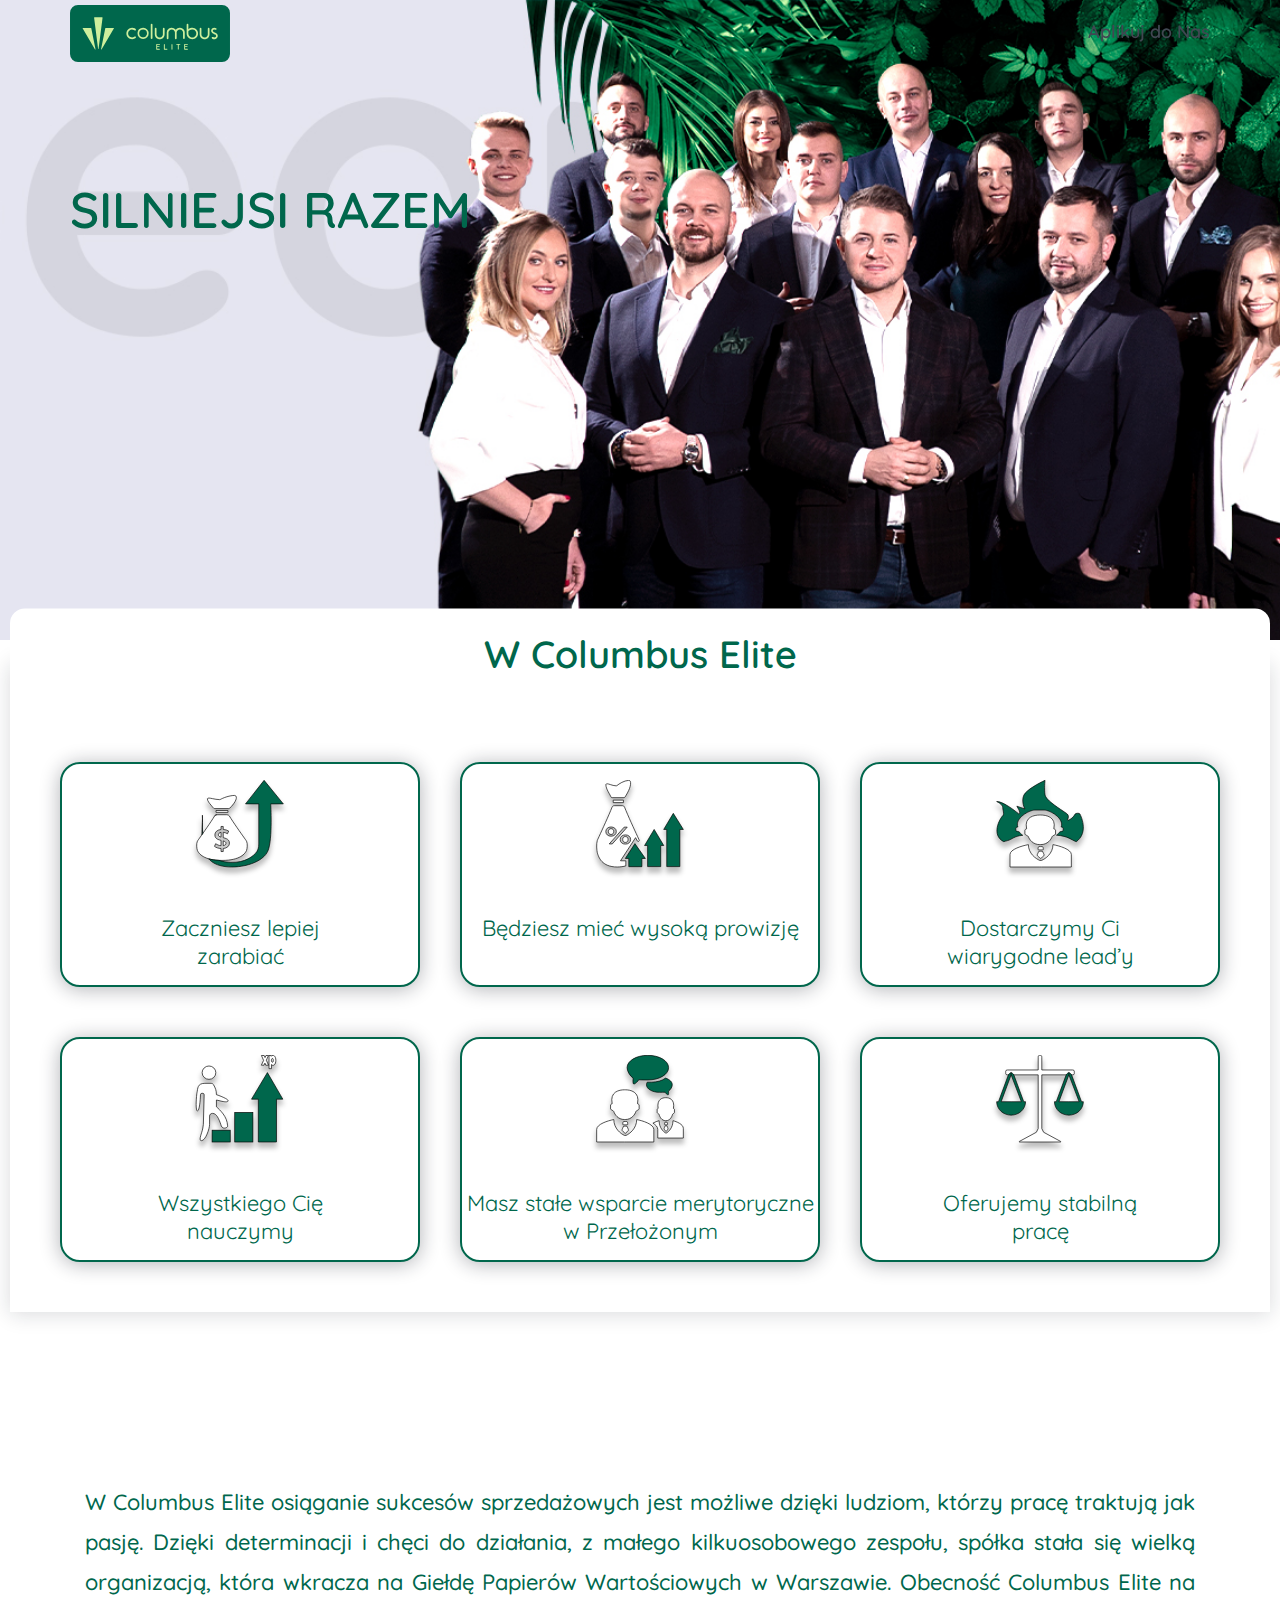
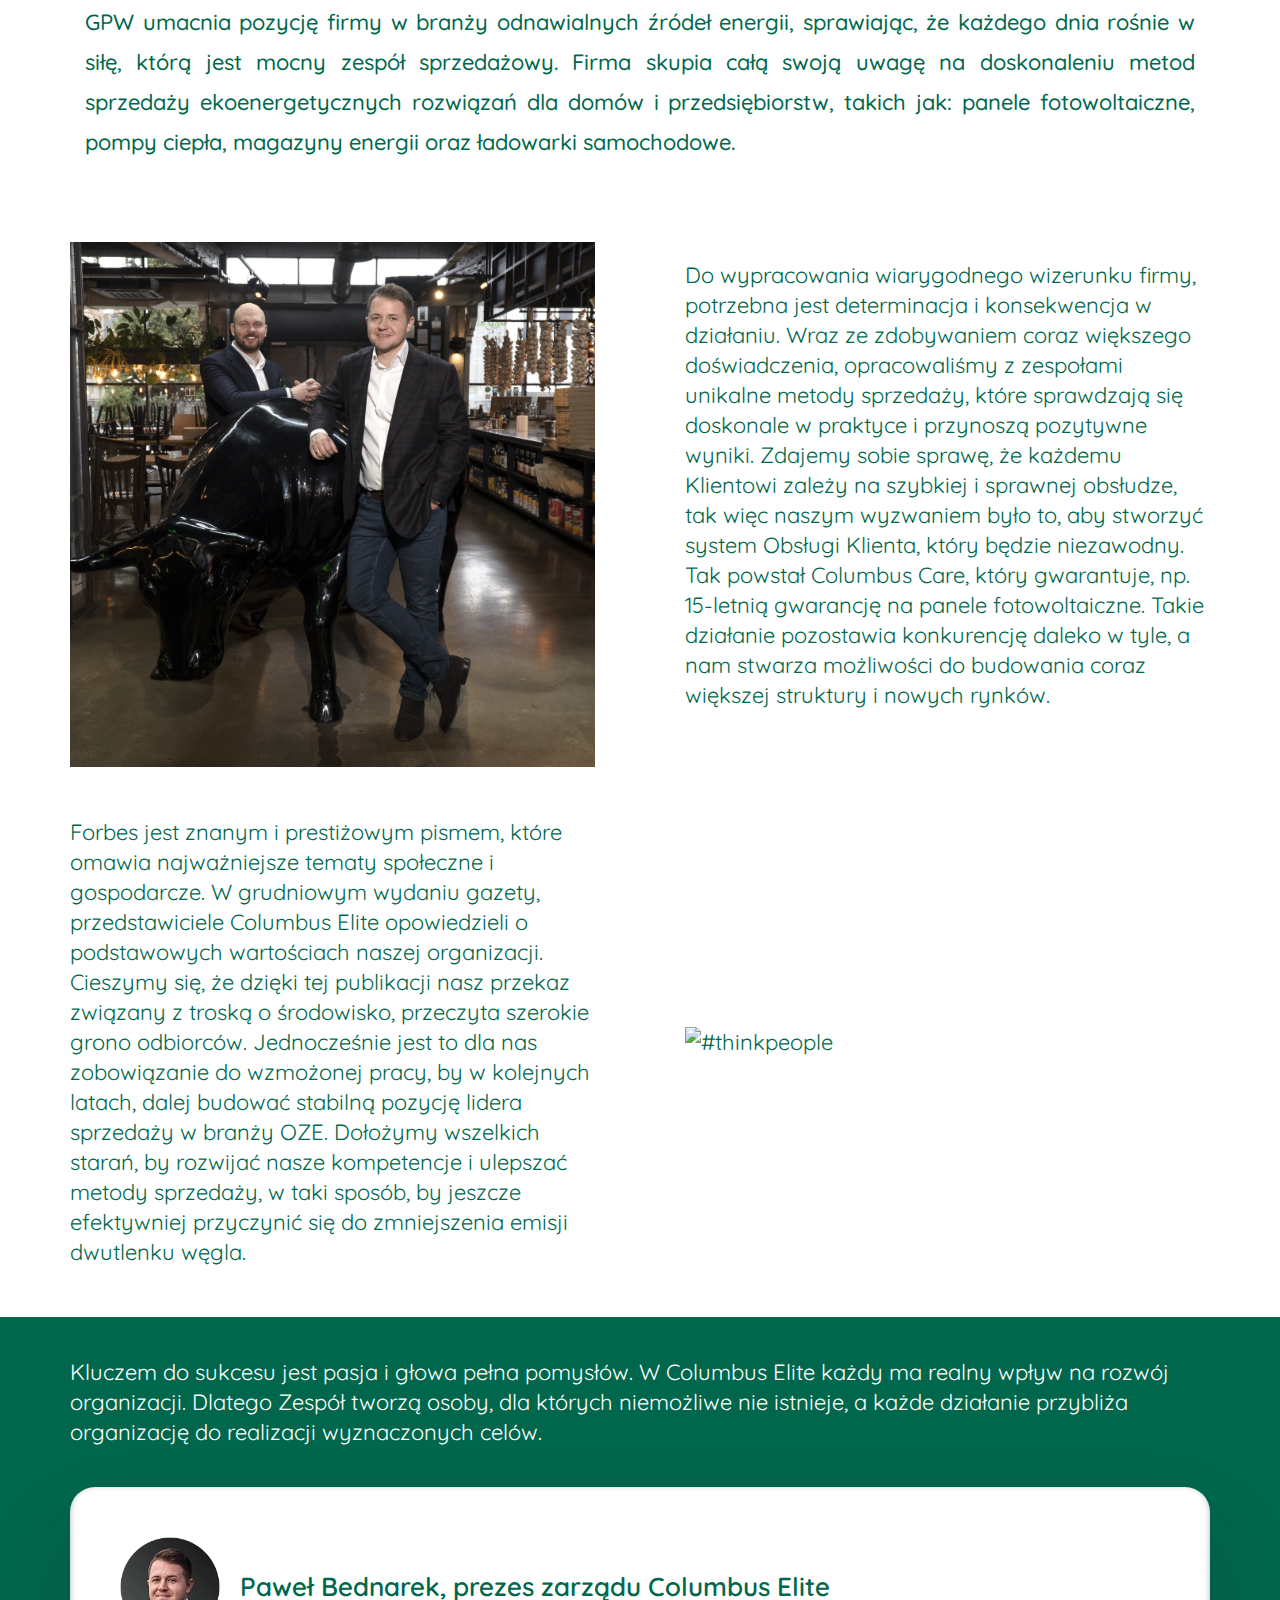
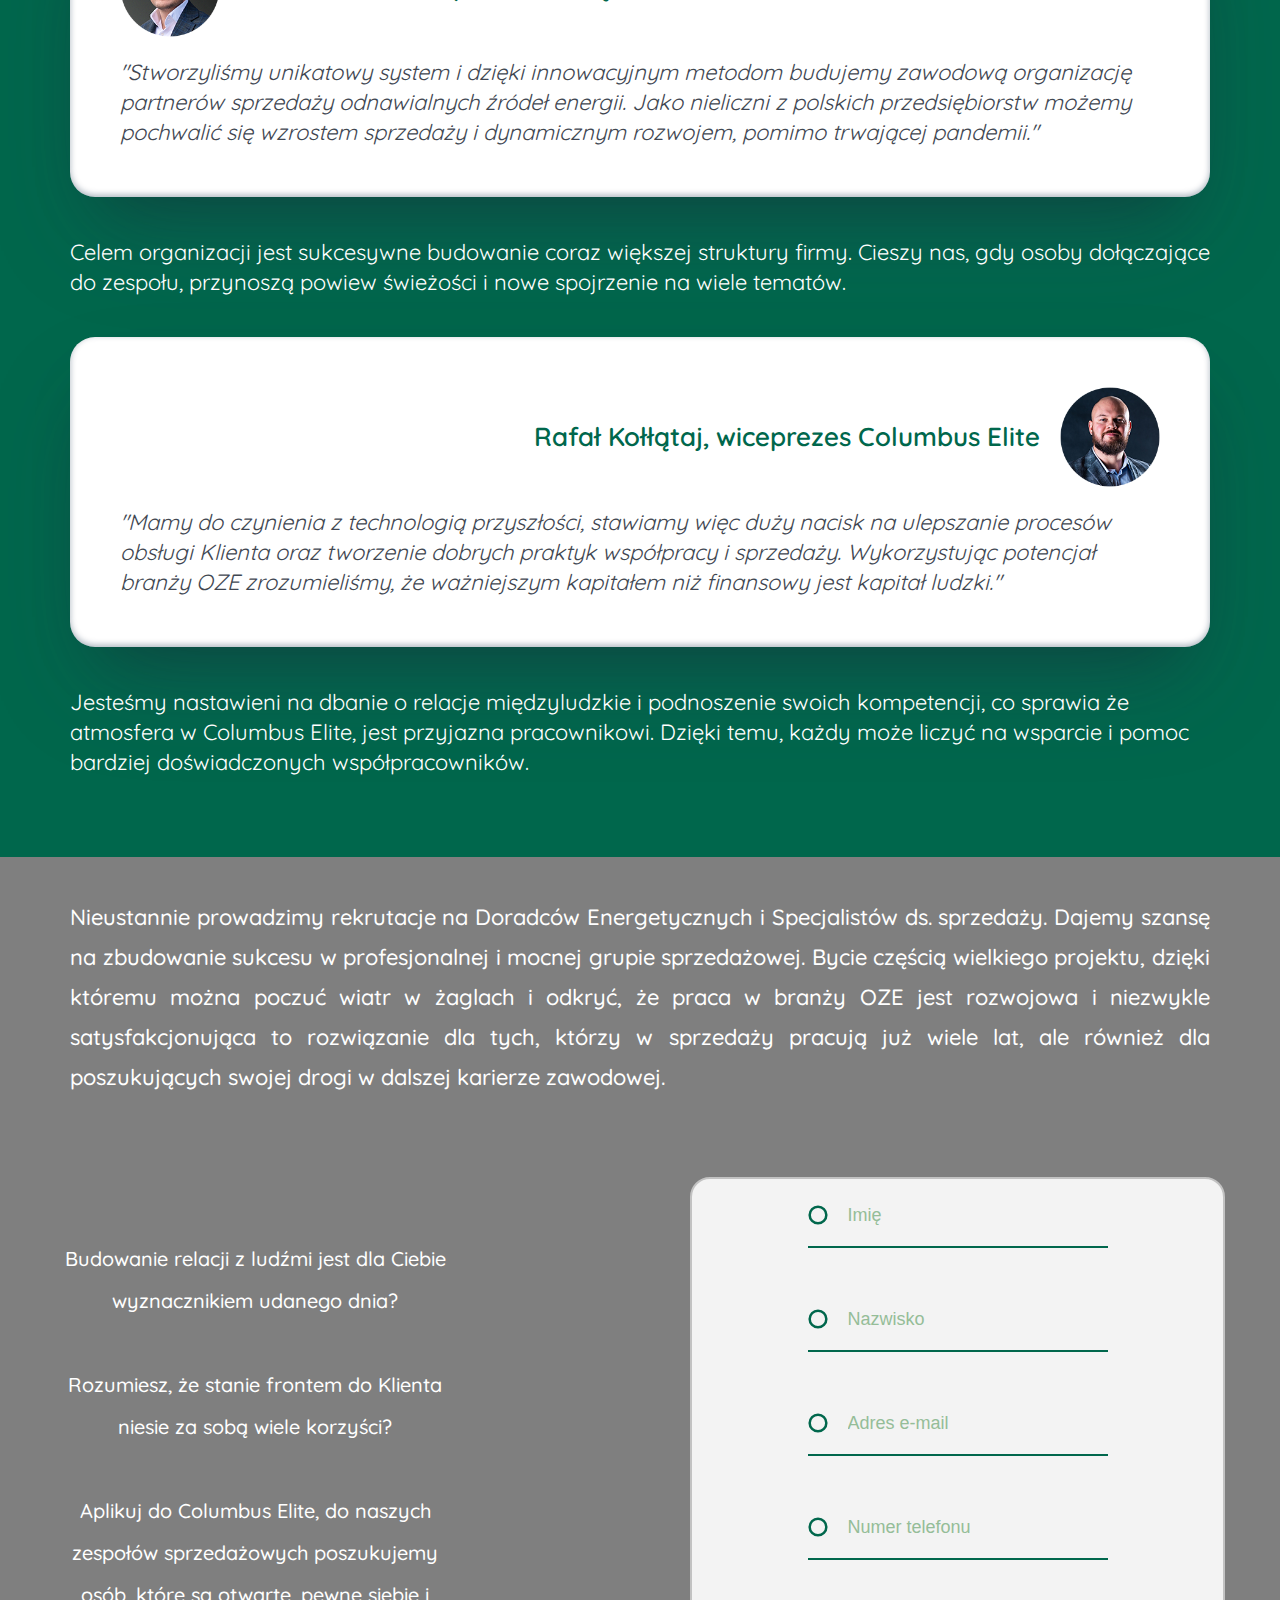
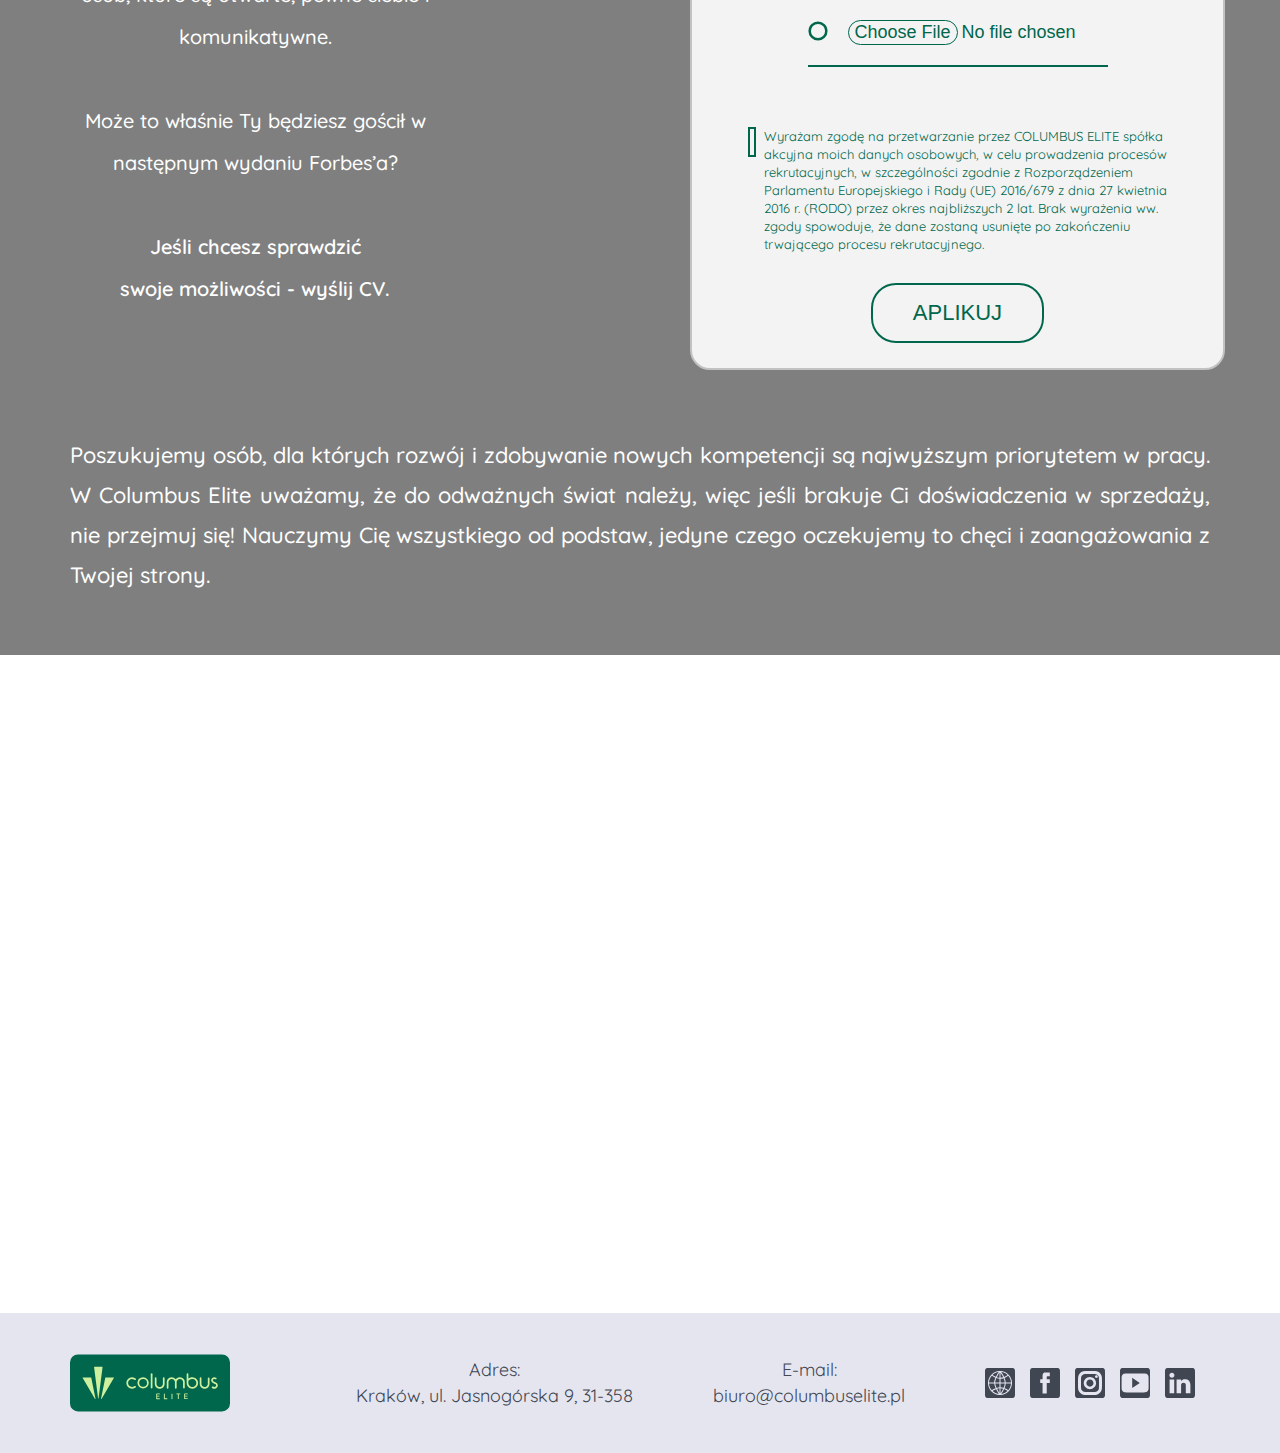
==== index.html @ 2c8f8888 "Update index.html" ====
<html lang="pl">
<head>
    <meta charset="UTF-8">
    <meta name="viewport" content="width=device-width, initial-scale=1.0">
    <link rel="stylesheet" href="./CSS/style.css">
    <title>Forbes</title>
</head>
<body>
    <header class="header">
        <div class="wrapper">
            <div class="header__wrapper">
                <a href="https://romanhredil.github.io/nieruchomosclp/" class="header__logo_link">
                    <img src="./SVG/Logo/logo_poziom.svg" alt="LP Prototype" class="header__logo-item">
                </a>
                <nav class="header__nav">
                    <ul class="header__blocks">
                        <li class="header__item">
                            <a href="#aplicatonForm" class="header__link js-scroll">Aplikuj do Nas</a>
                        </li>
                    </ul>
                    <div class="header__nav-close">
                        <span class="header__nav-close-line"></span>
                        <span class="header__nav-close-line"></span>
                    </div>
                </nav>
                <div class="header__burger burger">
                    <span class="burger__line burger__line_first"></span>
                    <span class="burger__line burger__line_second"></span>
                    <span class="burger__line burger__line_third"></span>
                </div>
            </div>
        </div>
    </header>
    <main class="main">
        <section class="intro">
            <div class="wrapper">   
                <div class="content">
                    <h1 class="intro__tittle">Silniejsi razem</h1>
                </div>         
            </div>
        </section>
        <section class="benefits">
            <div class="benefits__wrap">
                <h2 class="benefits__tittle">
                    W Columbus Elite 
                </h2>
                <div class="benefits__cards">
                    <div class="benefits__card">
                        <div class="benefits-card__img">
                            <img src="./SVG/Columbus_Icons/money_icon.svg" class="benefits-card-img-icon" alt="zaczniesz lepiej zarabiać">
                        </div>
                        <p class="benefits-desc">Zaczniesz lepiej<br>zarabiać</p>
                    </div>
                    <div class="benefits__card">
                        <div class="benefits-card__img">
                            <img src="./SVG/Columbus_Icons/percent_icon.svg" class="benefits-card-img-icon" alt="będziesz mieć wysoką prowizję">
                        </div>
                        <p class="benefits-desc">Będziesz mieć wysoką prowizję</p>
                    </div>
                    <div class="benefits__card">
                        <div class="benefits-card__img">
                            <img src="./SVG/Columbus_Icons/lead_icon.svg" class="benefits-card-img-icon" alt="dostarczymy ci wiarygodne lead’y">
                        </div>
                        <p class="benefits-desc">Dostarczymy Ci<br>wiarygodne lead’y</p>    
                    </div>
                    <div class="benefits__card">
                        <div class="benefits-card__img">
                            <img src="./SVG/Columbus_Icons/study_icon.svg" class="benefits-card-img-icon" alt="wszystkiego cię nauczymy">
                        </div>
                        <p class="benefits-desc">Wszystkiego Cię<br>nauczymy</p>
                    </div>
                    <div class="benefits__card">
                        <div class="benefits-card__img">
                            <img src="./SVG/Columbus_Icons/mentor_icon.svg" class="benefits-card-img-icon" alt="masz stałe wsparcie merytoryczne z przełożonym">
                        </div>
                        <p class="benefits-desc">Masz stałe wsparcie merytoryczne w Przełożonym</p>
                    </div>
                    <div class="benefits__card">
                        <div class="benefits-card__img">
                            <img src="./SVG/Columbus_Icons/stability_icon.svg" class="benefits-card-img-icon" alt="oferujemy stabilną pracę">
                        </div>
                        <p class="benefits-desc">Oferujemy stabilną<br>pracę</p>
                    </div>
                </div>
            </div>
        </section>
        <section class="info-hashtags" id="additionalInformation">
            <div class="wrapper">
                <div class="info-hashtags__wrap">
                    <h2 class="info-hashtags__tittle-txt">
                        W Columbus Elite osiąganie sukcesów sprzedażowych jest możliwe dzięki ludziom, którzy pracę traktują jak pasję. Dzięki determinacji i chęci do działania, z małego kilkuosobowego zespołu, spółka stała się wielką organizacją, która wkracza na Giełdę Papierów Wartościowych w Warszawie. Obecność Columbus Elite na GPW umacnia pozycję firmy w branży odnawialnych źródeł energii, sprawiając, że każdego dnia rośnie w siłę, którą jest mocny zespół sprzedażowy. Firma skupia całą swoją uwagę na doskonaleniu metod sprzedaży ekoenergetycznych rozwiązań dla domów i przedsiębiorstw, takich jak: panele fotowoltaiczne, pompy ciepła, magazyny energii oraz ładowarki samochodowe.</h2>
                    <div class="first-hashtag-info">
                        <div class="first-hashtag__img">
                            <img src="./JPEG/SKF02259.jpg" alt="#thinkpower">
                        </div>
                        <p class="hashtag-text-first">
                            Do wypracowania wiarygodnego wizerunku firmy, potrzebna jest determinacja i konsekwencja w działaniu. Wraz ze zdobywaniem coraz większego doświadczenia, opracowaliśmy z zespołami unikalne metody sprzedaży, które sprawdzają się doskonale w praktyce i przynoszą pozytywne wyniki. Zdajemy sobie sprawę, że każdemu Klientowi zależy na szybkiej i sprawnej obsłudze, tak więc naszym wyzwaniem było to, aby stworzyć system Obsługi Klienta, który będzie niezawodny. Tak powstał Columbus Care, który gwarantuje, np. 15-letnią gwarancję na panele fotowoltaiczne. Takie działanie pozostawia konkurencję daleko w tyle, a nam stwarza możliwości do budowania coraz większej struktury i nowych rynków.
                        </p>
                    </div>
                    <div class="second-hashtag-info">
                        <p class="hashtag-text-second">
                            Forbes jest znanym i prestiżowym pismem, które omawia najważniejsze tematy społeczne i gospodarcze. W grudniowym wydaniu gazety, przedstawiciele Columbus Elite opowiedzieli o podstawowych wartościach naszej organizacji. Cieszymy się, że dzięki tej publikacji nasz przekaz związany z troską o środowisko, przeczyta szerokie grono odbiorców. Jednocześnie jest to dla nas zobowiązanie do wzmożonej pracy, by w kolejnych latach, dalej budować stabilną pozycję lidera sprzedaży w branży OZE. Dołożymy wszelkich starań, by rozwijać nasze kompetencje i ulepszać metody sprzedaży, w taki sposób, by jeszcze efektywniej przyczynić się do zmniejszenia emisji dwutlenku węgla.
                        </p>
                        <div class="second-hashtag__img">
                            <img src="./JPEG/SKF02321.jpg" alt="#thinkpeople">
                        </div>
                    </div>

                </div>
            </div>
        </section>
        <section class="quotes-block" id="quotes-block">
            <div class="wrapper">
                <div class="quotes-block-head-tittle">
                    <h2 class="quotes-block-head-tittle__h2">
                        Kluczem do sukcesu jest pasja i głowa pełna pomysłów. W Columbus Elite każdy ma realny wpływ na rozwój organizacji. Dlatego Zespół tworzą osoby, dla których niemożliwe nie istnieje, a każde działanie przybliża organizację do realizacji wyznaczonych celów.
                    </h2>
                </div>
                <div class="first-quote-block">
                    <div class="first-block-quote-author-block">  
                        <p class="first-quote-block__photo">
                            <img src="./JPEG/pawel_bednarek_stopka.png" alt="pawel_bednarek_stopka" class="first-quote-block__img">
                        </p>
                        <p class="first-quote-author">
                            Paweł Bednarek, prezes zarządu Columbus Elite
                        </p>
                    </div> 
                    <p class="first-quote-text">
                        "Stworzyliśmy unikatowy system i dzięki innowacyjnym metodom budujemy zawodową organizację partnerów sprzedaży odnawialnych źródeł energii. Jako nieliczni z polskich przedsiębiorstw możemy pochwalić się wzrostem sprzedaży i dynamicznym rozwojem, pomimo trwającej pandemii."
                    </p>
                </div>
                <div class="quotes-block-head-tittle">
                    <h2 class="quotes-block-head-tittle__h2">
                        Celem organizacji jest sukcesywne budowanie coraz większej struktury firmy. Cieszy nas, gdy osoby dołączające do zespołu, przynoszą powiew świeżości i nowe spojrzenie na wiele tematów.
                    </h2>
                </div>
                <div class="second-quote-block">
                    <div class="second-block-quote-author-block">  
                            
                        <p class="second-quote-author">
                            Rafał Kołłątaj, wiceprezes Columbus Elite
                        </p>
                        <p class="second-quote-block__photo">
                            <img src="./JPEG/rafal_kollataj_stopka.png" alt="rafal_kollataj_stopka" class="second-quote-block__img">
                        </p>
                    </div>
                    <p class="second-quote-text">
                        "Mamy do czynienia z technologią przyszłości, stawiamy więc duży nacisk na ulepszanie procesów obsługi Klienta oraz tworzenie dobrych praktyk współpracy i sprzedaży. Wykorzystując potencjał branży OZE zrozumieliśmy, że ważniejszym kapitałem niż finansowy jest kapitał ludzki."
                    </p>
                </div>
                <div class="quotes-block-head-tittle">
                    <h2 class="quotes-block-head-tittle__h2">
                        Jesteśmy nastawieni na dbanie o relacje międzyludzkie i podnoszenie swoich kompetencji, co sprawia że atmosfera w Columbus Elite, jest przyjazna pracownikowi. Dzięki temu, każdy może liczyć na wsparcie i pomoc bardziej doświadczonych współpracowników.
                    </h2>
                </div>
            </div>
        </section>
        <form class="aplikation-form" name="ColumbusEliteCV" action="mail.php" method="POST" id="aplicatonForm">
            <div class="fieldset__wrap">
                <h2 class="info-hashtags__h2">
                    Nieustannie prowadzimy rekrutacje na Doradców Energetycznych i Specjalistów ds. sprzedaży. Dajemy szansę na zbudowanie sukcesu w profesjonalnej i mocnej grupie sprzedażowej. Bycie częścią wielkiego projektu, dzięki któremu można poczuć wiatr w żaglach i odkryć, że praca w branży OZE jest rozwojowa i niezwykle satysfakcjonująca to rozwiązanie dla tych, którzy w sprzedaży pracują już wiele lat, ale również dla poszukujących swojej drogi w dalszej karierze zawodowej.</h2>    
                <fieldset class="aplikation-form__wrap">
                    <div class="aplikation-form-tittle__wrap">
                    <h2 class="aplikation-form__tittle">Budowanie relacji z ludźmi jest dla Ciebie wyznacznikiem udanego dnia?<br><br>Rozumiesz, że stanie frontem do Klienta niesie za sobą wiele korzyści?<br><br> Aplikuj do Columbus Elite, do naszych zespołów sprzedażowych poszukujemy osób, które są otwarte, pewne siebie i komunikatywne.<br><br>Może to właśnie Ty będziesz gościł w następnym wydaniu Forbes’a?<br><br>
                        <strong style="font-weight: 700;">Jeśli chcesz sprawdzić <br> swoje możliwości - wyślij CV.</strong>
                        </h2>
                    </div>
                    <div class="aplikation-form__info">
                        <div class="aplikation-form-field__wrap">
                            <span class="aplikation-form__field">
                                <input type="text" name="your-name" class="aplikation-form__input" aria-invalid="false" placeholder="Imię" required>
                            </span>
                            </div>
                        <div class="aplikation-form-field__wrap">
                            <span class="aplikation-form__field">
                                <input  type="text" name="your-name" class="aplikation-form__input" aria-invalid="false" placeholder="Nazwisko" required>
                            </span>
                            </div>
                        <div class="aplikation-form-field__wrap">
                            <span class="aplikation-form__field">
                                <input type="email" name="your-email" class="aplikation-form__input" aria-invalid="false" placeholder="Adres e-mail" required>
                            </span>
                            </div>
                        <div class="aplikation-form-field__wrap">
                            <span class="aplikation-form__field">
                                <input type="tel" name="your-tel" class="aplikation-form__input" aria-invalid="false" placeholder="Numer telefonu" required>
                            </span>
                        </div>
                        <div class="aplikation-form-field__wrap">
                            <span class="aplikation-form__field">
                                <input type="file" name="file-915" size="70" class="aplikation-form__input" id="file-input" accept=".txt,.pdf,.doc,.docx,.jpeg"  aria-invalid="false" required>
                            </span>
                        </div>
                        <div class="aplikation-form-field__wrap">
                                <label class="aplikation-form-field-checkbox__label">
                                    <input type="checkbox" id="privacy_policy__acceptance" name="acceptance" class="aplikation-form-input__checkbox" required> 
                                    <span class="aplikation-form-field-checkbox__custom" aria-required="true" required></span>
                                    <span class="aplikation-form-field-checkbox__text">
                                        <p class="aplikation-form-field-checkbox-text__p">Wyrażam zgodę na przetwarzanie przez COLUMBUS ELITE spółka akcyjna moich danych osobowych, w celu prowadzenia procesów rekrutacyjnych, w szczególności zgodnie z Rozporządzeniem Parlamentu Europejskiego i Rady (UE) 2016/679 z dnia 27 kwietnia 2016 r. (RODO) przez okres najbliższych 2 lat. Brak wyrażenia ww. zgody spowoduje, że dane zostaną usunięte po zakończeniu trwającego procesu rekrutacyjnego.</p>
                                    </span>                                
                                </label>
                            </span>
                        </div>
                        <div class="aplikation-form-field__wrap">
                            <span class="aplikation-form-field-acceptance__btn">
                                <input type="submit" class="aplikation-form__btn" id="send-aplikation-confirmation" value="Aplikuj">
                            </span>
                        </div>
                    </div>
                </fieldset>
                <h2 class="info-hashtags__h2">
                    Poszukujemy osób, dla których rozwój i zdobywanie nowych kompetencji są najwyższym priorytetem w pracy. W Columbus Elite uważamy, że do odważnych świat należy, więc jeśli brakuje Ci doświadczenia w sprzedaży, nie przejmuj się! Nauczymy Cię wszystkiego od podstaw, jedyne czego oczekujemy to chęci i zaangażowania z Twojej strony.</h2>    

            </div>
        </form>
        <div class="video">
            <div class="video__wrapper">
                <div class="video__item">
                <iframe class="video-celite" src="https://www.youtube.com/embed/W40X8TZ4ltE" frameborder="0" allow="accelerometer; autoplay; clipboard-write; encrypted-media; gyroscope; picture-in-picture" allowfullscreen></iframe>            
                </div>
            </div>
        </div>
    </main>
    <footer class="footer">
        <div class="wrapper">
            <div class="footer__items">
                <div class="footer__logo">
                    <img src="./SVG/Logo/logo_poziom.svg" alt="LP Prototype" class="footer-logo__pic">
                </div>
                <nav class="footer__nav">
                    <ul class="footer-nav__info">
                        <li class="footer-nav-info-column">
                            <a href="#!" class="footer-nav-info-column__link">Adres:<br>Kraków, ul. Jasnogórska 9, 31-358</a>
                        </li>
                        <li class="footer-nav-info-column">
                            <a href="#!" class="footer-nav-info-column__link">E-mail:<br>biuro@columbuselite.pl</a>
                        </li>
                        <span class="footer-nav-info-smlinks">
                            <li class="footer-nav-info-column footer-nav-info-column__smlinks">
                                <a href="http://columbuselite.pl" class="footer-nav-info-column-smlinks__links" target="blank">
                                    <img src="./SVG/Social_Media_Icons/wesite_icon.svg" alt="webpage" class="footer-nav-info-column-smlinks__icons">
                                </a>
                            </li>
                            <li class="footer-nav-info-column footer-nav-info-column__smlinks">
                                <a href="https://www.facebook.com/columbuselite/" class="footer-nav-info-column-smlinks__icons" target="blank">
                                    <img src="./SVG/Social_Media_Icons/facebook_icon.svg" alt="facebook" class="footer-nav-info-column-smlinks__icons">
                                </a>
                            </li>
                            <li class="footer-nav-info-column footer-nav-info-column__smlinks">
                                <a href="https://www.instagram.com/wearecolumbuselite/" class="footer-nav-info-column-smlinks__icons" target="blank">
                                    <img src="./SVG/Social_Media_Icons/instagram_icon.svg" alt="instagram" class="footer-nav-info-column-smlinks__icons">
                                </a>
                            </li>
                            <li class="footer-nav-info-column footer-nav-info-column__smlinks">
                                <a href="https://www.youtube.com/channel/UClJgiUV46c4zUke-hz8xjow" class="footer-nav-info-column-smlinks__icons" target="blank">
                                    <img src="./SVG/Social_Media_Icons/youtube_icon.svg" alt="youtube" class="footer-nav-info-column-smlinks__icons">
                                </a>
                            </li>
                            <li class="footer-nav-info-column footer-nav-info-column__smlinks">
                                <a href="https://www.linkedin.com/company/columbus-elite-sa/" class="footer-nav-info-column-smlinks__icons" target="blank">
                                    <img src="./SVG/Social_Media_Icons/linkedin_icon.svg" alt="linkedin" class="footer-nav-info-column-smlinks__icons">
                                </a>
                            </li>
                        </span>
                    </ul>
                </nav>
            </div>
        </div>
    </footer>
    <script src="./JS/header.min.js"></script>
    <script src="https://code.jquery.com/jquery-3.5.1.min.js" integrity="sha256-9/aliU8dGd2tb6OSsuzixeV4y/faTqgFtohetphbbj0=" crossorigin="anonymous"></script>
</body>
</html>
---- CSS/style.css ----
/* http://meyerweb.com/eric/tools/css/reset/
   v2.0-modified | 20110126
   License: none (public domain)
*/

html, body, div, span, applet, object, iframe,
h1, h2, h3, h4, h5, h6, p, blockquote, pre,
a, abbr, acronym, address, big, cite, code,
del, dfn, em, img, ins, kbd, q, s, samp,
small, strike, strong, sub, sup, tt, var,
b, u, i, center,
dl, dt, dd, ol, ul, li,
fieldset, form, label, legend,
table, caption, tbody, tfoot, thead, tr, th, td,
article, aside, canvas, details, embed,
figure, figcaption, footer, header, hgroup,
menu, nav, output, ruby, section, summary,
time, mark, audio, video {
  margin: 0;
	padding: 0;
	border: 0;
	font-size: 100%;
	font: inherit;
	vertical-align: baseline;
}

/* make sure to set some focus styles for accessibility */
:focus {
    outline: 0;
}

/* HTML5 display-role reset for older browsers */
article, aside, details, figcaption, figure,
footer, header, hgroup, menu, nav, section {
	display: block;
}

body {
	line-height: 1;
}

ol, ul {
	list-style: none;
}

blockquote, q {
	quotes: none;
}

blockquote:before, blockquote:after,
q:before, q:after {
	content: '';
	content: none;
}

table {
	border-collapse: collapse;
	border-spacing: 0;
}

input[type=search]::-webkit-search-cancel-button,
input[type=search]::-webkit-search-decoration,
input[type=search]::-webkit-search-results-button,
input[type=search]::-webkit-search-results-decoration {
    -webkit-appearance: none;
    -moz-appearance: none;
}

input[type=search] {
    -webkit-appearance: none;
    -moz-appearance: none;
    -webkit-box-sizing: content-box;
    -moz-box-sizing: content-box;
    box-sizing: content-box;
}

textarea {
    overflow: auto;
    vertical-align: top;
    resize: vertical;
}

/**
 * Correct `inline-block` display not defined in IE 6/7/8/9 and Firefox 3.
 */

audio,
canvas,
video {
    display: inline-block;
    *display: inline;
    *zoom: 1;
    max-width: 100%;
}

/**
 * Prevent modern browsers from displaying `audio` without controls.
 * Remove excess height in iOS 5 devices.
 */

audio:not([controls]) {
    display: none;
    height: 0;
}

/**
 * Address styling not present in IE 7/8/9, Firefox 3, and Safari 4.
 * Known issue: no IE 6 support.
 */

[hidden] {
    display: none;
}

/**
 * 1. Correct text resizing oddly in IE 6/7 when body `font-size` is set using
 *    `em` units.
 * 2. Prevent iOS text size adjust after orientation change, without disabling
 *    user zoom.
 */

html {
    font-size: 100%; /* 1 */
    -webkit-text-size-adjust: 100%; /* 2 */
    -ms-text-size-adjust: 100%; /* 2 */
}

/**
 * Address `outline` inconsistency between Chrome and other browsers.
 */

a:focus {
    outline: thin dotted;
}

/**
 * Improve readability when focused and also mouse hovered in all browsers.
 */

a:active,
a:hover {
    outline: 0;
}

/**
 * 1. Remove border when inside `a` element in IE 6/7/8/9 and Firefox 3.
 * 2. Improve image quality when scaled in IE 7.
 */

img {
    border: 0; /* 1 */
    -ms-interpolation-mode: bicubic; /* 2 */
}

/**
 * Address margin not present in IE 6/7/8/9, Safari 5, and Opera 11.
 */

figure {
    margin: 0;
}

/**
 * Correct margin displayed oddly in IE 6/7.
 */

form {
    margin: 0;
}

/**
 * Define consistent border, margin, and padding.
 */

fieldset {
    border: 1px solid #c0c0c0;
    margin: 0 2px;
    padding: 0.35em 0.625em 0.75em;
}

/**
 * 1. Correct color not being inherited in IE 6/7/8/9.
 * 2. Correct text not wrapping in Firefox 3.
 * 3. Correct alignment displayed oddly in IE 6/7.
 */

legend {
    border: 0; /* 1 */
    padding: 0;
    white-space: normal; /* 2 */
    *margin-left: -7px; /* 3 */
}

/**
 * 1. Correct font size not being inherited in all browsers.
 * 2. Address margins set differently in IE 6/7, Firefox 3+, Safari 5,
 *    and Chrome.
 * 3. Improve appearance and consistency in all browsers.
 */

button,
input,
select,
textarea {
    font-size: 100%; /* 1 */
    margin: 0; /* 2 */
    vertical-align: baseline; /* 3 */
    *vertical-align: middle; /* 3 */
}

/**
 * Address Firefox 3+ setting `line-height` on `input` using `!important` in
 * the UA stylesheet.
 */

button,
input {
    line-height: normal;
}

/**
 * Address inconsistent `text-transform` inheritance for `button` and `select`.
 * All other form control elements do not inherit `text-transform` values.
 * Correct `button` style inheritance in Chrome, Safari 5+, and IE 6+.
 * Correct `select` style inheritance in Firefox 4+ and Opera.
 */

button,
select {
    text-transform: none;
}

/**
 * 1. Avoid the WebKit bug in Android 4.0.* where (2) destroys native `audio`
 *    and `video` controls.
 * 2. Correct inability to style clickable `input` types in iOS.
 * 3. Improve usability and consistency of cursor style between image-type
 *    `input` and others.
 * 4. Remove inner spacing in IE 7 without affecting normal text inputs.
 *    Known issue: inner spacing remains in IE 6.
 */

button,
html input[type="button"], /* 1 */
input[type="reset"],
input[type="submit"] {
    -webkit-appearance: button; /* 2 */
    cursor: pointer; /* 3 */
    *overflow: visible;  /* 4 */
}

/**
 * Re-set default cursor for disabled elements.
 */

button[disabled],
html input[disabled] {
    cursor: default;
}

/**
 * 1. Address box sizing set to content-box in IE 8/9.
 * 2. Remove excess padding in IE 8/9.
 * 3. Remove excess padding in IE 7.
 *    Known issue: excess padding remains in IE 6.
 */

input[type="checkbox"],
input[type="radio"] {
    box-sizing: border-box; /* 1 */
    padding: 0; /* 2 */
    *height: 13px; /* 3 */
    *width: 13px; /* 3 */
}

/**
 * 1. Address `appearance` set to `searchfield` in Safari 5 and Chrome.
 * 2. Address `box-sizing` set to `border-box` in Safari 5 and Chrome
 *    (include `-moz` to future-proof).
 */

input[type="search"] {
    -webkit-appearance: textfield; /* 1 */
    -moz-box-sizing: content-box;
    -webkit-box-sizing: content-box; /* 2 */
    box-sizing: content-box;
}

/**
 * Remove inner padding and search cancel button in Safari 5 and Chrome
 * on OS X.
 */

input[type="search"]::-webkit-search-cancel-button,
input[type="search"]::-webkit-search-decoration {
    -webkit-appearance: none;
}

/**
 * Remove inner padding and border in Firefox 3+.
 */

button::-moz-focus-inner,
input::-moz-focus-inner {
    border: 0;
    padding: 0;
}

/**
 * 1. Remove default vertical scrollbar in IE 6/7/8/9.
 * 2. Improve readability and alignment in all browsers.
 */

textarea {
    overflow: auto; /* 1 */
    vertical-align: top; /* 2 */
}

/**
 * Remove most spacing between table cells.
 */

table {
    border-collapse: collapse;
    border-spacing: 0;
}

html,
button,
input,
select,
textarea {
    color: #222;
}


::-moz-selection {
    background: #b3d4fc;
    text-shadow: none;
}

::selection {
    background: #b3d4fc;
    text-shadow: none;
}

img {
    vertical-align: middle;
}

fieldset {
    border: 0;
    margin: 0;
    padding: 0;
}

textarea {
    resize: vertical;
}

.chromeframe {
    margin: 0.2em 0;
    background: #ccc;
    color: #000;
    padding: 0.2em 0;
}
/* quicksand-300 - latin-ext_latin */
@font-face {
    font-family: 'Quicksand';
    font-style: normal;
    font-weight: 300;
    src: local(''),
         url('../Fonts/quicksand-v21-latin-ext_latin-300.woff2') format('woff2'), /* Chrome 26+, Opera 23+, Firefox 39+ */
         url('../Fonts/quicksand-v21-latin-ext_latin-300.woff') format('woff'); /* Chrome 6+, Firefox 3.6+, IE 9+, Safari 5.1+ */
  }
  /* quicksand-regular - latin-ext_latin */
  @font-face {
    font-family: 'Quicksand';
    font-style: normal;
    font-weight: 400;
    src: local(''),
         url('../Fonts/quicksand-v21-latin-ext_latin-regular.woff2') format('woff2'), /* Chrome 26+, Opera 23+, Firefox 39+ */
         url('../Fonts/quicksand-v21-latin-ext_latin-regular.woff') format('woff'); /* Chrome 6+, Firefox 3.6+, IE 9+, Safari 5.1+ */
  }
  /* quicksand-600 - latin-ext_latin */
  @font-face {
    font-family: 'Quicksand';
    font-style: normal;
    font-weight: 600;
    src: local(''),
         url('../Fonts/quicksand-v21-latin-ext_latin-600.woff2') format('woff2'), /* Chrome 26+, Opera 23+, Firefox 39+ */
         url('../Fonts/quicksand-v21-latin-ext_latin-600.woff') format('woff'); /* Chrome 6+, Firefox 3.6+, IE 9+, Safari 5.1+ */
  }
  /* quicksand-500 - latin-ext_latin */
  @font-face {
    font-family: 'Quicksand';
    font-style: normal;
    font-weight: 500;
    src: local(''),
         url('../Fonts/quicksand-v21-latin-ext_latin-500.woff2') format('woff2'), /* Chrome 26+, Opera 23+, Firefox 39+ */
         url('../Fonts/quicksand-v21-latin-ext_latin-500.woff') format('woff'); /* Chrome 6+, Firefox 3.6+, IE 9+, Safari 5.1+ */
  }
  /* quicksand-700 - latin-ext_latin */
  @font-face {
    font-family: 'Quicksand';
    font-style: normal;
    font-weight: 700;
    src: local(''),
         url('../Fonts/quicksand-v21-latin-ext_latin-600.woff2') format('woff2'), /* Chrome 26+, Opera 23+, Firefox 39+ */
         url('../Fonts/quicksand-v21-latin-ext_latin-700.woff') format('woff'); /* Chrome 6+, Firefox 3.6+, IE 9+, Safari 5.1+ */
  }
html{
    -webkit-box-sizing: border-box;
            box-sizing: border-box;
}
*, *::before, *::after{
    -webkit-box-sizing: inherit;
            box-sizing: inherit;
}
body{
    font-family: 'Quicksand';
    font-style: normal;
    font-size: 18px;
    line-height: 26px;
    font-weight: normal;
    color: #1A1A1A;
}
img{
    max-width: 100%;
    height: auto;
}
.header{
    top: 0;
    left: 0;
    width: 100%;
    -webkit-transition: .2s linear;
    -o-transition: .2s linear;
    transition: .2s linear;
    position: fixed;
    z-index: 99;
}
.header_active{
    background-color:white;
}
.wrapper{
    max-width: 1170px;
    margin: 0 auto;
    padding: 0 15px;
}
.header__wrapper{
    display: -webkit-box;
    display: -ms-flexbox;
    display: flex;
    -ms-flex-wrap: wrap;
        flex-wrap: wrap;
    -webkit-box-align: baseline;
        -ms-flex-align: baseline;
            align-items: baseline;
    -webkit-box-pack: justify;
        -ms-flex-pack: justify;
            justify-content: space-between;
}
.header__logo-item{
    margin: 5px 0;
    width: 160px  
}
.header__blocks{
    display: -webkit-box;
    display: -ms-flexbox;
    display: flex;
    -ms-flex-wrap: wrap;
        flex-wrap: wrap;
}
.header__item{
    margin-right: 80px;
}
.header__item:last-child{
    margin-right: 0;
}
.header__link{
    font-size: 18px;
    font-weight: 600;
    line-height: auto;  
    text-decoration: none;
    color: #414752;
}
.header__link:hover, .header__link:focus, .header__link:active{
    opacity: .75;
    color: #00674c;
}
.header__burger{
    display: none;
    margin-right: 15px;
    width: 40px;
    height: 30px;
    position: relative;
}
.burger__line{
    display: block;
    width: 100%;
    height: 4px;
    background-color: #414752;
    position: absolute;
    left: 0;
}
.burger__line_first{
    top: 0;
}
.burger__line_second{
    top: 50%;
    -webkit-transform: translateY(-50%);
        -ms-transform: translateY(-50%);
            transform: translateY(-50%);
}
.burger__line_third{
    bottom: 0;
}
/* Header Styles End */
/* Intro Styles Start */
.intro{
    max-height: 100vh;
    max-width: 100vw;
    background: url(../JPEG/forbs_main_banner.jpg) no-repeat;
    background-size: cover;
    background-position: center;
}
.intro__tittle{
    width: 670px;
    font-weight: bold;
    font-size: 50px;
    line-height: 60px;
    padding-top: 180px;
    padding-bottom: 400px;
    text-transform: uppercase;
    color: #00674c;
    margin-bottom: 22px;
}

.intro-information__text{
    font-size: 20px;
    font-weight: 500;
    line-height: 28px;
    text-align: justify;
    margin-top: 140px;
    padding-bottom: 30px;
    color: white;  
    background-color: rgba(0, 103, 76, 0.35);
}
/* Intro Styles End */
/* Benefits Styles Start */
.benefits{
    margin-bottom: 130px;
}
.benefits__wrap{
    max-width: 1260px; 
    -webkit-box-shadow: 0px 2px 20px rgba(21, 24, 36, 0.15993); 
            box-shadow: 0px 2px 20px rgba(21, 24, 36, 0.15993);
    margin: 0 auto;
    background-color: white;
    position: relative;
}
.benefits__tittle{
    width: 100%;
    text-align: center;
    font-size: 38px;
    line-height: 42px;
    font-weight: 700;
    color: #00674c;
    padding-top: 25px;
    position: absolute; 
    top: 0;
    left: 0;    
    -webkit-transform: translateY(-80%);
        -ms-transform: translateY(-80%);
            transform: translateY(-80%);
    background-color: #ffffff;
    border-radius: 15px 15px 0 0;
}
.benefits__cards{
    display: -ms-grid;
    display: grid;
    -ms-grid-columns: 1fr 40px 1fr 40px 1fr;
    grid-template-columns: repeat(3, 1fr);
    grid-column-gap: 40px;
    padding: 100px 50px 0 50px;
    background-color: #ffffff;
    border-radius: 0 0 15px 15px;
    
}
.benefits__card{
    -ms-grid-column-span: 1;
    grid-column: span 1;
    margin-bottom: 50px;
    border: solid 2px #00674c;
    border-radius: 20px;
    background-color:#ffffff;
    -webkit-box-shadow: 0px 2px 20px rgba(21, 24, 36, 0.329);
            box-shadow: 0px 2px 20px rgba(21, 24, 36, 0.329);
}
.benefits-card__img{
    margin-bottom: 35px;
    text-align: center;
    padding-top: 15px;
}
.benefits-desc{
    font-weight: 400;
    font-size: 22px;
    line-height: 28px;
    color: #00674C;
    text-align: center;
    padding-bottom: 15px;
}
.benefits-card-img-icon{
    width: 100px;
    height: 100px;
}
/* Benefits Styles End */
/* Info# Styles Start */
.first-hashtag__img{
    padding-top: 40px;
}
.info-hashtags__h2{
    width: 100%;
    font-size: 22px;
    line-height: 40px;
    font-weight: 500;
    color: white;
    text-align: justify;
    padding-bottom: 20px;
    padding-top: 40px;
    padding-left: 15px;
    padding-right: 15px;
}
.info-hashtags__tittle-txt{
    width: 100%;
    font-size: 22px;
    line-height: 40px;
    font-weight: 500;
    color: #00674c;
    text-align: justify;
    padding-bottom: 40px;
    padding-top: 40px;
    padding-left: 15px;
    padding-right: 15px;
}
.first-hashtag-info{
    display: -ms-grid;
    display: grid;
    -ms-grid-columns: 1fr 90px 1fr;
    grid-template-columns: repeat(2, 1fr) ;
    grid-column-gap: 90px;
    font-size: 22px;
    font-weight: 400;
    line-height: 30px;
    color: #00674C;
    -webkit-box-align: center;
        -ms-flex-align: center;
            align-items: center;    
    padding-bottom: 50px;
}
.second-hashtag-info{
    display: -ms-grid;
    display: grid;
    -ms-grid-columns: 1fr 90px 1fr;
    grid-template-columns: repeat(2, 1fr) ;
    grid-column-gap: 90px;
    font-size: 22px;
    font-weight: 400;
    line-height: 30px;
    color: #00674C;
    -webkit-box-align: center;
        -ms-flex-align: center;
            align-items: center;    
    padding-bottom: 50px;
}
/* Info# Styles End */
/* Quotes Styles Start */
.quotes-block{
    background-color: #00674C;
    padding-bottom: 40px;
}
.quotes-block-head-tittle{
    padding:40px 0;
}
.quotes-block-head-tittle__h2{
    font-size: 22px;
    font-weight: 400;
    line-height: 30px;
    color: white;
}
.first-quote-block{
    display: block;
    background-color: #ffffff;
    padding:50px;
    border-radius: 25px;
    box-shadow: rgba(50, 50, 93, 0.25) 0px 50px 100px -20px, rgba(0, 0, 0, 0.3) 0px 30px 60px -30px, rgba(10, 37, 64, 0.35) 0px -2px 6px 0px inset;
}
.second-quote-block{
    display: block;
    background-color: #ffffff;
    padding:50px;
    border-radius: 25px;
    box-shadow: rgba(50, 50, 93, 0.25) 0px 50px 100px -20px, rgba(0, 0, 0, 0.3) 0px 30px 60px -30px, rgba(10, 37, 64, 0.35) 0px -2px 6px 0px inset;
}
.first-block-quote-author-block{
    display: flex;
    flex-wrap: wrap;
    align-items: center;
}
.first-quote-block__img{
    width: 100px;
    height: 100px;
}
.first-quote-author{
    padding-left: 20px;
    font-size: 26px;
    font-weight: 600;
    line-height: 30px;
    color: #00674c;
}
.first-quote-text{
    padding-top: 20px;
    font-size: 22px;
    font-weight: 400;
    font-style: italic;
    line-height: 30px;
    color: #414752;
}
.second-block-quote-author-block{
    display: flex;
    flex-wrap: wrap;
    align-items: center;
    justify-content: flex-end;
}
.second-quote-block__img{
    width: 100px;
    height: 100px;
}
.second-quote-author{
    padding-right: 20px;
    font-size: 26px;
    font-weight: 600;
    line-height: 30px;
    color: #00674c;
}
.second-quote-text{
    padding-top: 20px;
    font-size: 22px;
    font-weight: 400;
    font-style: italic;
    line-height: 30px;
    color: #414752;
}
/* Quotes Styles End */
/* Regulamin Styles Start*/
.fieldset__wrap{
    max-width: 1170px;
    margin: 0 auto;
}
.aplikation-form{ 
    background: url(../JPEG/form_field_bck_exmpl1.jpg) no-repeat fixed center top;
    background-size: cover;
    background-color: rgba(0, 0, 0, 0.5);
    padding-bottom: 40px;
}
.aplikation-form__tittle{
    font-size: 20px;
    line-height: 42px;
    font-weight: 500;
    color: #fff;
    text-align: center;
    margin: auto 0;
}
.aplikation-form-tittle__wrap{
    width: 400px;
    display: -webkit-box;
    display: flex;
    display: -ms-flexbox;
} 
.aplikation-form__wrap{
    display: -ms-grid;
    display: grid;
    -ms-grid-columns: 1fr 100px 1fr;
    grid-template-columns: repeat(2, 1fr) ;
    grid-column-gap: 100px;
    margin: 0 auto;
    padding-top: 60px;
    padding-bottom: 25px;
    background: rgba(0, 0, 0, 0.5) no-repeat cover;
}
.aplikation-form__info{
    padding-top: 25px;
    border: solid 2px rgb(194, 194, 194);
    border-radius: 20px;
    background-color: rgba(255, 255, 255, 0.911);
    text-align: -webkit-center;
}
.aplikation-form-field__wrap{
    max-width: 450px;
    text-align: center;
}
.aplikation-form__input{
    background: transparent url(../SVG/circle_icon.svg) no-repeat left 1px;
    background-size: 20px;
    border: 0;
    border-bottom: solid 2px #00674C;
    margin-bottom: 60px;
    width: 300px;
    padding-left: 40px;
    padding-bottom: 20px;
    font-weight: 400;
    font-size: 18px;
    color: #00674C;
}
.aplikation-form__input::-webkit-input-placeholder{
    font-weight: 400;
    font-size: 18px;
    color: #95bd98;
}
.aplikation-form__input::-moz-placeholder{
    font-weight: 400;
    font-size: 18px;
    color: #95bd98;
}
.aplikation-form__input:-ms-input-placeholder{
    font-weight: 400;
    font-size: 18px;
    color: #95bd98;
}
.aplikation-form__input::-ms-input-placeholder{
    font-weight: 400;
    font-size: 18px;
    color: #95bd98;
}
.aplikation-form__input::placeholder{
    font-weight: 400;
    font-size: 18px;
    color: #95bd98;
}
#file-input{
    color: #00674C;
}
input[type="file"]::-webkit-file-upload-button{
    color: #00674C;
    background: transparent;
    border:solid 1px;
    border-color:#00674C;
    border-radius:20px;
}
input[type="file"]::-webkit-file-upload-button:hover, input[type="file"]::-webkit-file-upload-button:focus{
    background-color: #79BC99;
    -webkit-transition: .2s ease-in-out;
    transition: .2s ease-in-out;
}
input[type="file"]::-webkit-file-upload-button:active{
    background: #CEEF9D;
}
.aplikation-form-field-checkbox__label{
    display: -webkit-inline-box;
    display: -ms-inline-flexbox;
    display: inline-flex;
    margin: 0 auto;
    padding: 0 15px 30px 15px;
}
.aplikation-form-input__checkbox{
    display: none;
}
.aplikation-form-field-checkbox__custom{
    display: inline-table;
    height: 30px;
    width: 30px;
    border: solid 2px #00674C;
    margin-right: 8px;
    position: relative;
}
.aplikation-form-field-checkbox__custom::before{
    content: "";
    position: absolute;
    top: 50%;
    left: 50%;
    -webkit-transform: translate(-50%, -50%);
        -ms-transform: translate(-50%, -50%);
            transform: translate(-50%, -50%);
    display: block;
    width: 20px;
    height: 20px;
    background: transparent url(../SVG/Logo/sygnet_ziel_ciemne.svg) no-repeat;
    opacity: 0;
    -webkit-transition: .2s linear ease-in;
    -o-transition: .2s linear ease-in;
    transition: .2s linear ease-in;    
}
.aplikation-form-input__checkbox:checked + .aplikation-form-field-checkbox__custom::before{
    opacity: 1;
}
.aplikation-form-field-checkbox-text__p{
    font-size: 13px;
    font-weight: 400;
    line-height: 18px;
    text-align: left;
    color: #00674C;
}
.aplikation-form__btn{
    margin-bottom: 25px;
    padding: 15px 40px;
    text-transform: uppercase;
    font-size: 22px;
    font-weight: 500;
    border:solid 2px #00674C;
    background: transparent;
    color: #00674C;
    border-radius: 25px;
}
.aplikation-form__btn:hover, .aplikation-form__btn:focus {
    background-color: #79BC99;
    -webkit-transition: .2s ease-in-out;
    -o-transition: .2s ease-in-out;
    transition: .2s ease-in-out;
}
.aplikation-form__btn:active{
    background: #CEEF9D;
}
/* Regulamin Styles End */
/* Video Styles Start */
.video{
    width: 100%;
}
.video__wrapper{
max-width: 1170px;
margin: 0 auto;
position: relative;
}
.video__item{
    padding-top: 56.25%;
    padding-bottom: 0;
}
.video-celite{
    position: absolute;
    top: 0; 
    left: 0;
    width: 100%;
    height: 100%;
}
/* Video Styles End */
/* Footer Styles Start */
.footer{
    background-color: #E5E5F0;
    padding-top: 35px;
    padding-bottom: 35px;
}
.footer-logo__pic{
    height: 60px;
    width: 160px;
    margin: 5px 0;
}
.footer__items{
    display: flex;
    flex-wrap: wrap;
    justify-content: space-between;
    align-items: center;
}
.footer-nav__info{
    display: -webkit-box;
    display: -ms-flexbox;
    display: flex;
    -ms-flex-wrap: wrap;
        flex-wrap: wrap;
}
.footer-nav-info-column{
    text-align: center;
}
.footer-nav-info-column__link{
    font-size: 18px;
    line-height: 24px;
    text-decoration: none;
    color: #414752;
}
.footer-nav-info-column{
    margin-right: 80px;
}
.footer-nav-info-column-smlinks__icons{
    -webkit-box-align: baseline;
        -ms-flex-align: baseline;
            align-items: baseline;
    width: 30px;
    height: auto;
}
.footer-nav-info-column__smlinks{
    margin-right: 15px;
    margin-top: auto;
    margin-bottom: auto;
}
.footer-nav-info-smlinks{
    display: -webkit-box;
    display: -ms-flexbox;
    display: flex;
    -ms-flex-wrap: wrap;
        flex-wrap: wrap;
}
/* adaptive settings start */
@media screen and (max-width: 1024px){
    .header__link{
        font-size: 22px;
    }
    .header__item{
        margin-right: 40px;
    }
    .header__item:last-child{
        margin-right: 0;
    }
    .intro__tittle{
        padding-left: 15px;
        padding-right: 15px;
        max-width: 670px;
    }
    .header__logo-item{
        margin: 15px 0;
        width: 160px;  
    }
    .intro__subtittle{
        font-size: 28px;
        line-height: 36px;
        padding: 0 15px;
    }
    .intro-information__text{
        font-size: 24px;
        line-height: 32px;
        padding: 0 15px;
    }
    .benefits{
        margin-bottom: 0;
    }
    .benefits__cards{
        border-radius: 15px 15px 0 0;
    }
    .benefits__tittle{
        padding: 50px 50px 25px 25px;
    }
    .aplikation-form__wrap{
        display: -ms-grid;
        display: grid;
        -ms-grid-columns: 1fr 50px 1fr;
        grid-template-columns: repeat(2, 1fr) ;
        grid-column-gap: 50px;
        margin: 0 auto;
        padding-top: 60px;
        padding-bottom: 25px;
        background: rgba(0, 0, 0, 0.5) no-repeat cover;
    }
    .first-hashtag-info{
        padding-left: 15px;
        padding-right: 15px;
        display: -ms-grid;
        display: grid;
        -ms-grid-column-span: 2;
        grid-column: span 2;
        grid-column-gap: 60px;
        font-weight: 500;
        line-height: 32px;
        -webkit-box-align: center;
            -ms-flex-align: center;
                align-items: center;
        text-align: center;    
        padding-bottom: 50px;
    }
    .first-hashtag__img{
        width: 100%;
    }
    .second-hashtag-info{
        padding-left: 15px; 
        padding-right: 15px;
        display: -ms-grid;
        display: grid;
        -ms-grid-columns: 1fr;
        grid-template-columns: repeat(1, 1fr) ;
        grid-column-gap: 60px;
        font-size: 24px;
        font-weight: 500;
        line-height: 32px;
        -webkit-box-align: center;
            -ms-flex-align: center;
                align-items: center;
        text-align: center;    
        padding-bottom: 50px;
    }
    .first-hashtag__img, .hashtag-text-first{
        -ms-grid-column-span: 2;
        grid-column: span 2;
    }
    .hashtag-text-first{
        margin-top: 15px;
    }
    .second-hashtag__img, .hashtag-text-second{
        -ms-grid-column-span: 2;
        grid-column: span 2;
    }
    .second-hashtag__img{
        -ms-grid-row: -1;
            grid-row-start: -1;
    }
    .hashtag-text-second{
        margin-top: 15px;
    }
}
@media screen and (max-width: 817px) {
    .header__burger{
        display: block;
        -ms-flex-item-align: center;
            -ms-grid-row-align: center;
            align-self: center;
    }
    .header__nav{
        width: 100%;
        height: 100%;
        position: fixed;
        top: 0;
        left: 0;
        background-color: rgba(0, 0, 0, 0.95);
        z-index: 10;
        padding: 75px;
        -webkit-transform: translateX(100%);
            -ms-transform: translateX(100%);
                transform: translateX(100%);
        -webkit-transition: .2s all linear;
        -o-transition: .2s all linear;
        transition: .2s all linear;
    }
    .header__nav_active{
        -webkit-transform: translateX(0);
            -ms-transform: translateX(0);
                transform: translateX(0);
    }
    .header__item{
        width: 100%;
        margin-right: 0;
        margin-bottom: 35px;
        border-bottom: solid 2px #fff;
    }
    .header__item:last-child{
        margin-bottom: 0;
    }
    .header__link{
        font-size: 30px;
        line-height: 55px;
    }
    .header__nav-close{
        width: 40px;
        height: 40px;
        position: absolute;
        top: 20px;
        right: 20px;
        z-index: 11;
    }
    .header__nav-close-line{
        display: block;
        height: 4px;
        width: 100%;
        background-color: #fff;
        position: absolute;
        top: 50%;
    }
    .header__nav-close-line:first-child{
        -webkit-transform: translateY(-50%) rotate(45deg);
            -ms-transform: translateY(-50%) rotate(45deg);
                transform: translateY(-50%) rotate(45deg);
    }
    .header__nav-close-line:last-child{
        -webkit-transform: translateY(-50%) rotate(-45deg);
            -ms-transform: translateY(-50%) rotate(-45deg);
                transform: translateY(-50%) rotate(-45deg);
    }
    .burger::marker{
        color: transparent;
    }
    .benefits__cards{
        border-radius: 15px 15px 0 0;
    }
    .aplikation-form__tittle , .aplikation-form__info{
        -ms-grid-column-span: 2;
        grid-column: span 2;
    }
    .aplikation-form__tittle{
        padding-bottom: 50px;
    }
    .aplikation-form__info{
        padding-top: 25px;
        margin: 0 auto;
        max-width: 400px;
        -ms-grid-row-align: center;
        -ms-grid-column-align: center;
        place-self: center;
    }
    .aplikation-form-tittle__wrap{
        margin: 0 auto;
        width: 100vw;
    }
    .aplikation-form__wrap{
        text-align: center;
        min-width: auto;
    }
    .aplikation-form__input::-webkit-input-placeholder{
        font-size: 23px;
    }
    .aplikation-form__input::-moz-placeholder{
        font-size: 23px;
    }
    .aplikation-form__input:-ms-input-placeholder{
        font-size: 23px;
    }
    .aplikation-form__input::-ms-input-placeholder{
        font-size: 23px;
    }
    .aplikation-form__input::placeholder{
        font-size: 23px;
    }
    .intro-information__text{
        text-align: center;
    }
    .intro__tittle{
        width: auto;
        text-align: center;
    }
    .intro__subtittle{
        text-align: center;
    }
    .benefits-desc{
        font-size: 20px;
    }
    .first-hashtag__img, .hashtag-text-first{
        -ms-grid-column-span: 2;
        grid-column: span 2;
    }
    .info-hashtags__h2{
        text-align: center;
    }
    .hashtag-text-first{
        margin-top: 15px;
    }
    .second-hashtag__img, .hashtag-text-second{
        -ms-grid-column-span: 2;
        grid-column: span 2;
    }
    .second-hashtag__img{
        -ms-grid-row: -1;
            grid-row-start: -1;
    }
    .hashtag-text-second{
        margin-top: 15px;
    }
    .quotes-block-head-tittle__h2{
        text-align: center;
    }
    .first-block-quote-author-block{
        place-content: center;
        text-align: center;
    }
    .second-block-quote-author-block{
        display: grid;
        place-content: center;
        text-align: center;
    }
    .first-quote-block__photo{
        padding-bottom: 15px;
    }
    .second-quote-block__photo{
    grid-row-start: -1;
    padding-bottom: 15px;
    }
    .footer-nav-info-column{
        padding-top: 20px;
        padding-bottom: 20px;
        margin: 0 auto;
    }
    .footer__items {
        display: -webkit-box;
        display: -ms-flexbox;
        display: flex;
        -ms-flex-wrap: wrap;
            flex-wrap: wrap;
        -webkit-box-pack: center;
            -ms-flex-pack: center;
                justify-content: center;
        -webkit-box-align: center;
            -ms-flex-align: center;
                align-items: center;
        max-width: 375px;
        margin: 0 auto;
    }
    .footer{
        padding-top: 50px;
        padding-bottom: 50px;
    }
    .footer-nav-info-column__smlinks{
        margin-right: 15px;
    }
    .footer-nav-info-column__smlinks:last-child{
        margin-right: 0;
    }
    .footer-nav-info-smlinks{
        display: -webkit-box;
        display: -ms-flexbox;
        display: flex;
        -ms-flex-wrap: wrap;
            flex-wrap: wrap;
        -webkit-box-pack: center;
            -ms-flex-pack: center;
                justify-content: center;
        -webkit-box-align: center;
            -ms-flex-align: center;
                align-items: center;
        max-width: 375px;
        margin: 0 auto;
    }
}
@media screen and (max-width: 580px){
    .intro{
        min-height: 100vh;
        max-width: 100vw;
        background: url(../JPEG/Banner_bck_580px.jpg) no-repeat;
        background-size: cover;
        background-position: center;
    }
    .benefits__cards{
        display: -ms-grid;
        display: grid;
        -ms-grid-columns: 1fr 30px 1fr;
        grid-template-columns: repeat(2, 1fr);
        grid-column-gap: 30px;
        padding: 30px 20px 0 20px;
        border-radius: 0;
    }
    .benefits__card{
        -ms-grid-column-span: 1;
        grid-column: span 1;
        margin-bottom: 50px;
    }
    .benefits__wrap{
        max-width: auto; 
        -webkit-box-shadow: 0px 2px 20px rgba(21, 24, 36, 0.15993); 
                box-shadow: 0px 2px 20px rgba(21, 24, 36, 0.15993);
        margin: 0 auto;
        position: relative;
    }
    .benefits__tittle{
        width: 100%;
        font-size: 22px;
        line-height: 40px;
        font-weight: 600;
        color: #00674c;
        padding: 50px 50px 25px 25px;
        position: absolute; 
        top: 0;
        left: 0;    
        -webkit-transform: translateY(-100%);
            -ms-transform: translateY(-100%);
                transform: translateY(-100%);
    }
    .intro__tittle{
        width: auto;
        font-weight: bold;
        font-size: 35px;
        line-height: 48px;
        text-transform: uppercase;
        color: white;
        margin-bottom: 28px;
    }
    .intro__subtittle{
        font-size: 22px;
        line-height: 34px;
    }
    .intro-information__text{
        font-size: 18px;
        line-height: 26px;
    }
    .benefits-desc{
        font-size: 19px;
        line-height: 34px;
    }
    .first-quote-text{
        padding-top: 20px;
        font-size: 22px;
        font-weight: 400;
        font-style: italic;
        line-height: 30px;
        color: #414752;
        text-align: center;
    }
    .second-quote-text{
        padding-top: 20px;
        font-size: 22px;
        font-weight: 400;
        font-style: italic;
        line-height: 30px;
        color: #414752;
        text-align: center;
    }
    .info-hashtags__tittle-txt{
        width: 100%;
        font-size: 22px;
        line-height: 40px;
        font-weight: 500;
        color: #00674c;
        text-align: center;
        padding-bottom: 40px;
        padding-top: 40px;
        padding-left: 15px;
        padding-right: 15px;
    }
    .aplikation-form__tittle{
        margin-left: 15px;
        margin-right: 15px;
        padding-bottom: 20px;
        font-size: 19px;
        line-height: 28px;
        font-weight: 600;
    }
    .aplikation-form__wrap{
        grid-column-gap: 0;
    }
    .aplikation-form__tittle , .aplikation-form__info{
        -ms-grid-column-span: 2;
        grid-column: span 2;
    }
    .aplikation-form__info{ 
        margin: 0;
        padding-top: 25px;
        width: 360px;
        -ms-grid-row-align: center;
        -ms-grid-column-align: center;
        place-self: center;
    }
    .aplikation-form__input::-webkit-input-placeholder{
        font-size: 18px;
        line-height: 34px;
        font-weight: 500;
    }
    .aplikation-form__input::-moz-placeholder{
        font-size: 18px;
        line-height: 34px;
        font-weight: 500;
    }
    .aplikation-form__input:-ms-input-placeholder{
        font-size: 18px;
        line-height: 34px;
        font-weight: 500;
    }
    .aplikation-form__input::-ms-input-placeholder{
        font-size: 18px;
        line-height: 34px;
        font-weight: 500;
    }
    .aplikation-form__input::placeholder{
        font-size: 18px;
        line-height: 34px;
        font-weight: 500;
    }
    .aplikation-form-field-checkbox__text{
        font-size: 16px;
        line-height: 26px;
        font-weight: 400;
    }
    .info-hashtags__h2{
        font-size: 19px;
        line-height: 26px;
        font-weight: 600;
    }
    .hashtag-text-first{
        padding-top: 20px;
        font-size: 22px;
        line-height: 40px;
        font-weight: 500;
    }
    .hashtag-text-second{
        padding-bottom: 20px;
        font-size: 22px;
        line-height: 40px;
        font-weight: 500;
    }
    .footer-nav-info-column__link{
        font-size: 18px;
        line-height: 26px;
        font-weight: 400;
    }
    .footer-nav-info-column{
        margin-right: 0;
    }
    .footer-nav-info-column{
        padding-top: 20px;
        padding-bottom: 20px;
        margin: 0 auto;
    }
    .footer__items {
        display: -webkit-box;
        display: -ms-flexbox;
        display: flex;
        -ms-flex-wrap: wrap;
            flex-wrap: wrap;
        -webkit-box-pack: center;
            -ms-flex-pack: center;
                justify-content: center;
        -webkit-box-align: center;
            -ms-flex-align: center;
                align-items: center;
        max-width: 375px;
        margin: 0 auto;
    }
    .footer{
        padding-top: 50px;
        padding: 50px;
    }
    .footer-nav-info-column__smlinks{
        margin-right: 15px;
    }
    .footer-nav-info-column__smlinks:last-child{
        margin-right: 0;
    }
    .footer-nav-info-smlinks{
        display: -webkit-box;
        display: -ms-flexbox;
        display: flex;
        -ms-flex-wrap: wrap;
            flex-wrap: wrap;
        -webkit-box-pack: center;
            -ms-flex-pack: center;
                justify-content: center;
        -webkit-box-align: center;
            -ms-flex-align: center;
                align-items: center;
        max-width: 375px;
        margin: 0 auto;
    }
}
@media screen and (max-width: 440px){
    .intro{
        min-height: 100vh;
        max-width: 100vw;
        background: url(../JPEG/Banner_bck_375px.jpg) no-repeat;
        background-size: cover;
        background-position: center;
        padding-top: 165px;
        padding-bottom: 200px;
    }
    .benefits__cards{
        border-radius: 0;
    }
}
@media screen and (max-width: 375px){
    .header__burger{
        display: block;
        -ms-flex-item-align: center;
            -ms-grid-row-align: center;
            align-self: center;
    }
    .header__nav{
        width: 100%;
        height: 100%;
        position: fixed;
        top: 0;
        left: 0;
        background-color: rgba(0, 0, 0, 0.95);
        z-index: 10;
        padding: 75px;
        -webkit-transform: translateX(100%);
            -ms-transform: translateX(100%);
                transform: translateX(100%);
        -webkit-transition: .2s all linear;
        -o-transition: .2s all linear;
        transition: .2s all linear;
    }
    .header__nav_active{
        -webkit-transform: translateX(0);
            -ms-transform: translateX(0);
                transform: translateX(0);
    }
    .header__item{
        width: 100%;
        margin-right: 0;
        margin-bottom: 30px;
    }
    .header__item:last-child{
        margin-bottom: 0;
    }
    .header__link{
        font-size: 20px;
        line-height: 40px;
    }
    .header__nav-close{
        width: 30px;
        height: 30px;
        position: absolute;
        top: 40px;
        right: 40px;
        z-index: 11;
    }
    .header__nav-close-line{
        display: block;
        height: 4px;
        width: 100%;
        background-color: #fff;
        position: absolute;
        top: 50%;
    }
    .header__nav-close-line:first-child{
        -webkit-transform: translateY(-50%) rotate(45deg);
            -ms-transform: translateY(-50%) rotate(45deg);
                transform: translateY(-50%) rotate(45deg);
    }
    .header__nav-close-line:last-child{
        -webkit-transform: translateY(-50%) rotate(-45deg);
            -ms-transform: translateY(-50%) rotate(-45deg);
                transform: translateY(-50%) rotate(-45deg);
    }
    .burger::marker{
        color: transparent;
    }  
    .intro__tittle{
        width: auto;
        font-weight: bold;
        font-size: 30px;
        line-height: 44px;
        text-transform: uppercase;
        color: white;
        margin-bottom: 28px;
    }
    .intro__subtittle{
        font-size: 18px;
        line-height: 30px;
    }
    .intro-information__text{
        font-size: 14px;
        line-height: 24px;
    }
    .benefits__tittle{
        font-size: 22px;
        -webkit-box-pack: center;
            -ms-flex-pack: center;
                justify-content: center;
        font-weight: 600;
    }
    .benefits-desc{
        font-size: 14px;
        line-height: 24px;
        font-weight: 400;
    }
    .benefits__cards{
        border-radius: 0;
    }
    .aplikation-form__tittle{
        font-size: 20px;
        line-height: 30px;
        font-weight: 700;
    }
    .aplikation-form__wrap{
        grid-column-gap: 0;
    }
    .aplikation-form__info{
        margin: 0 auto;
        padding-top: 25px;
        width: 320px;
        -ms-grid-row-align: center;
        -ms-grid-column-align: center;
        place-self: center;
    }
    .aplikation-form__input::-webkit-input-placeholder{
        font-size: 16px;
        line-height: 24px;
        font-weight: 400;
    }
    .aplikation-form__input::-moz-placeholder{
        font-size: 16px;
        line-height: 24px;
        font-weight: 400;
    }
    .aplikation-form__input:-ms-input-placeholder{
        font-size: 16px;
        line-height: 24px;
        font-weight: 400;
    }
    .aplikation-form__input::-ms-input-placeholder{
        font-size: 16px;
        line-height: 24px;
        font-weight: 400;
    }
    .aplikation-form__input::placeholder{
        font-size: 16px;
        line-height: 24px;
        font-weight: 400;
    }
    .aplikation-form-field-checkbox__text{
        font-size: 14px;
        line-height: 24px;
        font-weight: 400;
    }
    #file-input{
        color: #00674C;
        font-size: 16px;
    }
    input[type="file"]::-webkit-file-upload-button{
        color: #00674C;
        background: transparent;
        border:solid 1px;
        border-color:#00674C;
        border-radius:20px;
        font-size: 16px;
    }
    .info-hashtags__h2{
        font-size: 20px;
        line-height: 30px;
        font-weight: 500;
    }
    .info-hashtags__tittle-txt {
        width: 100%;
        font-size: 20px;
        line-height: 30px;
        font-weight: 500;
        color: #00674c;
        text-align: center;
        padding-bottom: 40px;
        padding-top: 40px;
        padding-left: 15px;
        padding-right: 15px;
    }
    .hashtag-text-first{
        padding-top: 20px;
        font-size: 20px;
        line-height: 30px;
        font-weight: 500;
    }
    .hashtag-text-second{
        padding-bottom: 20px;
        font-size: 20px;
        line-height: 30px;
        font-weight: 500;
    }
    .footer-nav-info-column__link{
        font-size: 18px;
        line-height: 26px;
        font-weight: 400;
    }
    .footer-nav-info-column__smlinks{
        margin-right: 5px;
    }
    .footer-nav-info-column__smlinks:last-child{
        margin-right: 0;
    }
    .footer-nav-info-smlinks{
        display: -webkit-box;
        display: -ms-flexbox;
        display: flex;
        -ms-flex-wrap: wrap;
            flex-wrap: wrap;
        -webkit-box-pack: center;
            -ms-flex-pack: center;
                justify-content: center;
        -webkit-box-align: center;
            -ms-flex-align: center;
                align-items: center;
        max-width: 375px;
        margin: 0 auto;
    }
}
/* adaptive settings end */
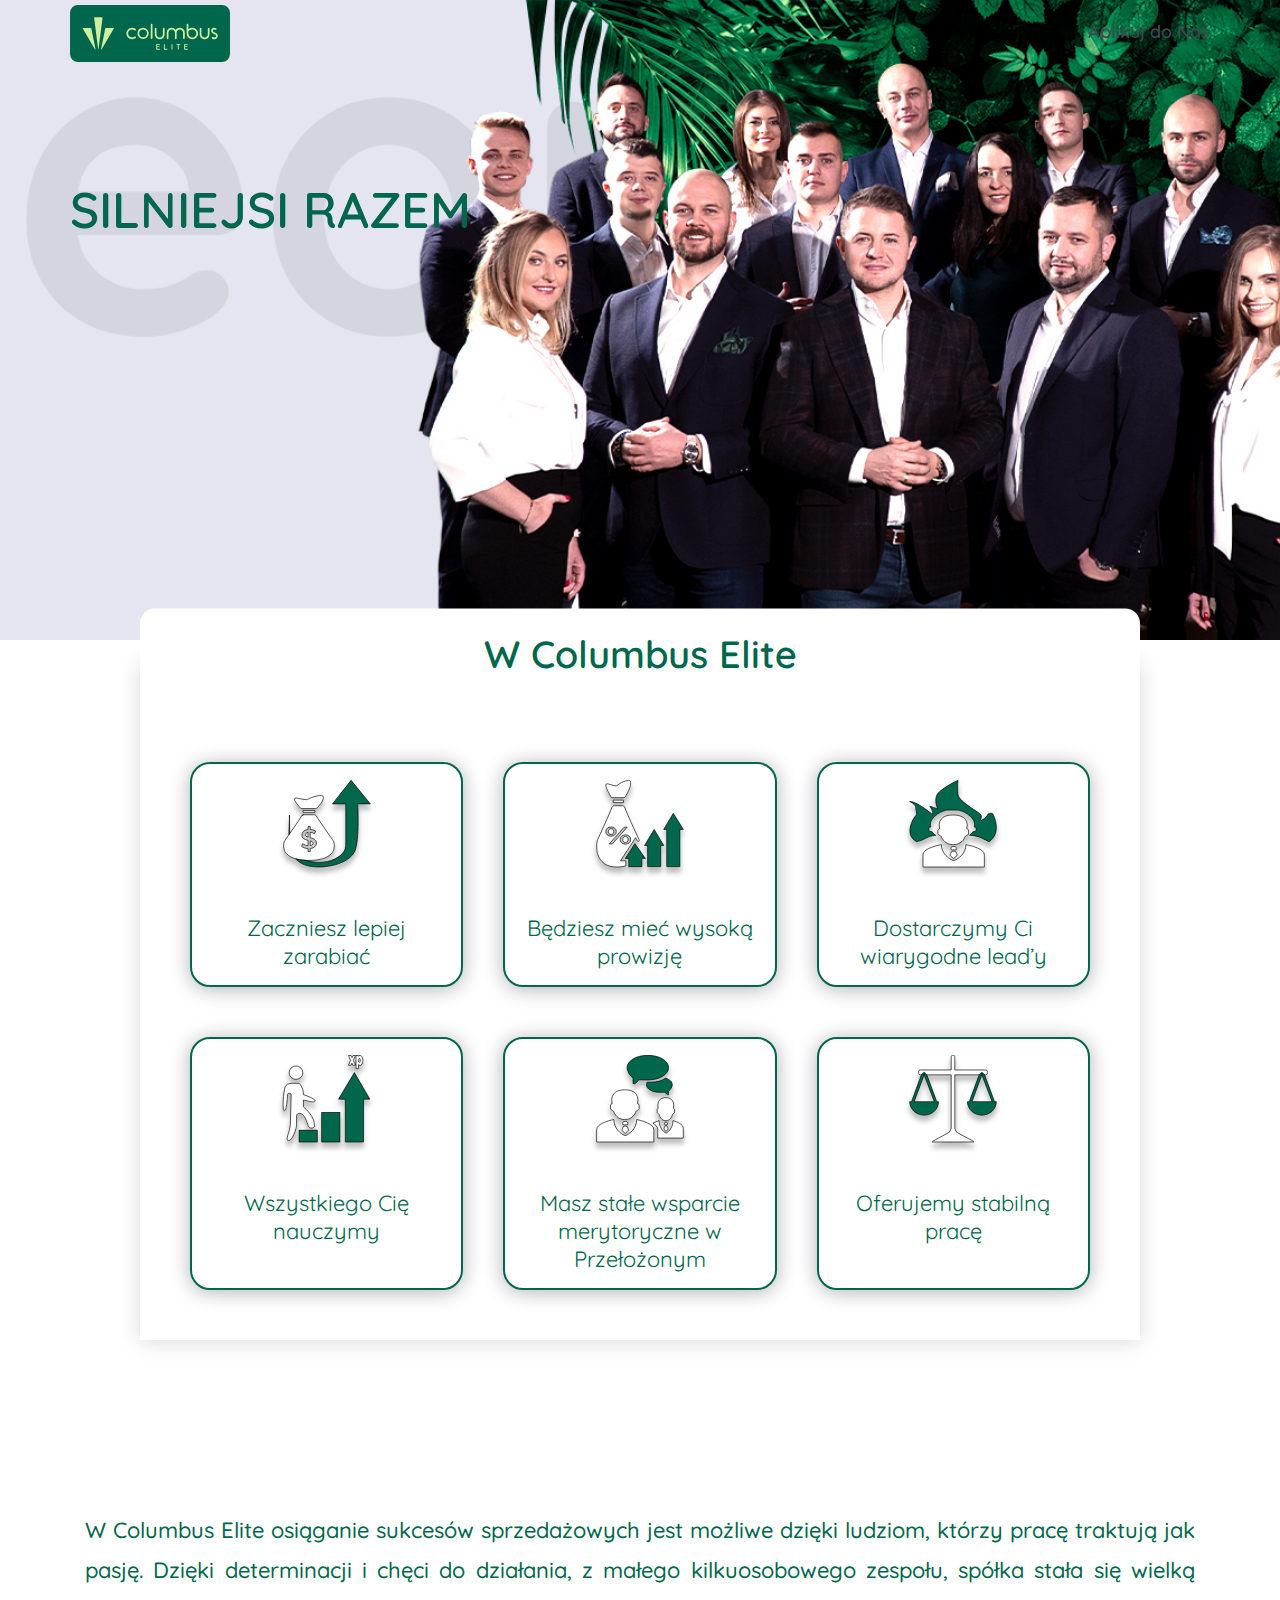
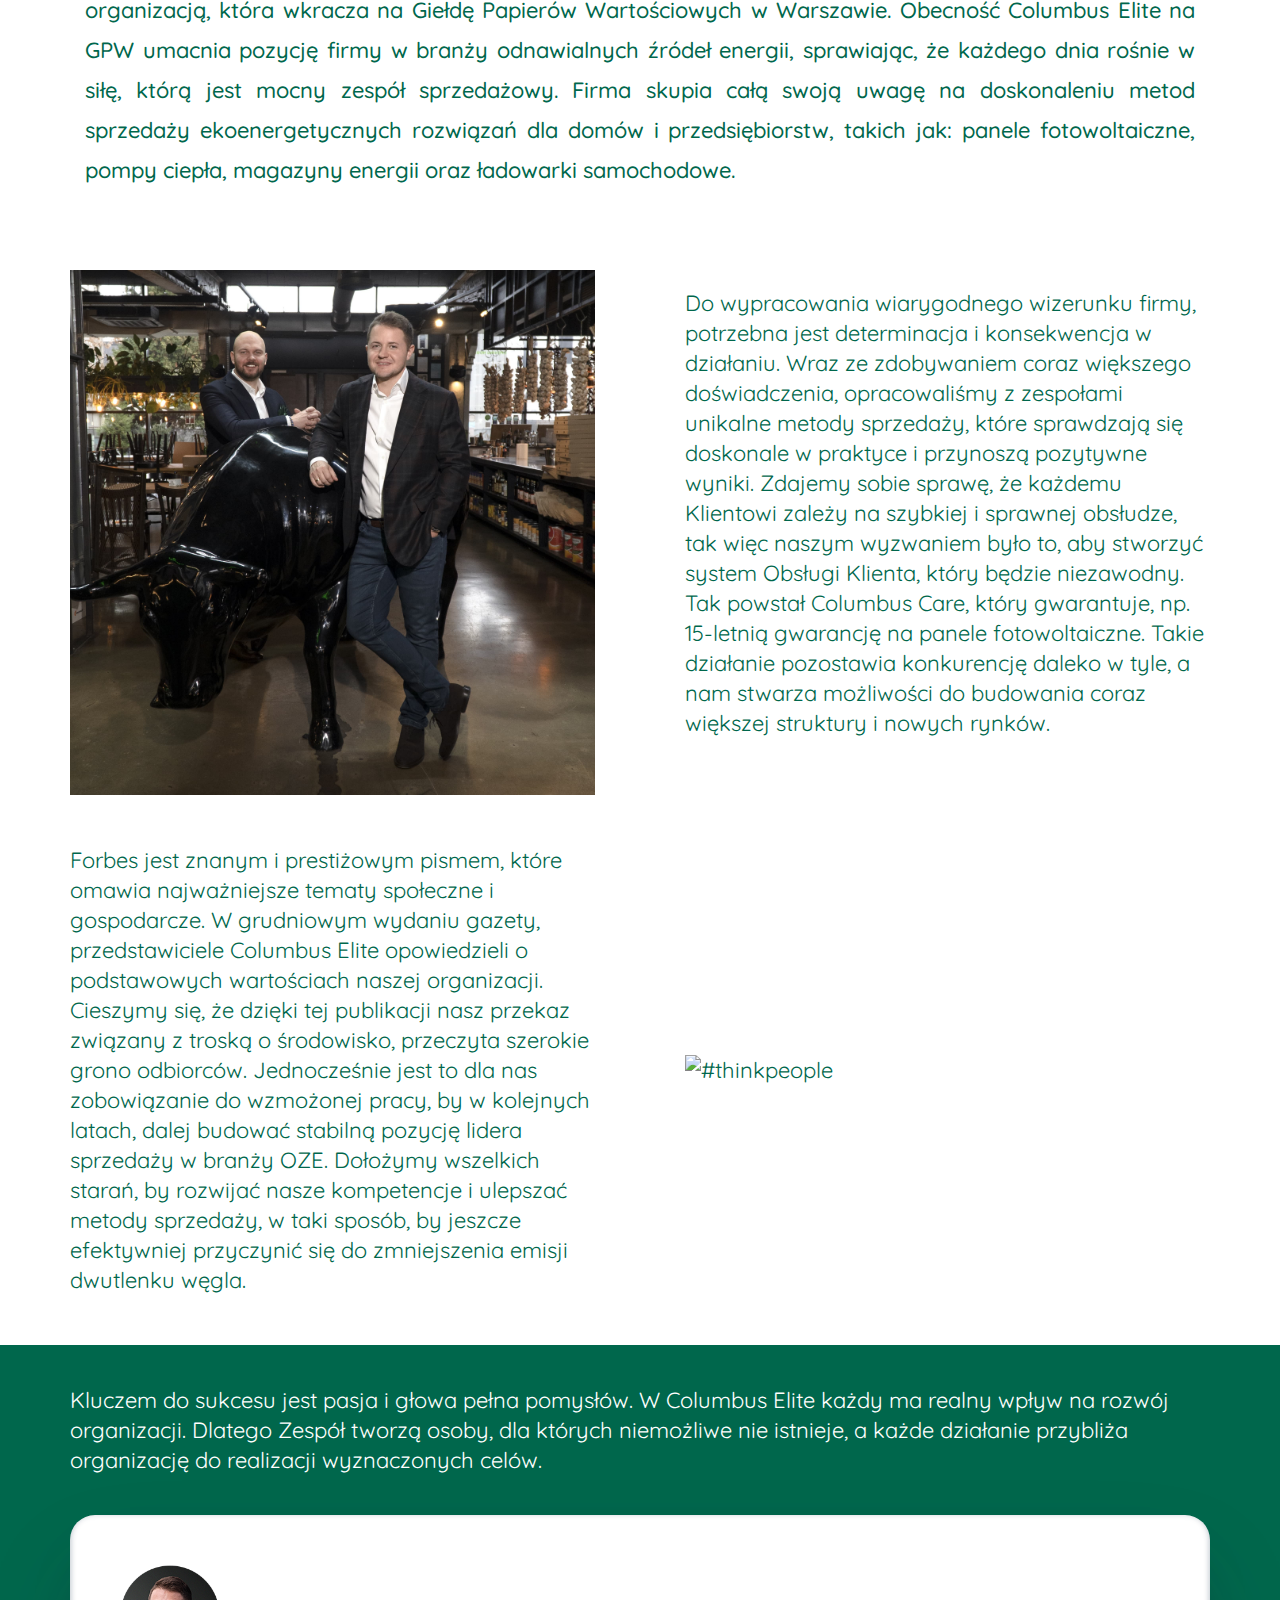
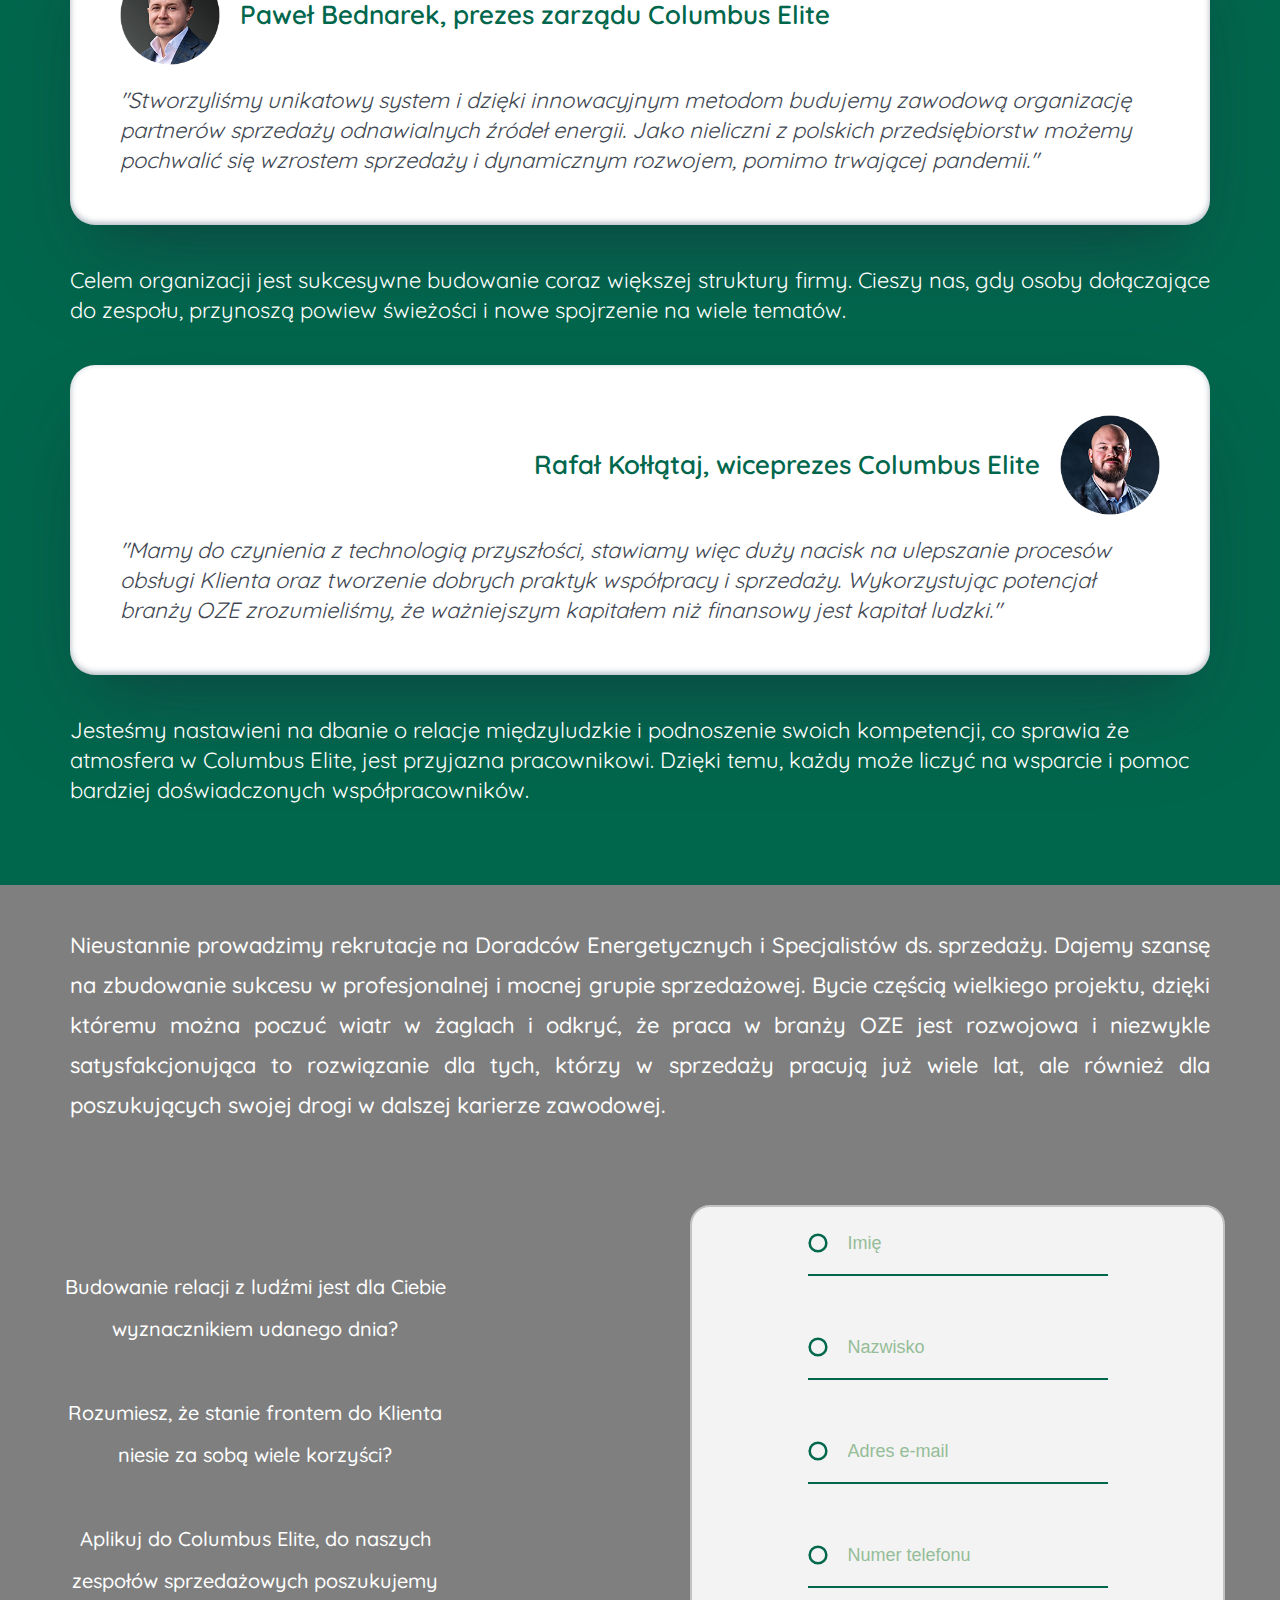
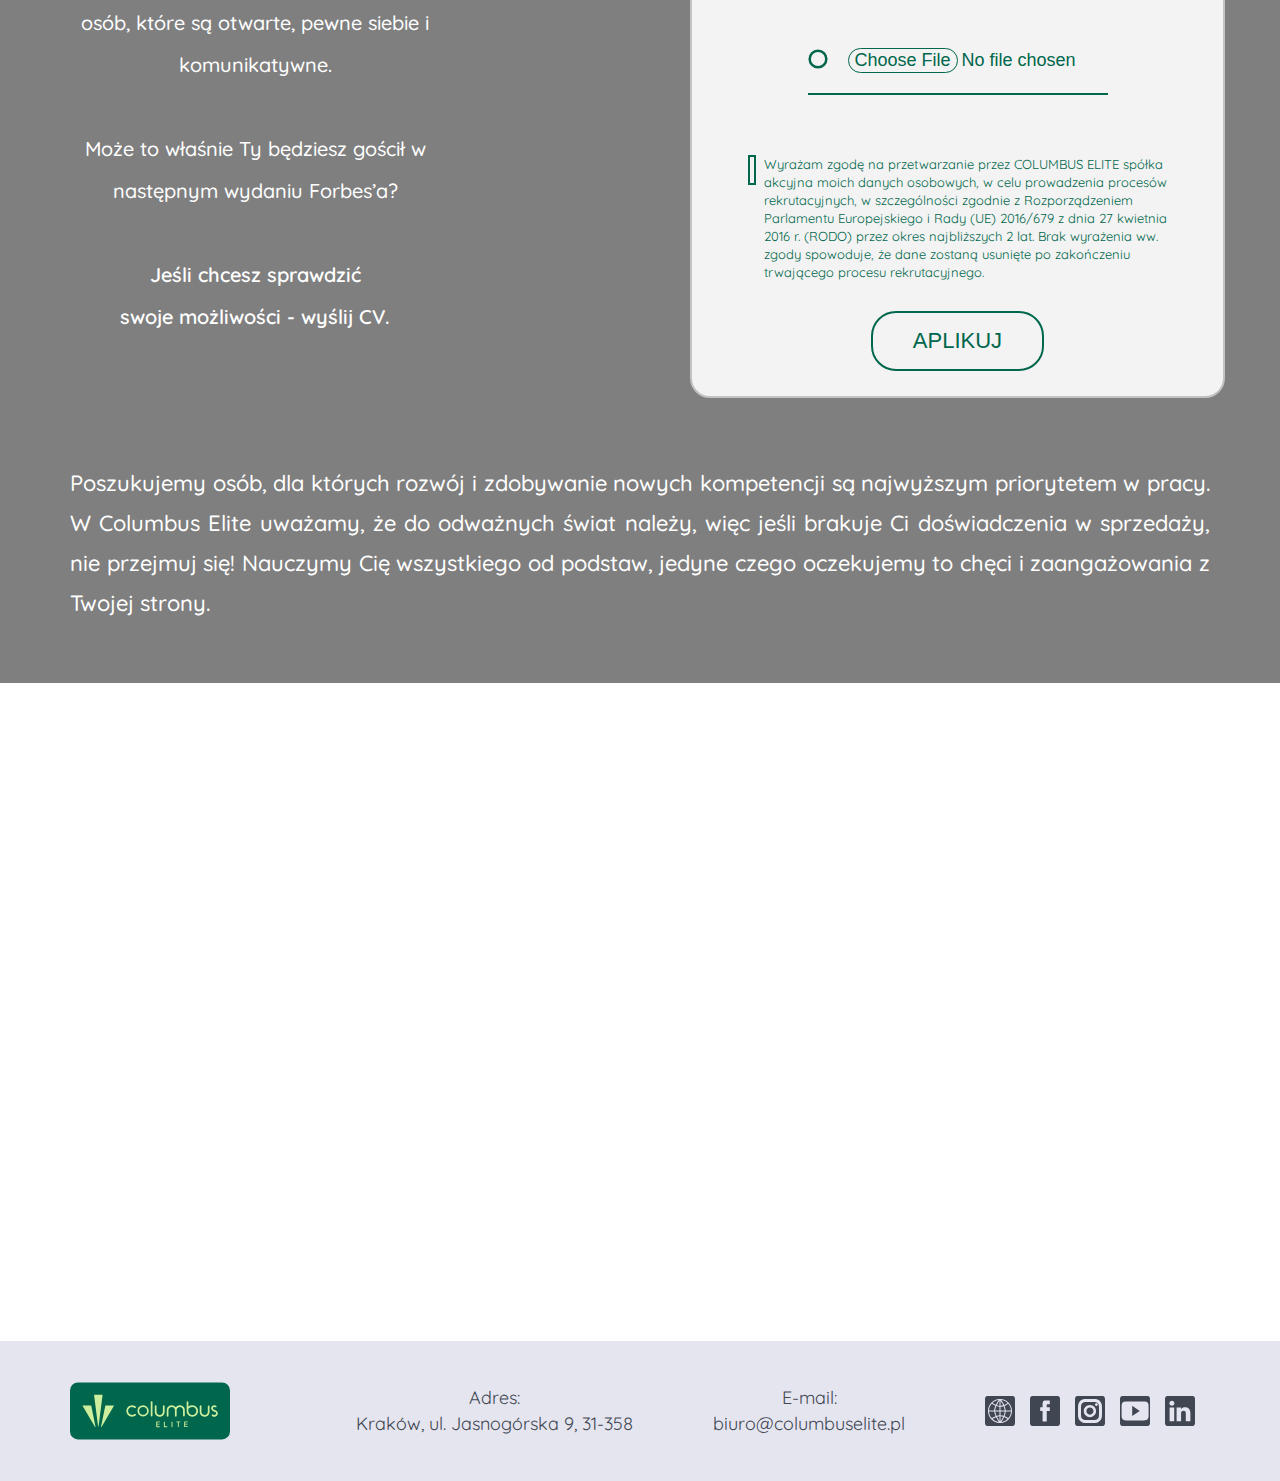
==== commit 27f00903: "Update index.html" ====
--- a/index.html
+++ b/index.html
@@ -9,7 +9,7 @@
     <header class="header">
         <div class="wrapper">
             <div class="header__wrapper">
-                <a href="https://romanhredil.github.io/nieruchomosclp/" class="header__logo_link">
+                <a href="https://romanhredil.github.io/protofrbslp/" class="header__logo_link">
                     <img src="./SVG/Logo/logo_poziom.svg" alt="LP Prototype" class="header__logo-item">
                 </a>
                 <nav class="header__nav">
@@ -225,7 +225,9 @@
         <div class="wrapper">
             <div class="footer__items">
                 <div class="footer__logo">
+                    <a href="https://romanhredil.github.io/protofrbslp/" class="footer-link__img">
                     <img src="./SVG/Logo/logo_poziom.svg" alt="LP Prototype" class="footer-logo__pic">
+                    </a>
                 </div>
                 <nav class="footer__nav">
                     <ul class="footer-nav__info">
--- a/CSS/style.css
+++ b/CSS/style.css
@@ -524,18 +524,19 @@
     background-size: cover;
     background-position: center;
 }
+.content{
+    padding-top: 180px;
+    padding-bottom: 400px;
+    margin-bottom: 22px;
+}
 .intro__tittle{
     width: 670px;
     font-weight: bold;
     font-size: 50px;
     line-height: 60px;
-    padding-top: 180px;
-    padding-bottom: 400px;
     text-transform: uppercase;
     color: #00674c;
-    margin-bottom: 22px;
-}
-
+}
 .intro-information__text{
     font-size: 20px;
     font-weight: 500;
@@ -552,7 +553,7 @@
     margin-bottom: 130px;
 }
 .benefits__wrap{
-    max-width: 1260px; 
+    max-width: 1000px; 
     -webkit-box-shadow: 0px 2px 20px rgba(21, 24, 36, 0.15993); 
             box-shadow: 0px 2px 20px rgba(21, 24, 36, 0.15993);
     margin: 0 auto;
@@ -1008,10 +1009,13 @@
     .header__item:last-child{
         margin-right: 0;
     }
+    .content{
+        padding-top: 380px;
+        padding-bottom: 200px;
+    }
     .intro__tittle{
         padding-left: 15px;
         padding-right: 15px;
-        max-width: 670px;
     }
     .header__logo-item{
         margin: 15px 0;
@@ -1172,6 +1176,15 @@
     .burger::marker{
         color: transparent;
     }
+    .content{
+        padding-top: 380px;
+        padding-bottom: 200px;
+    }
+    .intro{
+        background: url(../JPEG/Frame_103.png) no-repeat;
+        background-size: cover;
+        background-position: center;
+    }
     .benefits__cards{
         border-radius: 15px 15px 0 0;
     }
@@ -1219,6 +1232,7 @@
     .intro__tittle{
         width: auto;
         text-align: center;
+        background-color: rgba(255, 255, 255, 0.8);
     }
     .intro__subtittle{
         text-align: center;
@@ -1313,13 +1327,7 @@
     }
 }
 @media screen and (max-width: 580px){
-    .intro{
-        min-height: 100vh;
-        max-width: 100vw;
-        background: url(../JPEG/Banner_bck_580px.jpg) no-repeat;
-        background-size: cover;
-        background-position: center;
-    }
+
     .benefits__cards{
         display: -ms-grid;
         display: grid;
@@ -1357,11 +1365,10 @@
     }
     .intro__tittle{
         width: auto;
-        font-weight: bold;
-        font-size: 35px;
+        font-weight: 700;
         line-height: 48px;
         text-transform: uppercase;
-        color: white;
+        color: #00674c;
         margin-bottom: 28px;
     }
     .intro__subtittle{
@@ -1534,14 +1541,25 @@
     .intro{
         min-height: 100vh;
         max-width: 100vw;
-        background: url(../JPEG/Banner_bck_375px.jpg) no-repeat;
+        background: url(../JPEG/Frame_104.png) no-repeat;
         background-size: cover;
         background-position: center;
-        padding-top: 165px;
-        padding-bottom: 200px;
     }
     .benefits__cards{
         border-radius: 0;
+    }
+    .content{
+    padding-top: 330px;
+    padding-bottom: 150px;
+    }
+    .intro__tittle {
+        width: auto;
+        font-size: 30px;
+        font-weight: 700;
+        line-height: 48px;
+        text-transform: uppercase;
+        color: #00674c;
+        margin-bottom: 28px;
     }
 }
 @media screen and (max-width: 375px){
@@ -1615,11 +1633,11 @@
     }  
     .intro__tittle{
         width: auto;
-        font-weight: bold;
+        font-weight: 700;
         font-size: 30px;
         line-height: 44px;
         text-transform: uppercase;
-        color: white;
+        color: #00674c;
         margin-bottom: 28px;
     }
     .intro__subtittle{
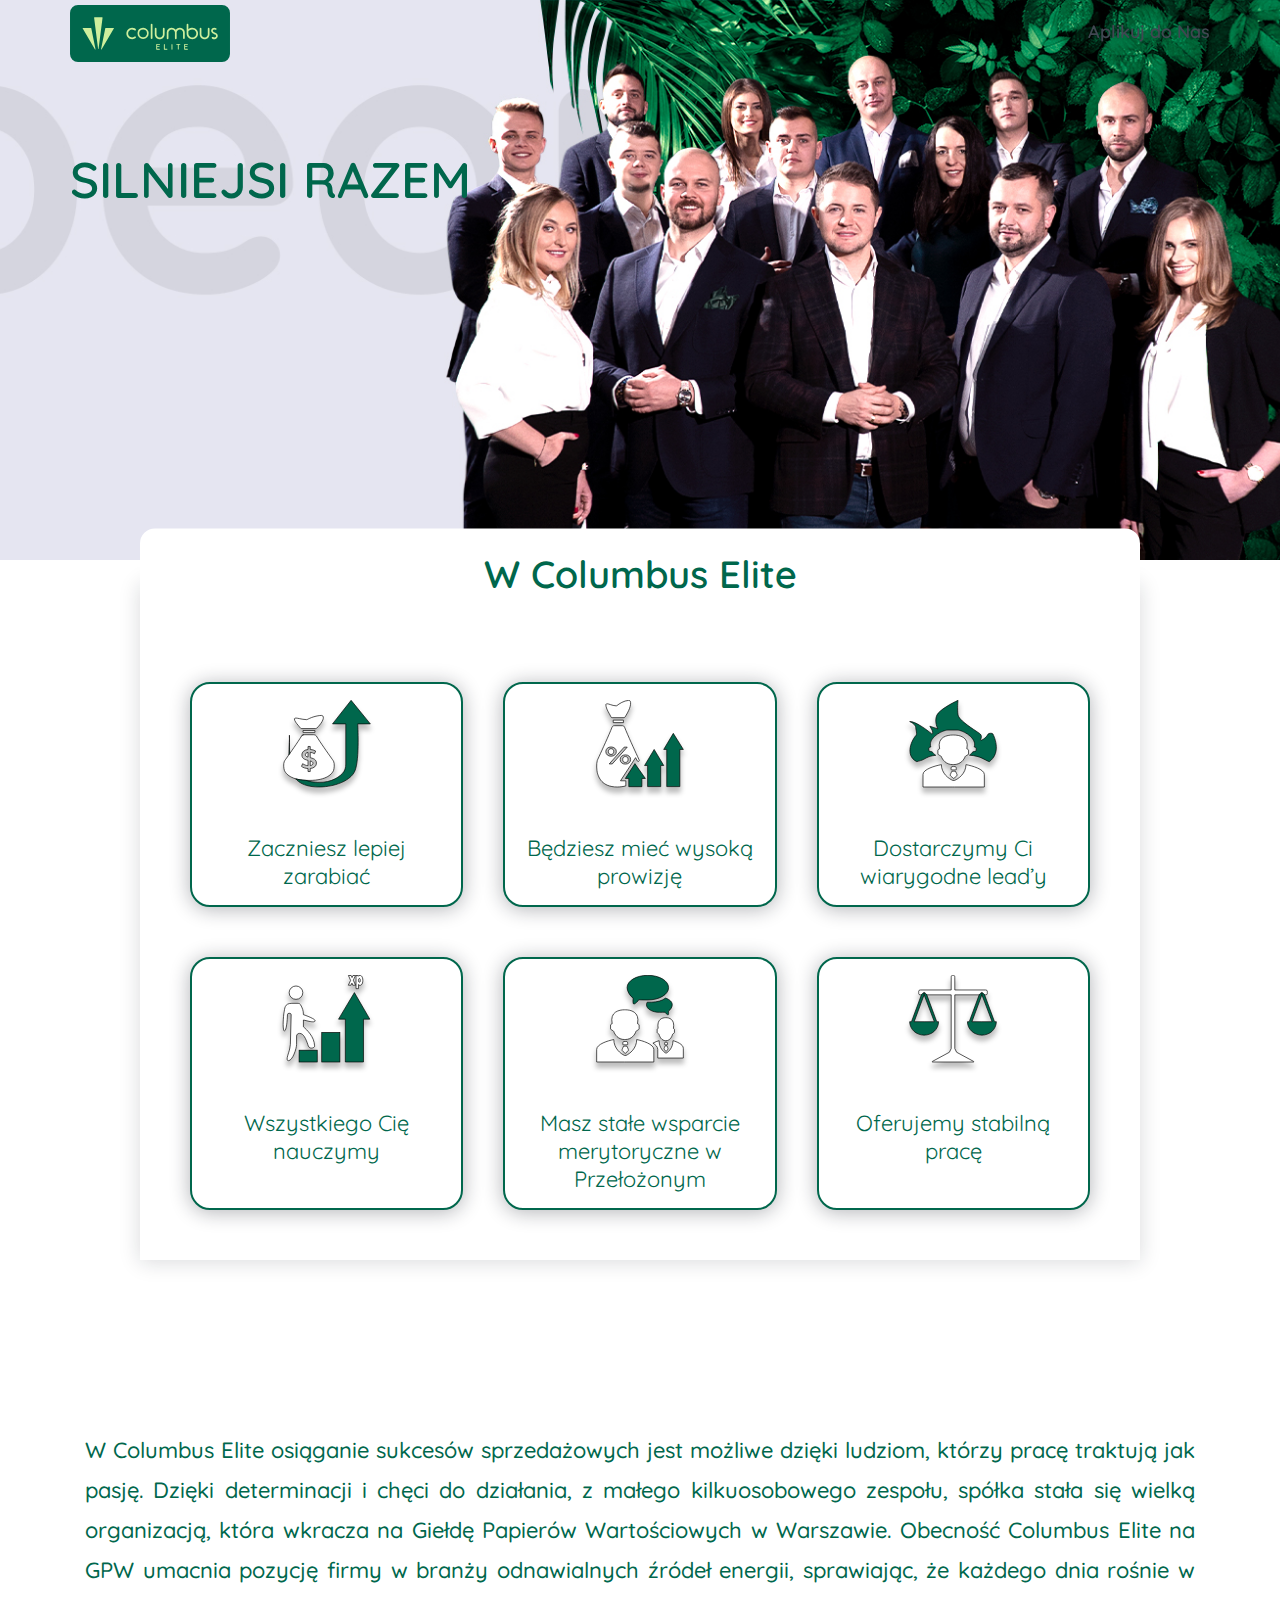
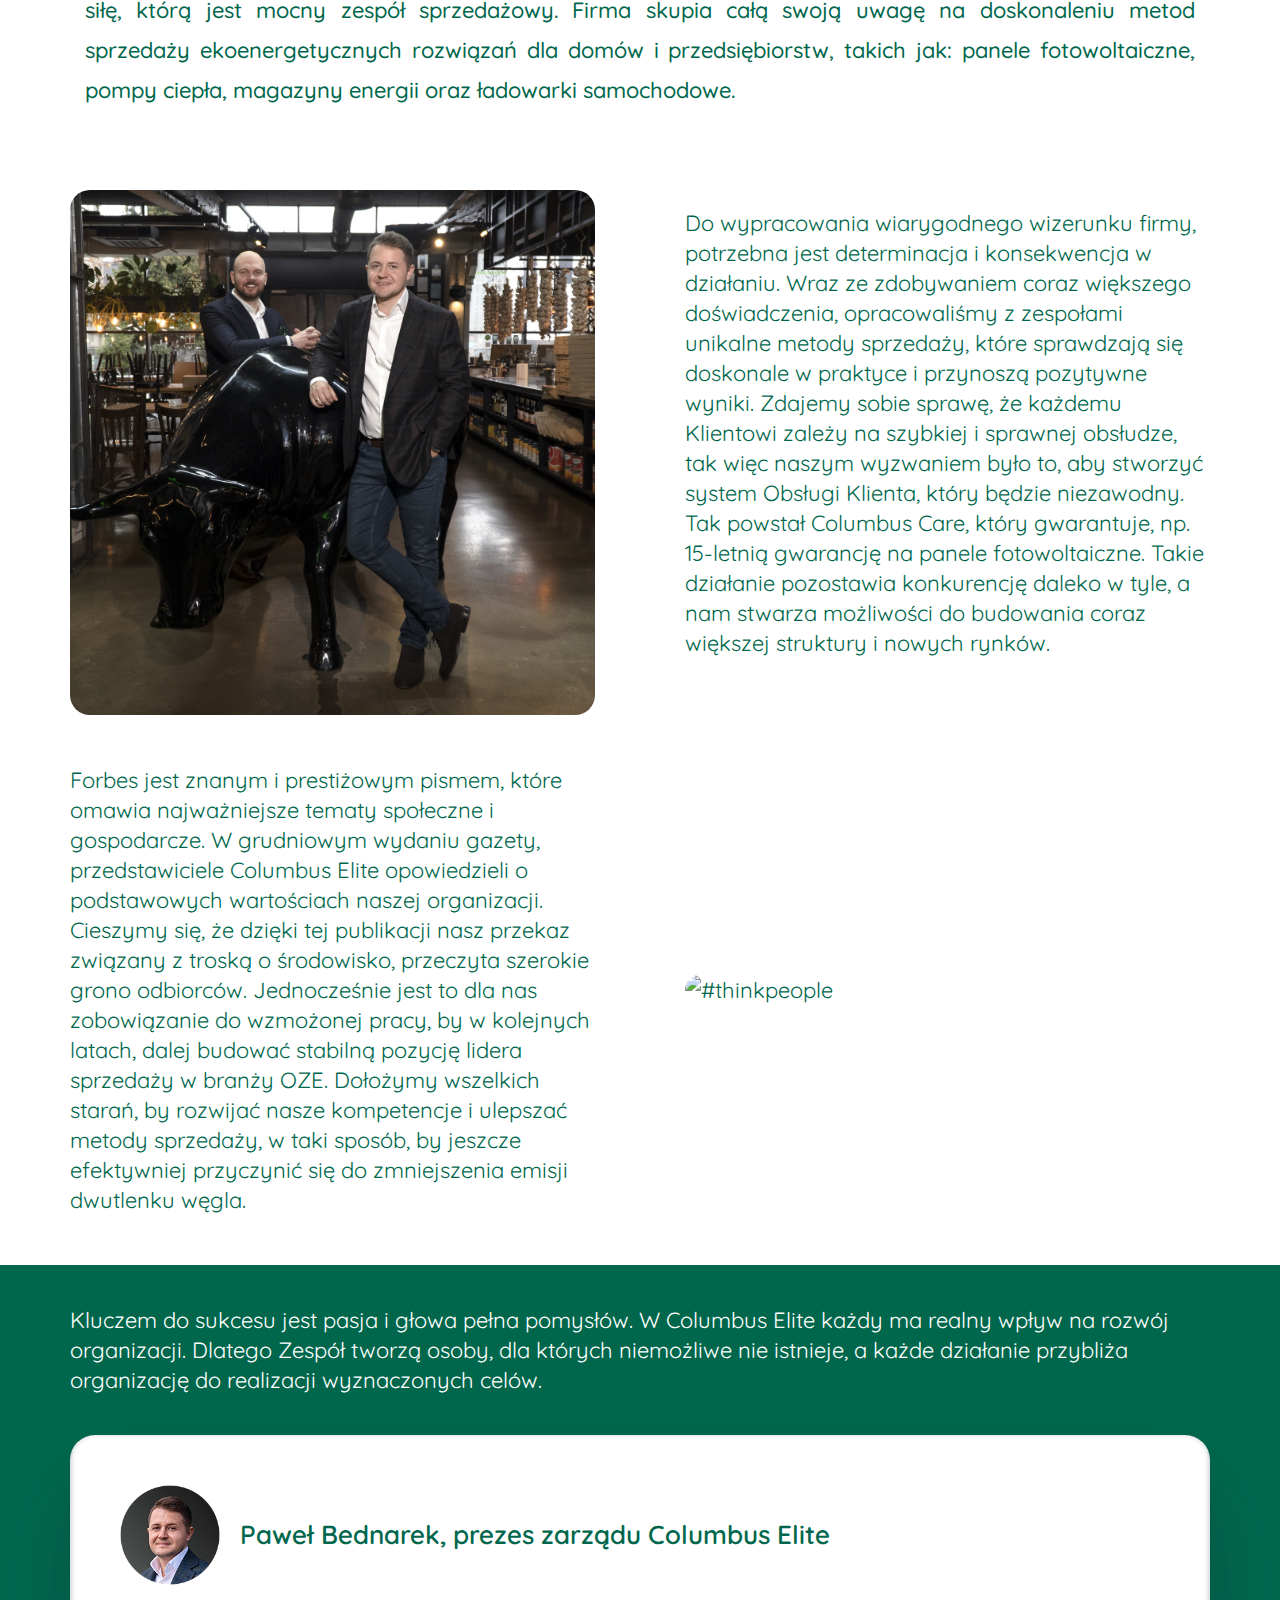
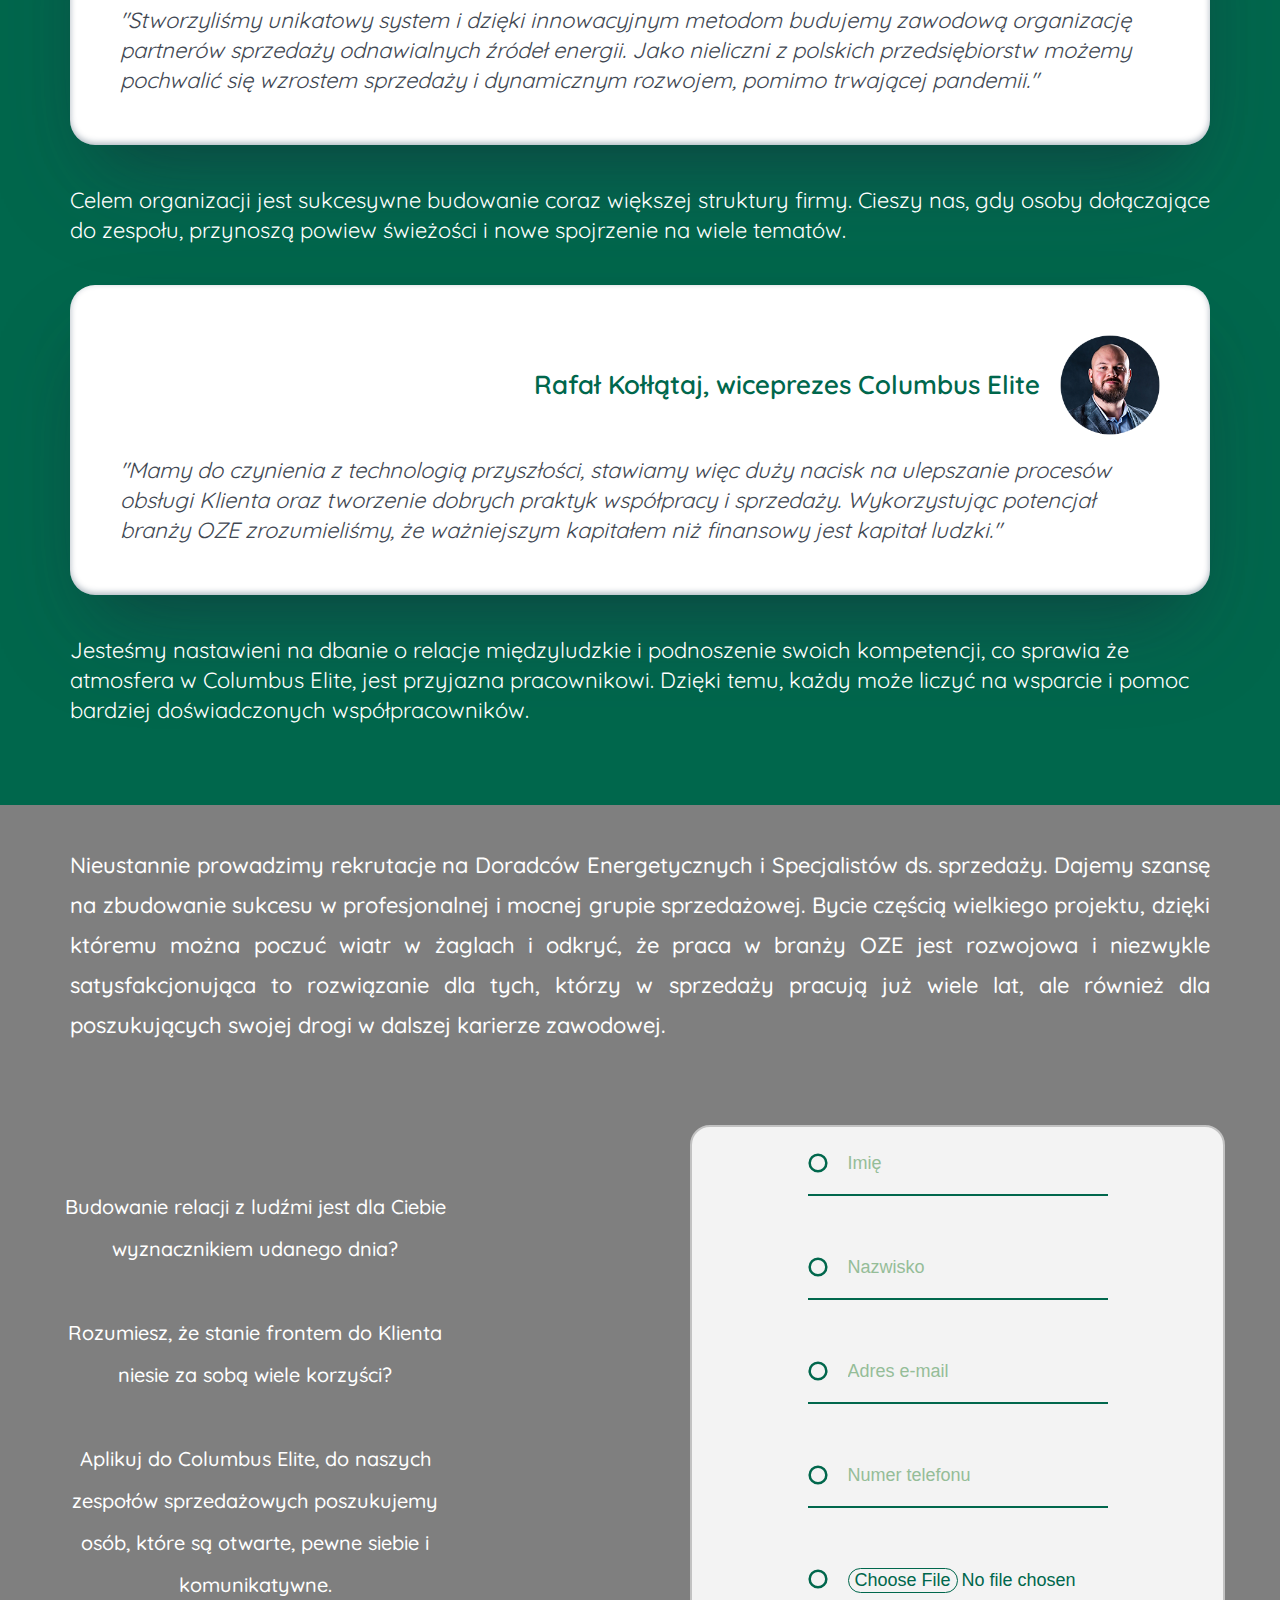
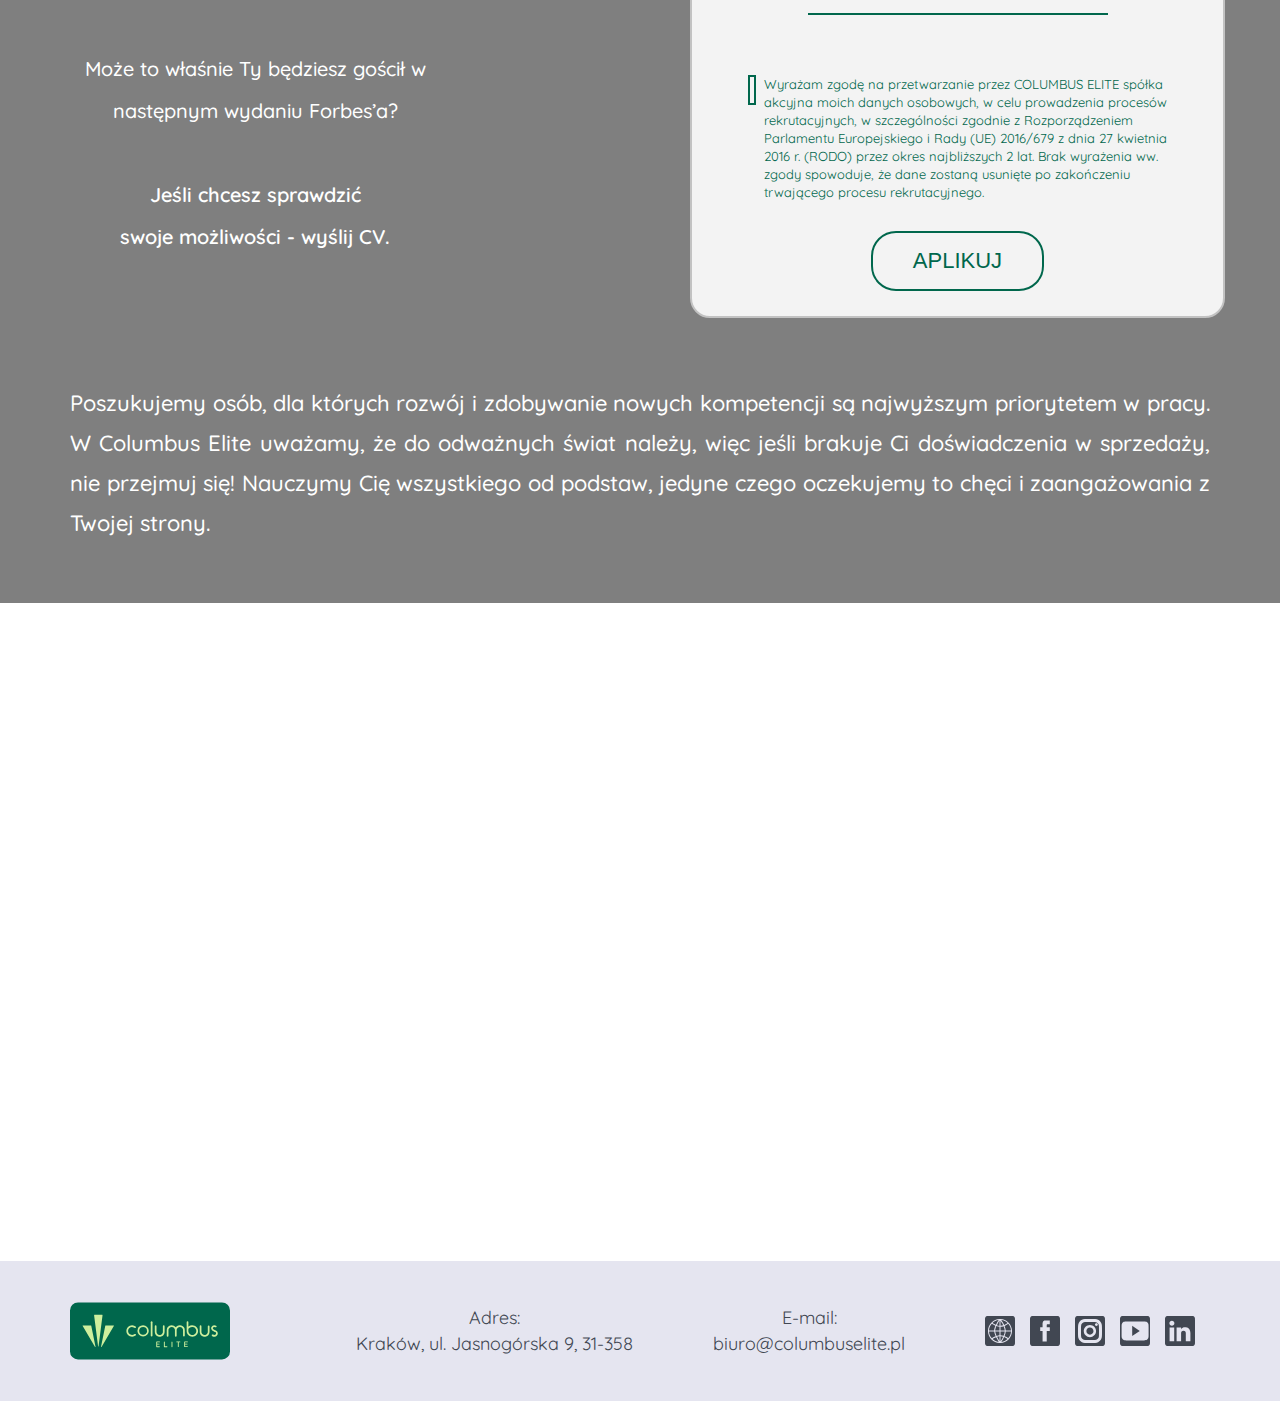
==== commit d7d89319: "Update index.html" ====
--- a/index.html
+++ b/index.html
@@ -91,7 +91,7 @@
                         W Columbus Elite osiąganie sukcesów sprzedażowych jest możliwe dzięki ludziom, którzy pracę traktują jak pasję. Dzięki determinacji i chęci do działania, z małego kilkuosobowego zespołu, spółka stała się wielką organizacją, która wkracza na Giełdę Papierów Wartościowych w Warszawie. Obecność Columbus Elite na GPW umacnia pozycję firmy w branży odnawialnych źródeł energii, sprawiając, że każdego dnia rośnie w siłę, którą jest mocny zespół sprzedażowy. Firma skupia całą swoją uwagę na doskonaleniu metod sprzedaży ekoenergetycznych rozwiązań dla domów i przedsiębiorstw, takich jak: panele fotowoltaiczne, pompy ciepła, magazyny energii oraz ładowarki samochodowe.</h2>
                     <div class="first-hashtag-info">
                         <div class="first-hashtag__img">
-                            <img src="./JPEG/SKF02259.jpg" alt="#thinkpower">
+                            <img src="./JPEG/SKF02259.jpg" alt="#thinkpower" style="border-radius: 20px;">
                         </div>
                         <p class="hashtag-text-first">
                             Do wypracowania wiarygodnego wizerunku firmy, potrzebna jest determinacja i konsekwencja w działaniu. Wraz ze zdobywaniem coraz większego doświadczenia, opracowaliśmy z zespołami unikalne metody sprzedaży, które sprawdzają się doskonale w praktyce i przynoszą pozytywne wyniki. Zdajemy sobie sprawę, że każdemu Klientowi zależy na szybkiej i sprawnej obsłudze, tak więc naszym wyzwaniem było to, aby stworzyć system Obsługi Klienta, który będzie niezawodny. Tak powstał Columbus Care, który gwarantuje, np. 15-letnią gwarancję na panele fotowoltaiczne. Takie działanie pozostawia konkurencję daleko w tyle, a nam stwarza możliwości do budowania coraz większej struktury i nowych rynków.
@@ -102,7 +102,7 @@
                             Forbes jest znanym i prestiżowym pismem, które omawia najważniejsze tematy społeczne i gospodarcze. W grudniowym wydaniu gazety, przedstawiciele Columbus Elite opowiedzieli o podstawowych wartościach naszej organizacji. Cieszymy się, że dzięki tej publikacji nasz przekaz związany z troską o środowisko, przeczyta szerokie grono odbiorców. Jednocześnie jest to dla nas zobowiązanie do wzmożonej pracy, by w kolejnych latach, dalej budować stabilną pozycję lidera sprzedaży w branży OZE. Dołożymy wszelkich starań, by rozwijać nasze kompetencje i ulepszać metody sprzedaży, w taki sposób, by jeszcze efektywniej przyczynić się do zmniejszenia emisji dwutlenku węgla.
                         </p>
                         <div class="second-hashtag__img">
-                            <img src="./JPEG/SKF02321.jpg" alt="#thinkpeople">
+                            <img src="./JPEG/SKF02321.jpg" alt="#thinkpeople" style="border-radius: 20px;">
                         </div>
                     </div>
 
--- a/CSS/style.css
+++ b/CSS/style.css
@@ -525,8 +525,8 @@
     background-position: center;
 }
 .content{
-    padding-top: 180px;
-    padding-bottom: 400px;
+    padding-top: 150px;
+    padding-bottom: 350px;
     margin-bottom: 22px;
 }
 .intro__tittle{
@@ -1010,7 +1010,7 @@
         margin-right: 0;
     }
     .content{
-        padding-top: 380px;
+        padding-top: 350px;
         padding-bottom: 200px;
     }
     .intro__tittle{
@@ -1177,8 +1177,8 @@
         color: transparent;
     }
     .content{
-        padding-top: 380px;
-        padding-bottom: 200px;
+        padding-top: 400px;
+        padding-bottom: 150px;
     }
     .intro{
         background: url(../JPEG/Frame_103.png) no-repeat;
@@ -1549,8 +1549,8 @@
         border-radius: 0;
     }
     .content{
-    padding-top: 330px;
-    padding-bottom: 150px;
+        padding-top: 600px;
+        padding-bottom: 100px;
     }
     .intro__tittle {
         width: auto;
@@ -1559,7 +1559,6 @@
         line-height: 48px;
         text-transform: uppercase;
         color: #00674c;
-        margin-bottom: 28px;
     }
 }
 @media screen and (max-width: 375px){
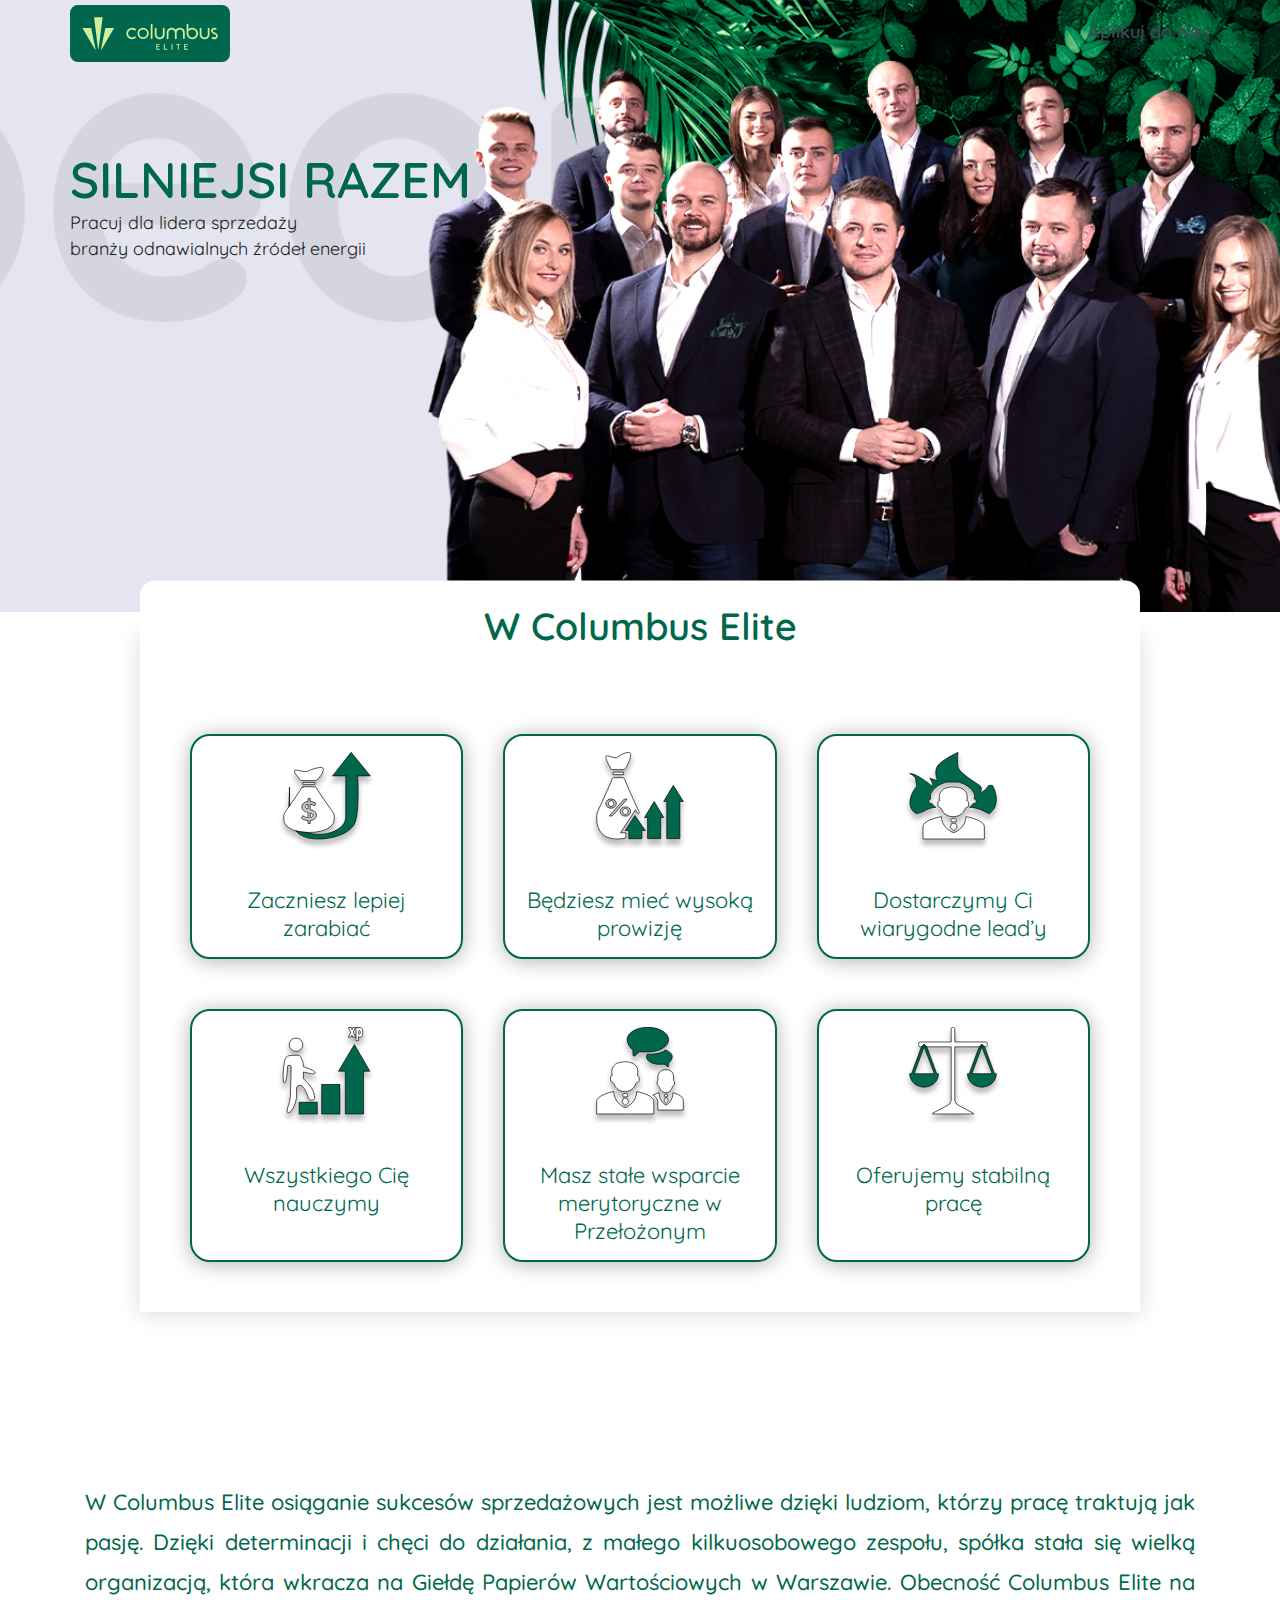
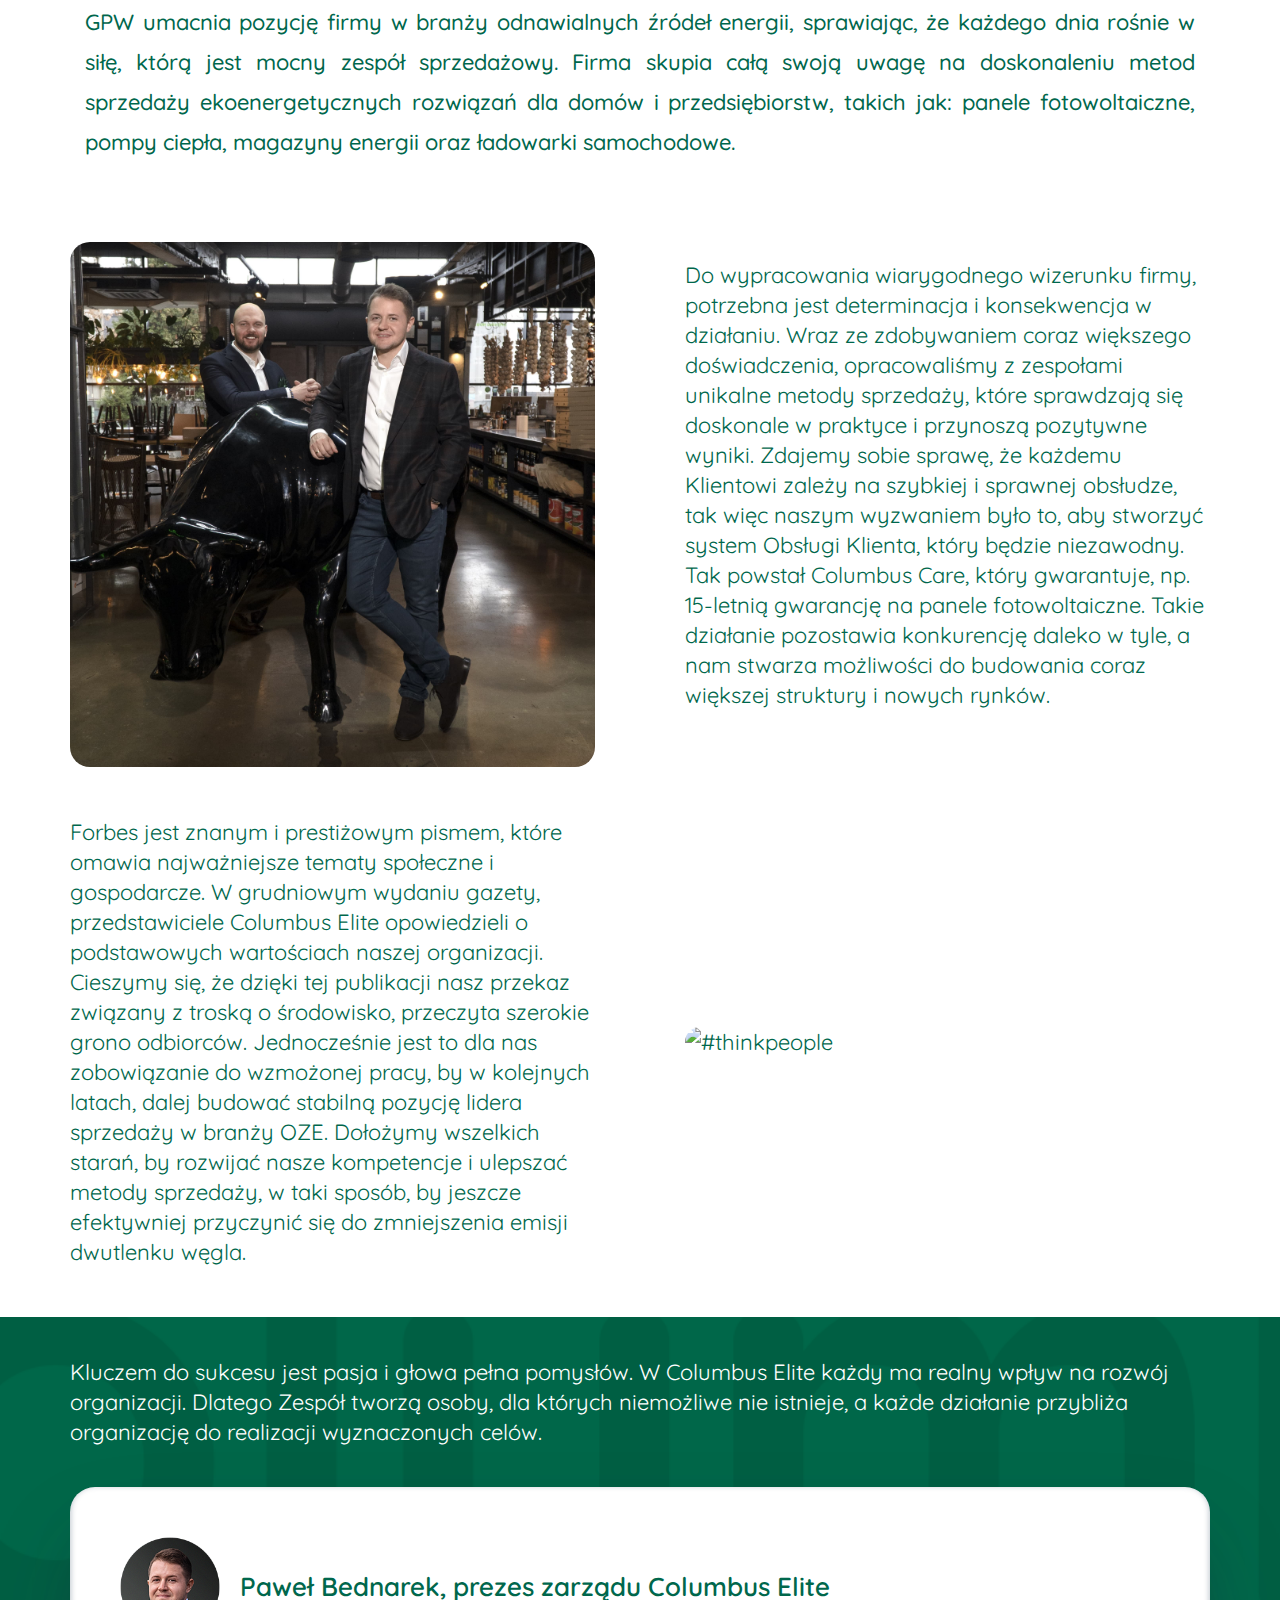
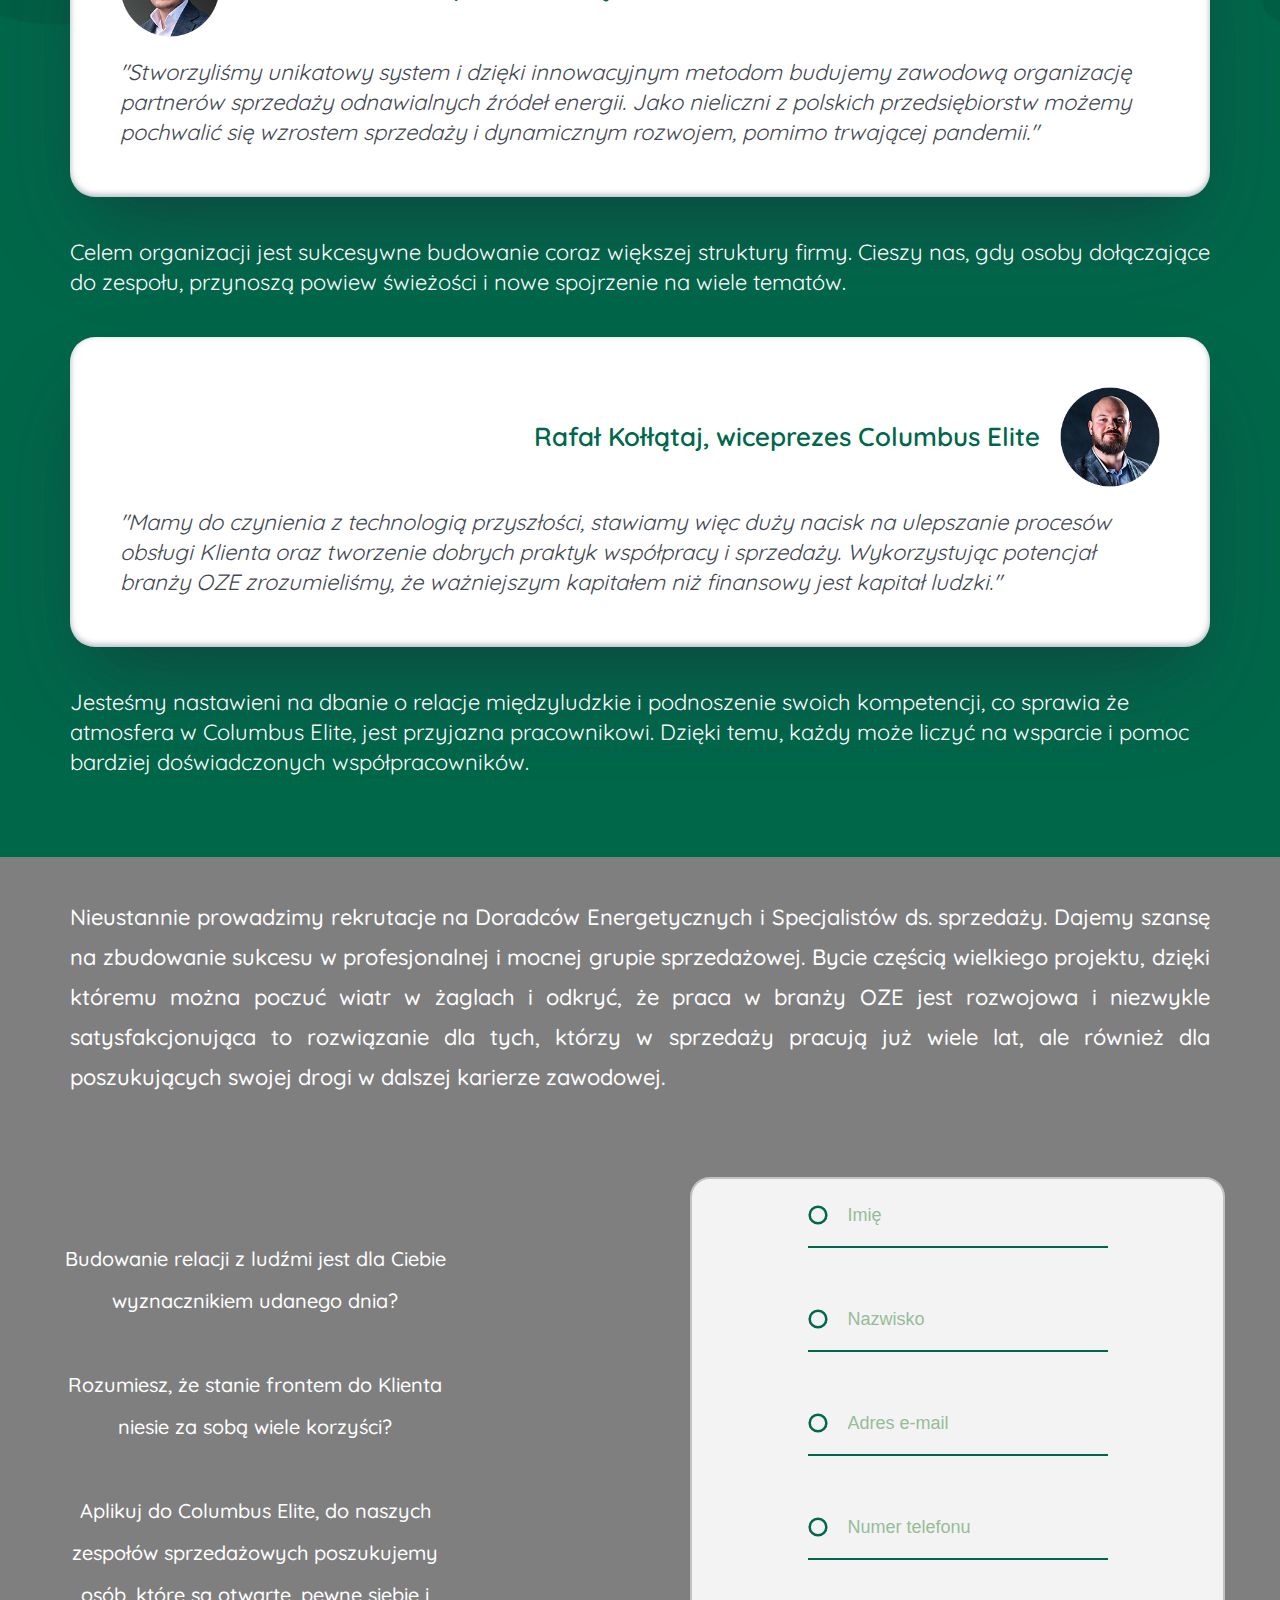
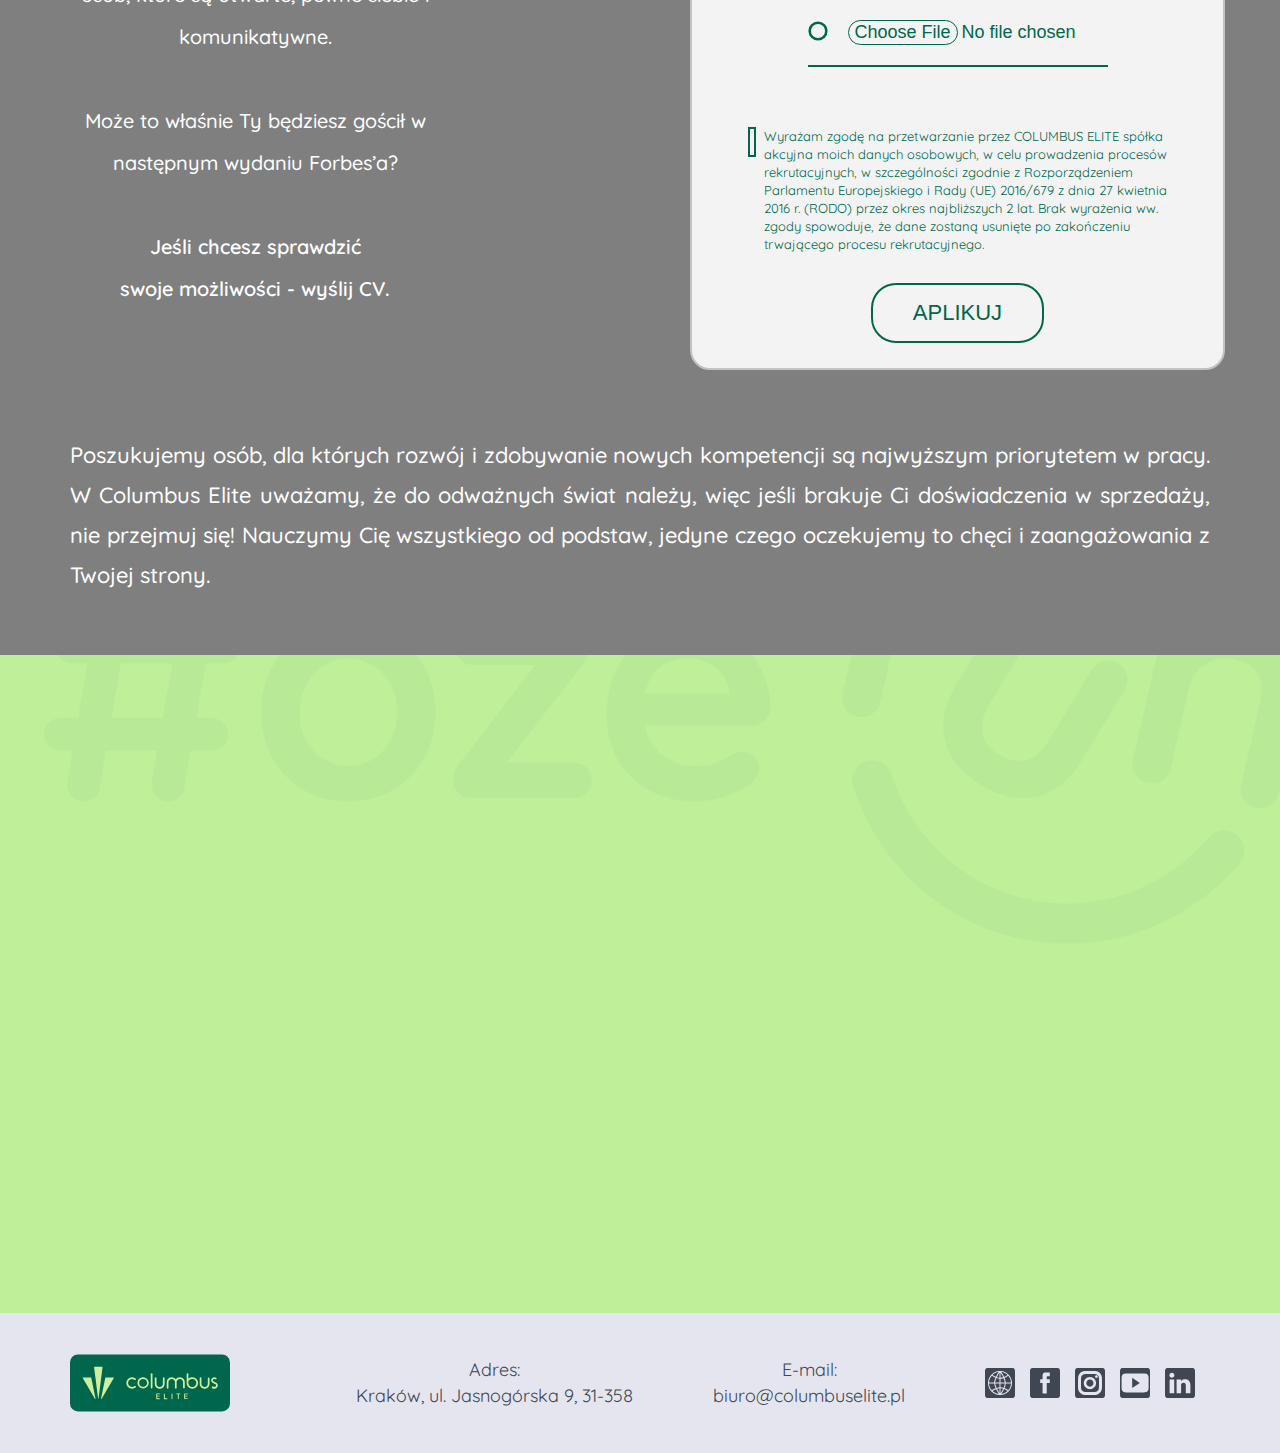
==== commit fda304e8: "Update index.html" ====
--- a/index.html
+++ b/index.html
@@ -36,6 +36,9 @@
             <div class="wrapper">   
                 <div class="content">
                     <h1 class="intro__tittle">Silniejsi razem</h1>
+                    <h2 class="intro-sub-tittle">Pracuj dla lidera sprzedaży<br>
+                        branży odnawialnych źródeł energii
+                    </h2>
                 </div>         
             </div>
         </section>
--- a/CSS/style.css
+++ b/CSS/style.css
@@ -530,7 +530,7 @@
     margin-bottom: 22px;
 }
 .intro__tittle{
-    width: 670px;
+    width: fit-content;
     font-weight: bold;
     font-size: 50px;
     line-height: 60px;
@@ -677,7 +677,8 @@
 /* Info# Styles End */
 /* Quotes Styles Start */
 .quotes-block{
-    background-color: #00674C;
+    background: url(../JPEG/quotes_bck.png) no-repeat center top;
+    background-size: cover;
     padding-bottom: 40px;
 }
 .quotes-block-head-tittle{
@@ -759,7 +760,7 @@
     margin: 0 auto;
 }
 .aplikation-form{ 
-    background: url(../JPEG/form_field_bck_exmpl1.jpg) no-repeat fixed center top;
+    background: url(../JPEG/apliktaion-bck.png) no-repeat fixed center top;
     background-size: cover;
     background-color: rgba(0, 0, 0, 0.5);
     padding-bottom: 40px;
@@ -925,6 +926,10 @@
 /* Video Styles Start */
 .video{
     width: 100%;
+    background: url(../JPEG/oze_fun.png) no-repeat center top;
+    background-size: cover;
+
+    
 }
 .video__wrapper{
 max-width: 1170px;
@@ -1016,6 +1021,8 @@
     .intro__tittle{
         padding-left: 15px;
         padding-right: 15px;
+        background-color: rgba(255, 255, 255, 0.5);
+        border-radius: 10px;
     }
     .header__logo-item{
         margin: 15px 0;
@@ -1233,6 +1240,7 @@
         width: auto;
         text-align: center;
         background-color: rgba(255, 255, 255, 0.8);
+        border-radius: 10px;
     }
     .intro__subtittle{
         text-align: center;
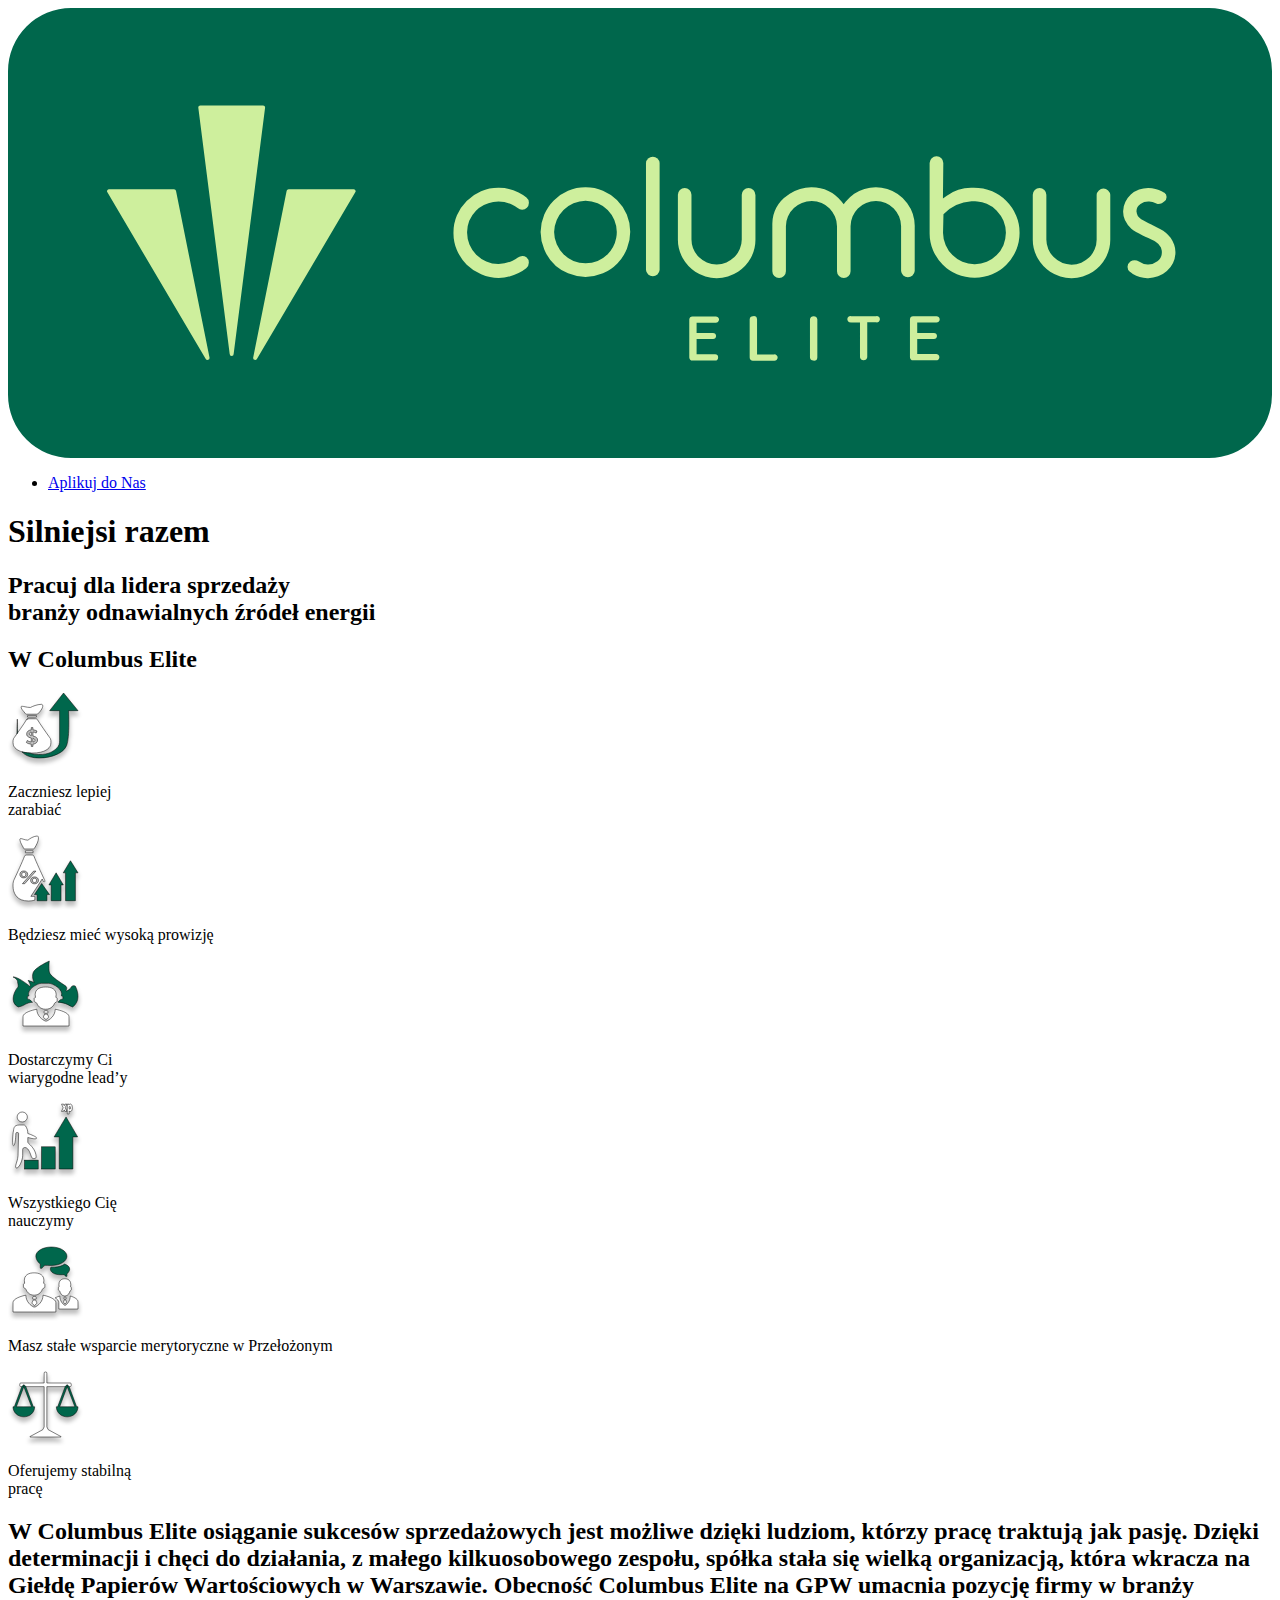
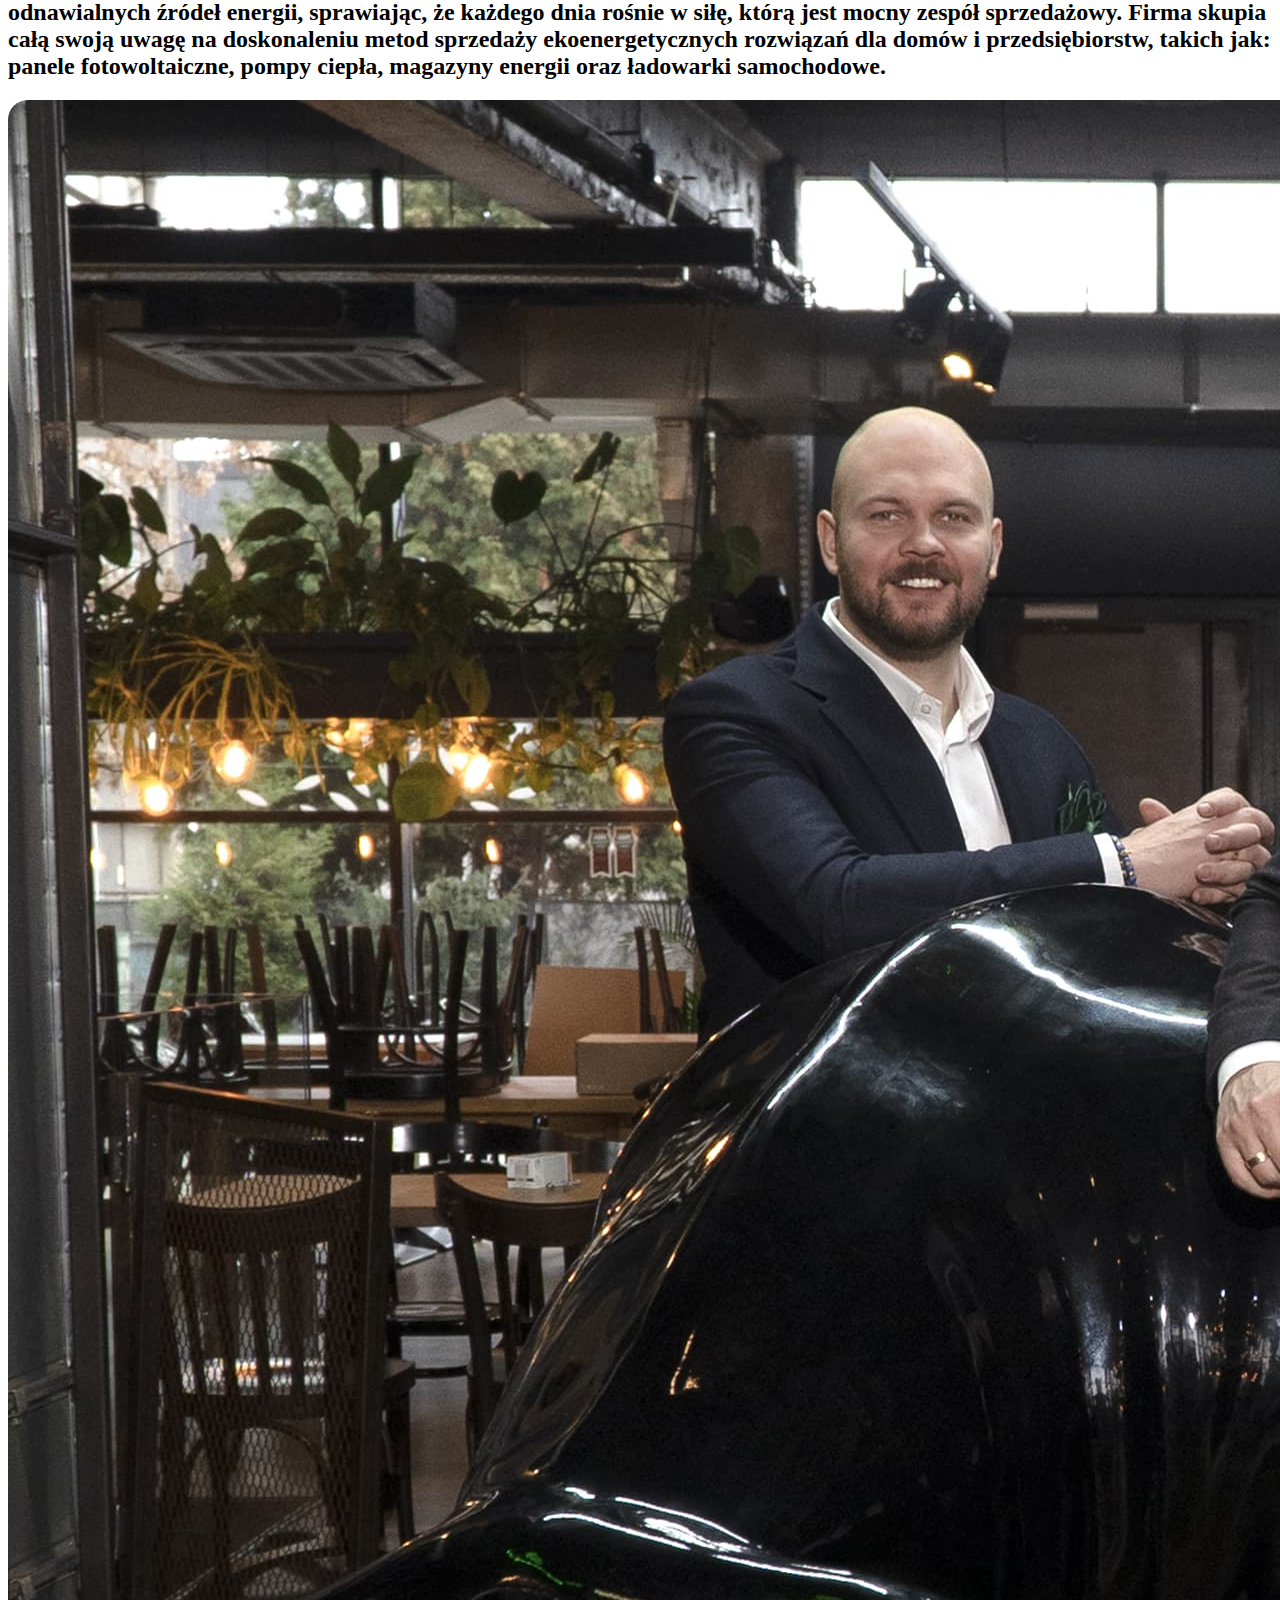
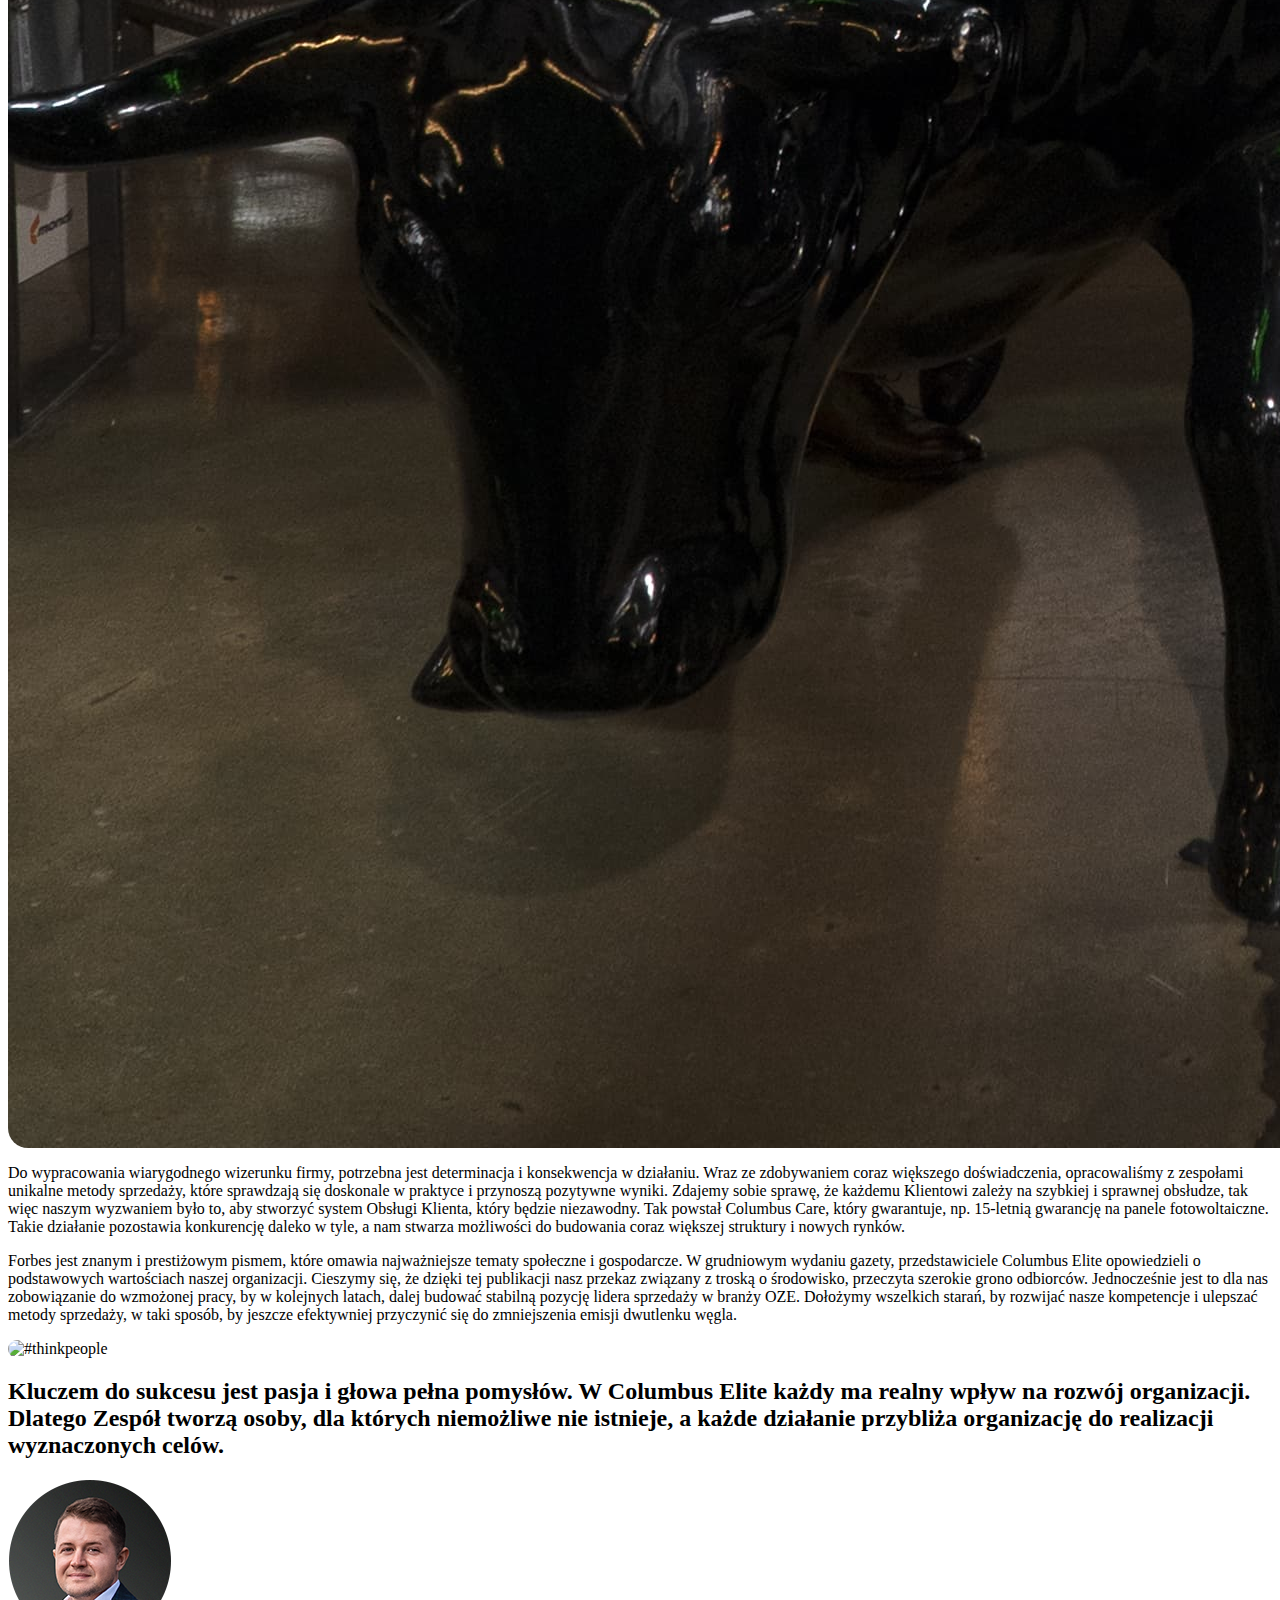
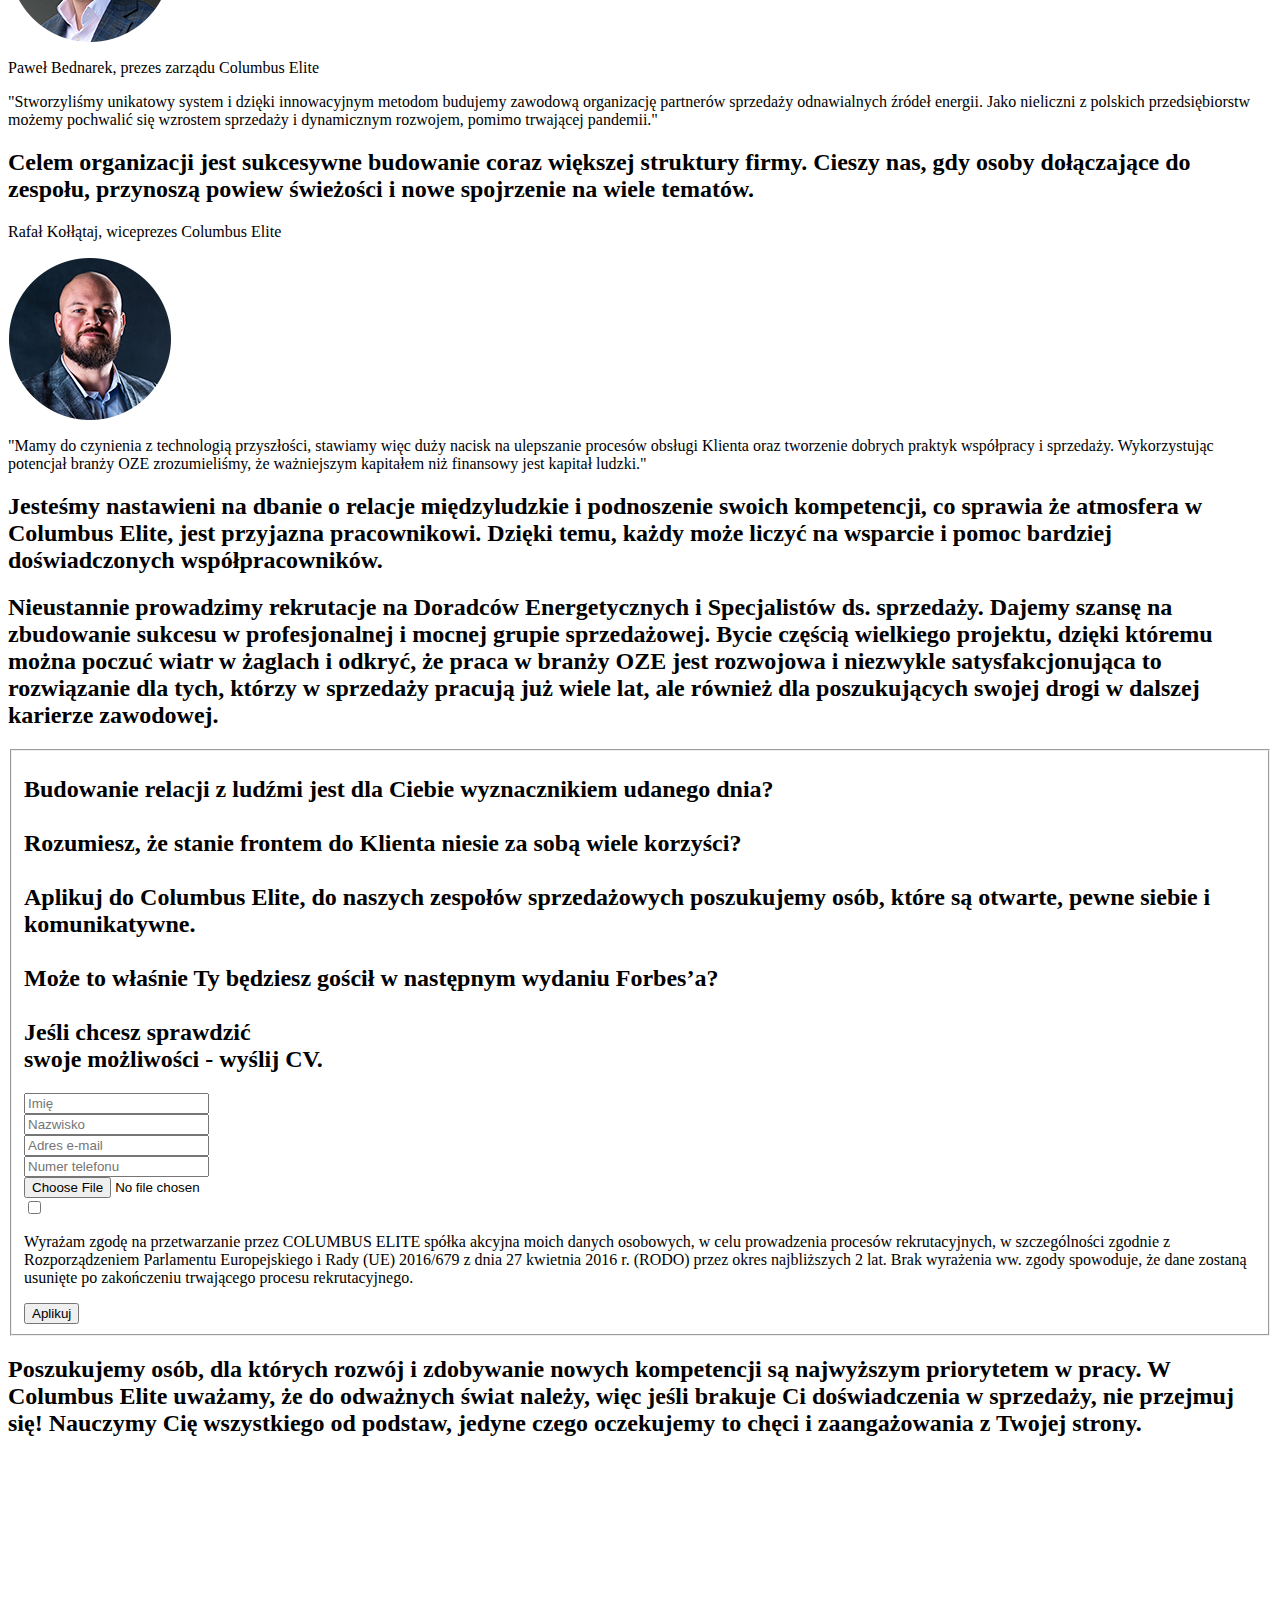
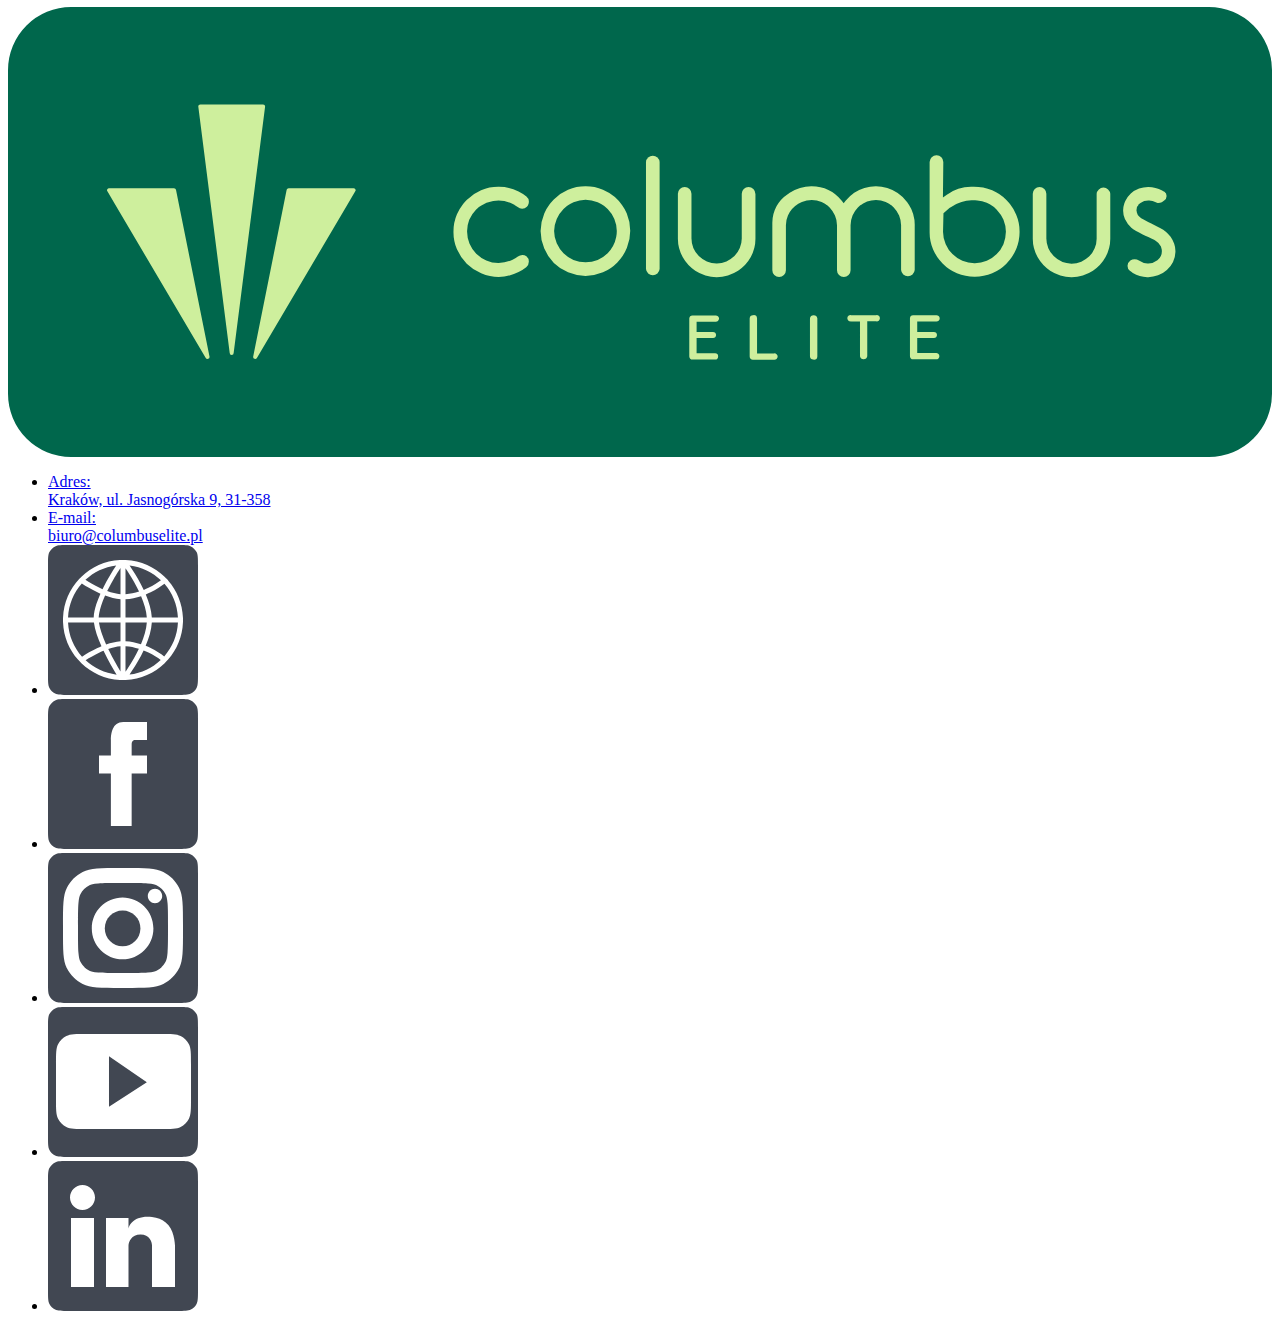
==== commit 0c5ab9cb: "Update index.html" ====
--- a/index.html
+++ b/index.html
@@ -2,7 +2,7 @@
 <head>
     <meta charset="UTF-8">
     <meta name="viewport" content="width=device-width, initial-scale=1.0">
-    <link rel="stylesheet" href="./CSS/style.css">
+    <link rel="stylesheet" href="./CSS/style.min.css">
     <title>Forbes</title>
 </head>
 <body>
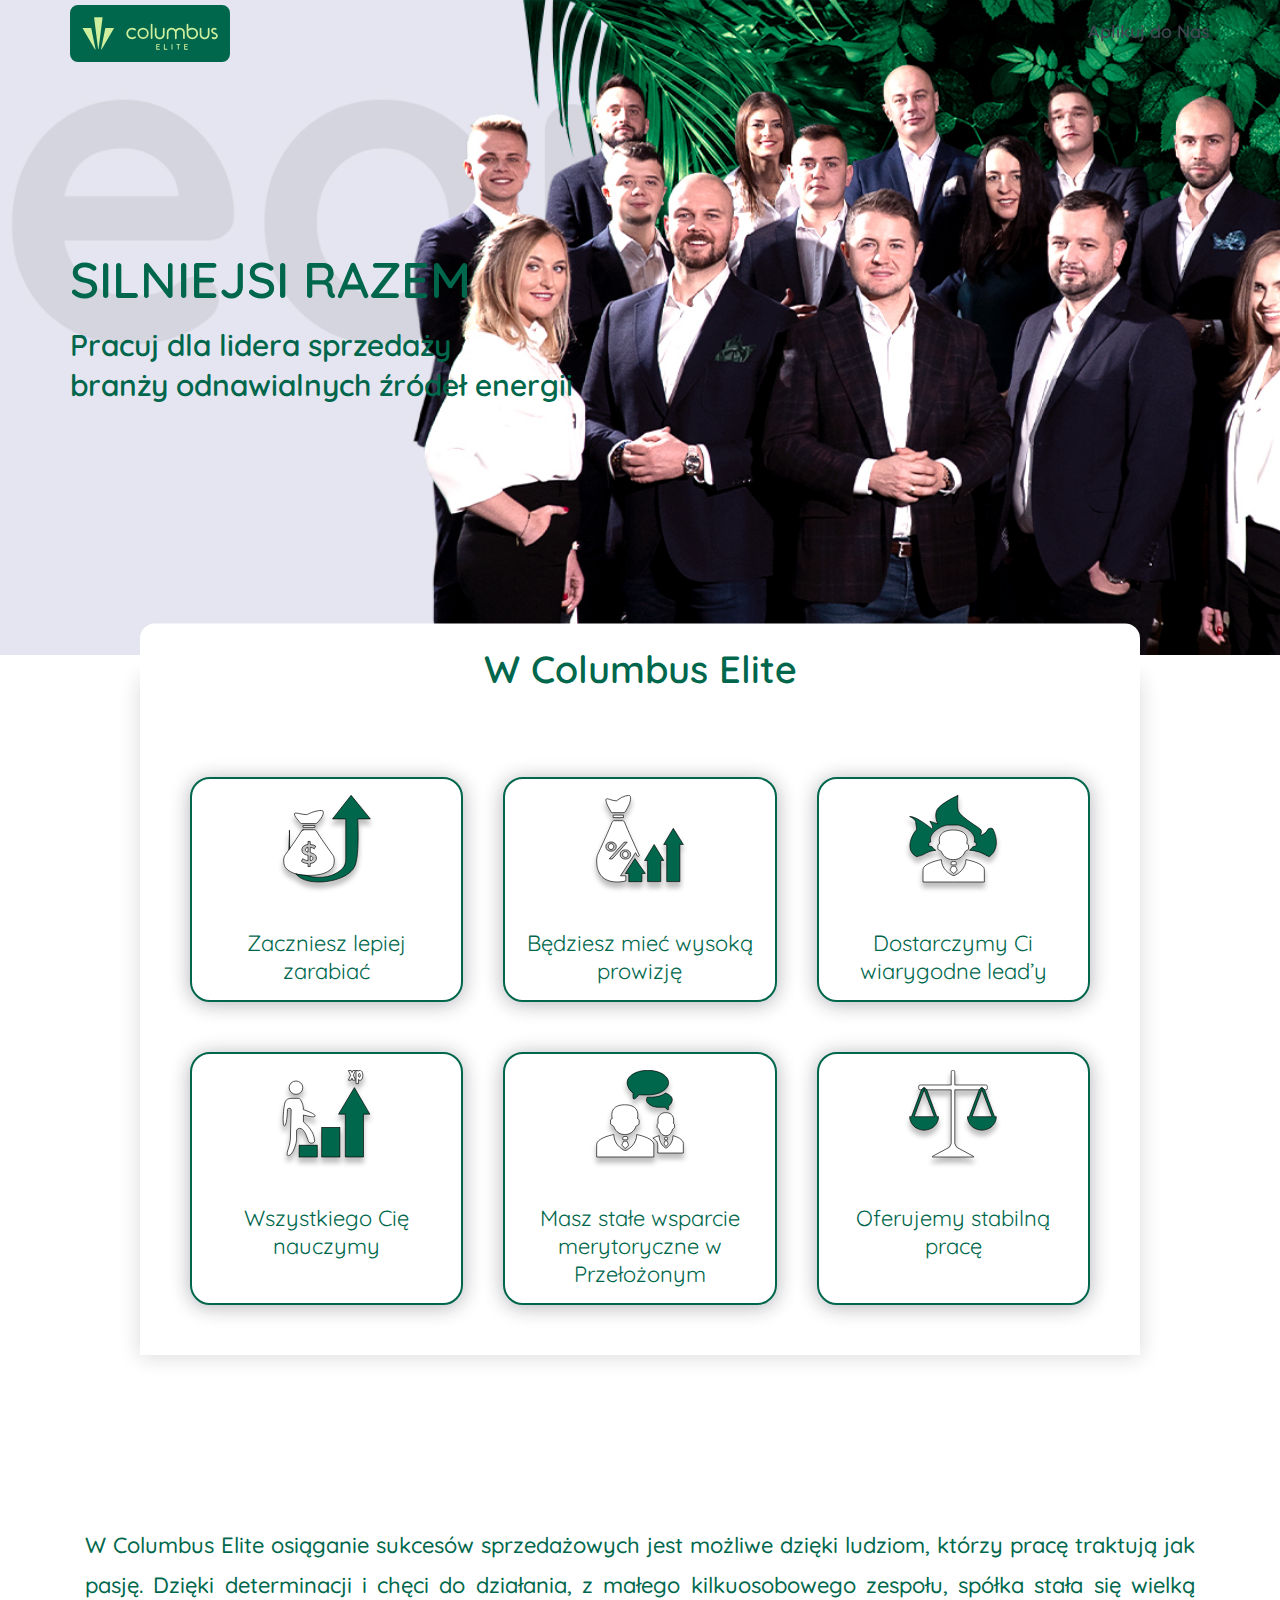
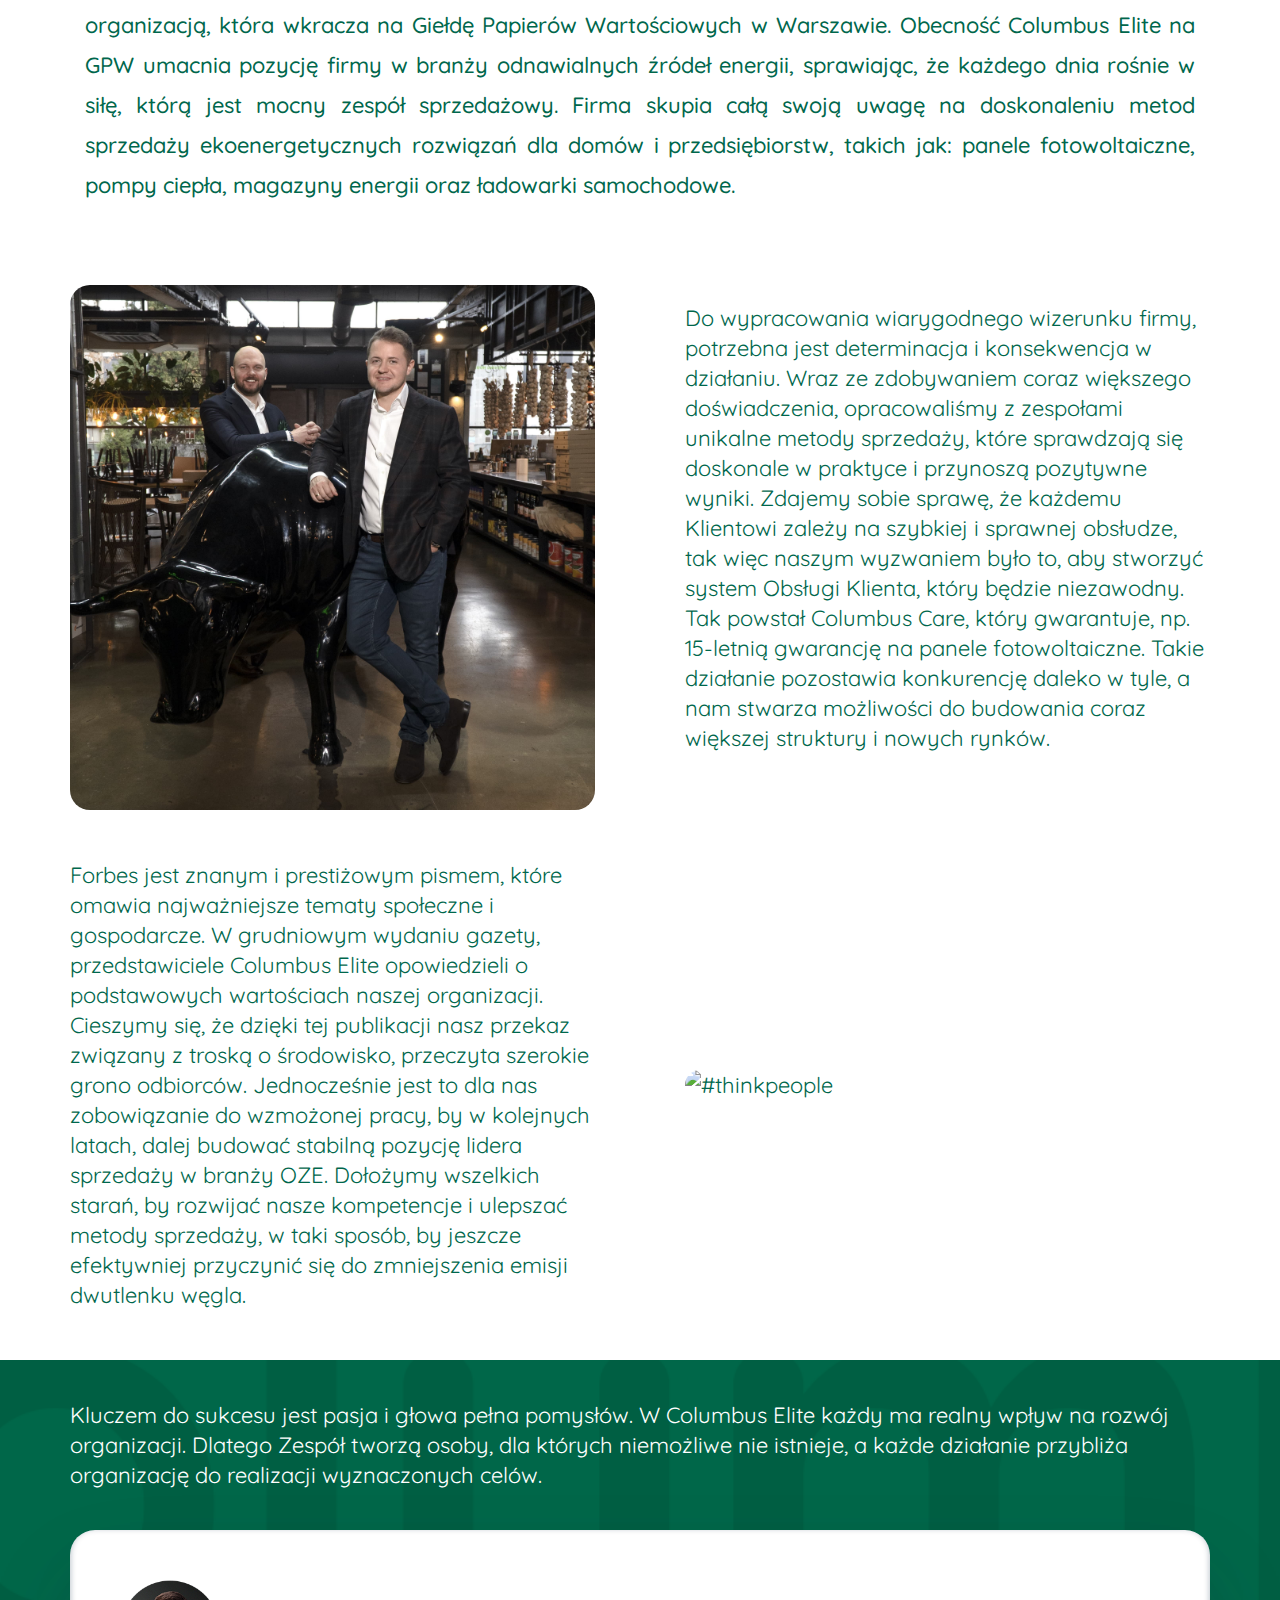
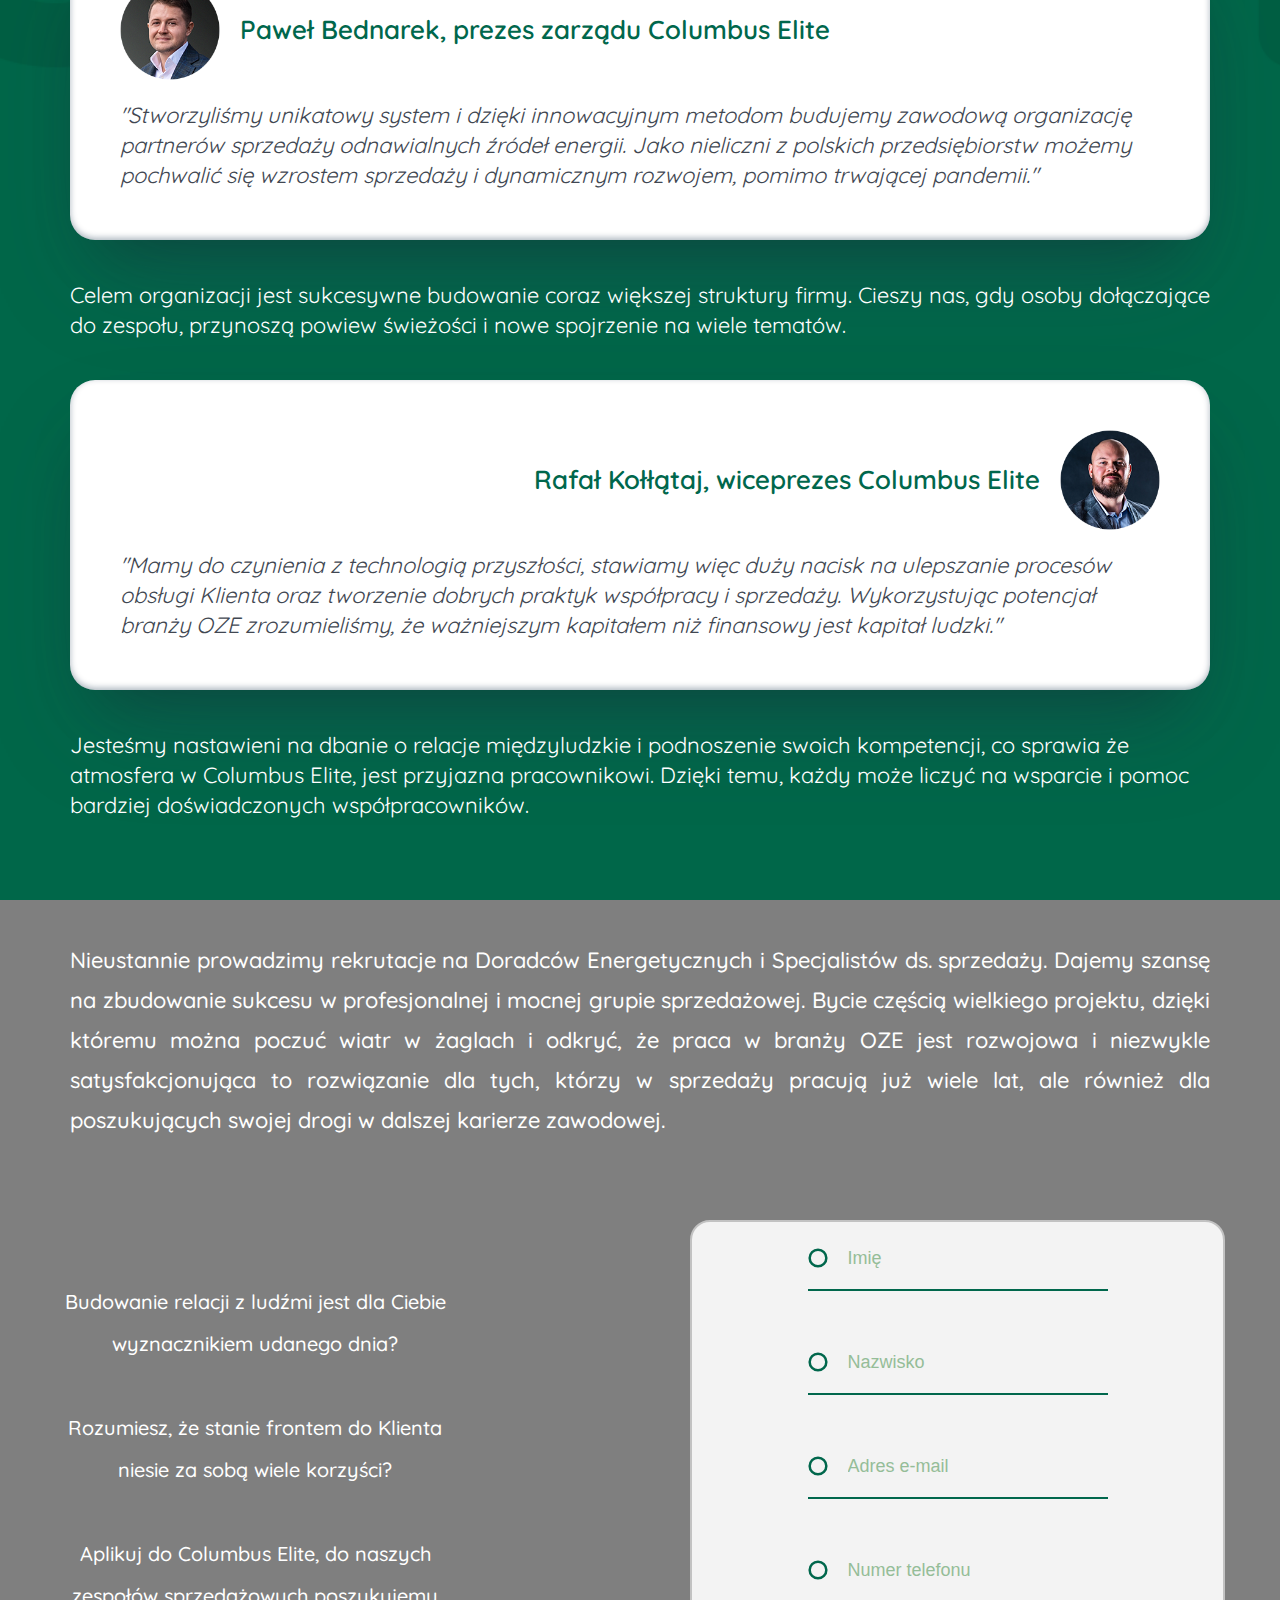
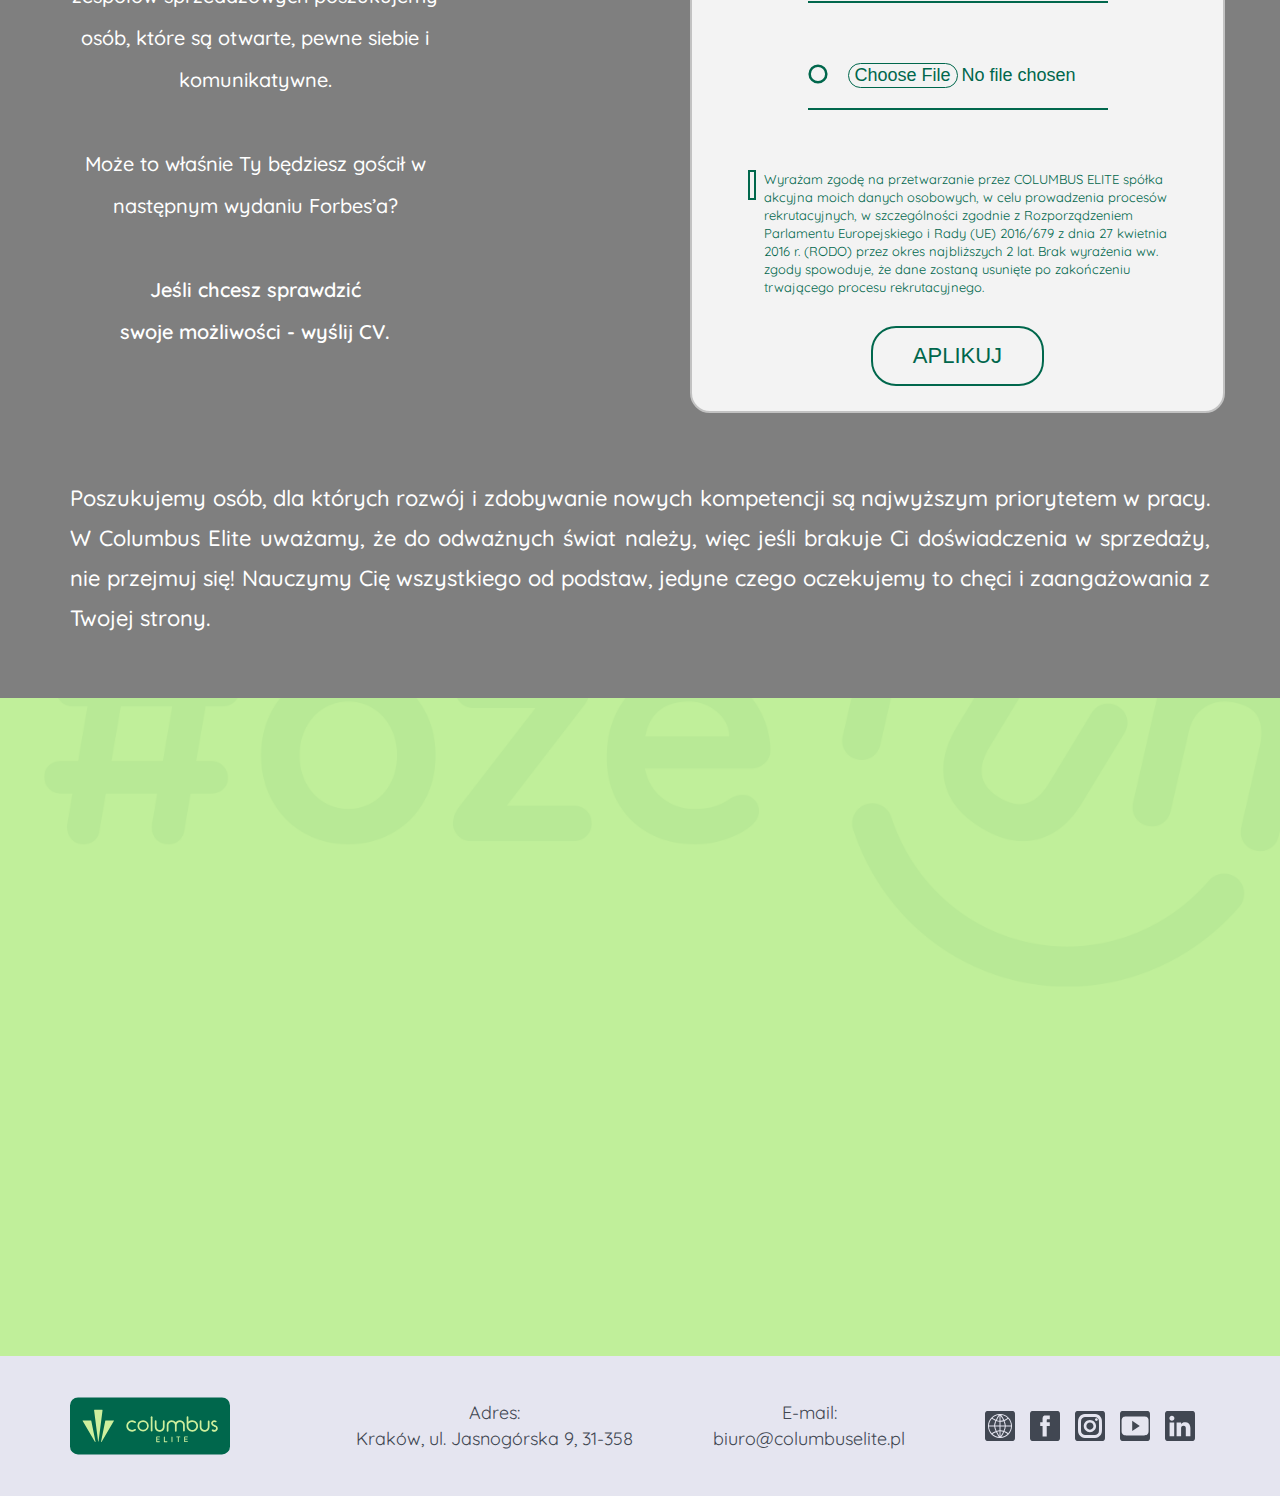
==== commit 43fe6600: "Update index.html" ====
--- a/index.html
+++ b/index.html
@@ -2,7 +2,7 @@
 <head>
     <meta charset="UTF-8">
     <meta name="viewport" content="width=device-width, initial-scale=1.0">
-    <link rel="stylesheet" href="./CSS/style.min.css">
+    <link rel="stylesheet" href="./CSS/style.css">
     <title>Forbes</title>
 </head>
 <body>
--- a/CSS/style.css
+++ b/CSS/style.css
@@ -0,0 +1,1844 @@
+/*
+* Prefixed by https://autoprefixer.github.io
+* PostCSS: v7.0.29,
+* Autoprefixer: v9.7.6
+* Browsers: last 4 version
+*/
+
+/* http://meyerweb.com/eric/tools/css/reset/
+   v2.0-modified | 20110126
+   License: none (public domain)
+*/
+
+html, body, div, span, applet, object, iframe,
+h1, h2, h3, h4, h5, h6, p, blockquote, pre,
+a, abbr, acronym, address, big, cite, code,
+del, dfn, em, img, ins, kbd, q, s, samp,
+small, strike, strong, sub, sup, tt, var,
+b, u, i, center,
+dl, dt, dd, ol, ul, li,
+fieldset, form, label, legend,
+table, caption, tbody, tfoot, thead, tr, th, td,
+article, aside, canvas, details, embed,
+figure, figcaption, footer, header, hgroup,
+menu, nav, output, ruby, section, summary,
+time, mark, audio, video {
+  margin: 0;
+	padding: 0;
+	border: 0;
+	font-size: 100%;
+	font: inherit;
+	vertical-align: baseline;
+}
+
+/* make sure to set some focus styles for accessibility */
+:focus {
+    outline: 0;
+}
+
+/* HTML5 display-role reset for older browsers */
+article, aside, details, figcaption, figure,
+footer, header, hgroup, menu, nav, section {
+	display: block;
+}
+
+body {
+	line-height: 1;
+}
+
+ol, ul {
+	list-style: none;
+}
+
+blockquote, q {
+	quotes: none;
+}
+
+blockquote:before, blockquote:after,
+q:before, q:after {
+	content: '';
+	content: none;
+}
+
+table {
+	border-collapse: collapse;
+	border-spacing: 0;
+}
+
+input[type=search]::-webkit-search-cancel-button,
+input[type=search]::-webkit-search-decoration,
+input[type=search]::-webkit-search-results-button,
+input[type=search]::-webkit-search-results-decoration {
+    -webkit-appearance: none;
+    -moz-appearance: none;
+}
+
+input[type=search] {
+    -webkit-appearance: none;
+    -moz-appearance: none;
+    -webkit-box-sizing: content-box;
+    box-sizing: content-box;
+}
+
+textarea {
+    overflow: auto;
+    vertical-align: top;
+    resize: vertical;
+}
+
+/**
+ * Correct `inline-block` display not defined in IE 6/7/8/9 and Firefox 3.
+ */
+
+audio,
+canvas,
+video {
+    display: inline-block;
+    *display: inline;
+    *zoom: 1;
+    max-width: 100%;
+}
+
+/**
+ * Prevent modern browsers from displaying `audio` without controls.
+ * Remove excess height in iOS 5 devices.
+ */
+
+audio:not([controls]) {
+    display: none;
+    height: 0;
+}
+
+/**
+ * Address styling not present in IE 7/8/9, Firefox 3, and Safari 4.
+ * Known issue: no IE 6 support.
+ */
+
+[hidden] {
+    display: none;
+}
+
+/**
+ * 1. Correct text resizing oddly in IE 6/7 when body `font-size` is set using
+ *    `em` units.
+ * 2. Prevent iOS text size adjust after orientation change, without disabling
+ *    user zoom.
+ */
+
+html {
+    font-size: 100%; /* 1 */
+    -webkit-text-size-adjust: 100%; /* 2 */
+    -ms-text-size-adjust: 100%; /* 2 */
+}
+
+/**
+ * Address `outline` inconsistency between Chrome and other browsers.
+ */
+
+a:focus {
+    outline: thin dotted;
+}
+
+/**
+ * Improve readability when focused and also mouse hovered in all browsers.
+ */
+
+a:active,
+a:hover {
+    outline: 0;
+}
+
+/**
+ * 1. Remove border when inside `a` element in IE 6/7/8/9 and Firefox 3.
+ * 2. Improve image quality when scaled in IE 7.
+ */
+
+img {
+    border: 0; /* 1 */
+    -ms-interpolation-mode: bicubic; /* 2 */
+}
+
+/**
+ * Address margin not present in IE 6/7/8/9, Safari 5, and Opera 11.
+ */
+
+figure {
+    margin: 0;
+}
+
+/**
+ * Correct margin displayed oddly in IE 6/7.
+ */
+
+form {
+    margin: 0;
+}
+
+/**
+ * Define consistent border, margin, and padding.
+ */
+
+fieldset {
+    border: 1px solid #c0c0c0;
+    margin: 0 2px;
+    padding: 0.35em 0.625em 0.75em;
+}
+
+/**
+ * 1. Correct color not being inherited in IE 6/7/8/9.
+ * 2. Correct text not wrapping in Firefox 3.
+ * 3. Correct alignment displayed oddly in IE 6/7.
+ */
+
+legend {
+    border: 0; /* 1 */
+    padding: 0;
+    white-space: normal; /* 2 */
+    *margin-left: -7px; /* 3 */
+}
+
+/**
+ * 1. Correct font size not being inherited in all browsers.
+ * 2. Address margins set differently in IE 6/7, Firefox 3+, Safari 5,
+ *    and Chrome.
+ * 3. Improve appearance and consistency in all browsers.
+ */
+
+button,
+input,
+select,
+textarea {
+    font-size: 100%; /* 1 */
+    margin: 0; /* 2 */
+    vertical-align: baseline; /* 3 */
+    *vertical-align: middle; /* 3 */
+}
+
+/**
+ * Address Firefox 3+ setting `line-height` on `input` using `!important` in
+ * the UA stylesheet.
+ */
+
+button,
+input {
+    line-height: normal;
+}
+
+/**
+ * Address inconsistent `text-transform` inheritance for `button` and `select`.
+ * All other form control elements do not inherit `text-transform` values.
+ * Correct `button` style inheritance in Chrome, Safari 5+, and IE 6+.
+ * Correct `select` style inheritance in Firefox 4+ and Opera.
+ */
+
+button,
+select {
+    text-transform: none;
+}
+
+/**
+ * 1. Avoid the WebKit bug in Android 4.0.* where (2) destroys native `audio`
+ *    and `video` controls.
+ * 2. Correct inability to style clickable `input` types in iOS.
+ * 3. Improve usability and consistency of cursor style between image-type
+ *    `input` and others.
+ * 4. Remove inner spacing in IE 7 without affecting normal text inputs.
+ *    Known issue: inner spacing remains in IE 6.
+ */
+
+button,
+html input[type="button"], /* 1 */
+input[type="reset"],
+input[type="submit"] {
+    -webkit-appearance: button; /* 2 */
+    cursor: pointer; /* 3 */
+    *overflow: visible;  /* 4 */
+}
+
+/**
+ * Re-set default cursor for disabled elements.
+ */
+
+button[disabled],
+html input[disabled] {
+    cursor: default;
+}
+
+/**
+ * 1. Address box sizing set to content-box in IE 8/9.
+ * 2. Remove excess padding in IE 8/9.
+ * 3. Remove excess padding in IE 7.
+ *    Known issue: excess padding remains in IE 6.
+ */
+
+input[type="checkbox"],
+input[type="radio"] {
+    -webkit-box-sizing: border-box;
+            box-sizing: border-box; /* 1 */
+    padding: 0; /* 2 */
+    *height: 13px; /* 3 */
+    *width: 13px; /* 3 */
+}
+
+/**
+ * 1. Address `appearance` set to `searchfield` in Safari 5 and Chrome.
+ * 2. Address `box-sizing` set to `border-box` in Safari 5 and Chrome
+ *    (include `-moz` to future-proof).
+ */
+
+input[type="search"] {
+    -webkit-appearance: textfield; /* 1 */
+    -webkit-box-sizing: content-box; /* 2 */
+    box-sizing: content-box;
+}
+
+/**
+ * Remove inner padding and search cancel button in Safari 5 and Chrome
+ * on OS X.
+ */
+
+input[type="search"]::-webkit-search-cancel-button,
+input[type="search"]::-webkit-search-decoration {
+    -webkit-appearance: none;
+}
+
+/**
+ * Remove inner padding and border in Firefox 3+.
+ */
+
+button::-moz-focus-inner,
+input::-moz-focus-inner {
+    border: 0;
+    padding: 0;
+}
+
+/**
+ * 1. Remove default vertical scrollbar in IE 6/7/8/9.
+ * 2. Improve readability and alignment in all browsers.
+ */
+
+textarea {
+    overflow: auto; /* 1 */
+    vertical-align: top; /* 2 */
+}
+
+/**
+ * Remove most spacing between table cells.
+ */
+
+table {
+    border-collapse: collapse;
+    border-spacing: 0;
+}
+
+html,
+button,
+input,
+select,
+textarea {
+    color: #222;
+}
+
+
+::-moz-selection {
+    background: #b3d4fc;
+    text-shadow: none;
+}
+
+::selection {
+    background: #b3d4fc;
+    text-shadow: none;
+}
+
+img {
+    vertical-align: middle;
+}
+
+fieldset {
+    border: 0;
+    margin: 0;
+    padding: 0;
+}
+
+textarea {
+    resize: vertical;
+}
+
+.chromeframe {
+    margin: 0.2em 0;
+    background: #ccc;
+    color: #000;
+    padding: 0.2em 0;
+}
+/* quicksand-300 - latin-ext_latin */
+@font-face {
+    font-family: 'Quicksand';
+    font-style: normal;
+    font-weight: 300;
+    src: local(''),
+         url('../Fonts/quicksand-v21-latin-ext_latin-300.woff2') format('woff2'), /* Chrome 26+, Opera 23+, Firefox 39+ */
+         url('../Fonts/quicksand-v21-latin-ext_latin-300.woff') format('woff'); /* Chrome 6+, Firefox 3.6+, IE 9+, Safari 5.1+ */
+  }
+  /* quicksand-regular - latin-ext_latin */
+  @font-face {
+    font-family: 'Quicksand';
+    font-style: normal;
+    font-weight: 400;
+    src: local(''),
+         url('../Fonts/quicksand-v21-latin-ext_latin-regular.woff2') format('woff2'), /* Chrome 26+, Opera 23+, Firefox 39+ */
+         url('../Fonts/quicksand-v21-latin-ext_latin-regular.woff') format('woff'); /* Chrome 6+, Firefox 3.6+, IE 9+, Safari 5.1+ */
+  }
+  /* quicksand-600 - latin-ext_latin */
+  @font-face {
+    font-family: 'Quicksand';
+    font-style: normal;
+    font-weight: 600;
+    src: local(''),
+         url('../Fonts/quicksand-v21-latin-ext_latin-600.woff2') format('woff2'), /* Chrome 26+, Opera 23+, Firefox 39+ */
+         url('../Fonts/quicksand-v21-latin-ext_latin-600.woff') format('woff'); /* Chrome 6+, Firefox 3.6+, IE 9+, Safari 5.1+ */
+  }
+  /* quicksand-500 - latin-ext_latin */
+  @font-face {
+    font-family: 'Quicksand';
+    font-style: normal;
+    font-weight: 500;
+    src: local(''),
+         url('../Fonts/quicksand-v21-latin-ext_latin-500.woff2') format('woff2'), /* Chrome 26+, Opera 23+, Firefox 39+ */
+         url('../Fonts/quicksand-v21-latin-ext_latin-500.woff') format('woff'); /* Chrome 6+, Firefox 3.6+, IE 9+, Safari 5.1+ */
+  }
+  /* quicksand-700 - latin-ext_latin */
+  @font-face {
+    font-family: 'Quicksand';
+    font-style: normal;
+    font-weight: 700;
+    src: local(''),
+         url('../Fonts/quicksand-v21-latin-ext_latin-600.woff2') format('woff2'), /* Chrome 26+, Opera 23+, Firefox 39+ */
+         url('../Fonts/quicksand-v21-latin-ext_latin-700.woff') format('woff'); /* Chrome 6+, Firefox 3.6+, IE 9+, Safari 5.1+ */
+  }
+html{
+    -webkit-box-sizing: border-box;
+            box-sizing: border-box;
+}
+*, *::before, *::after{
+    -webkit-box-sizing: inherit;
+            box-sizing: inherit;
+}
+body{
+    font-family: 'Quicksand';
+    font-style: normal;
+    font-size: 18px;
+    line-height: 26px;
+    font-weight: normal;
+    color: #1A1A1A;
+}
+img{
+    max-width: 100%;
+    height: auto;
+}
+.header{
+    top: 0;
+    left: 0;
+    width: 100%;
+    -webkit-transition: .2s linear;
+    -o-transition: .2s linear;
+    transition: .2s linear;
+    position: fixed;
+    z-index: 99;
+}
+.header_active{
+    background-color:white;
+}
+.wrapper{
+    max-width: 1170px;
+    margin: 0 auto;
+    padding: 0 15px;
+}
+.header__wrapper{
+    display: -webkit-box;
+    display: -ms-flexbox;
+    display: flex;
+    -ms-flex-wrap: wrap;
+        flex-wrap: wrap;
+    -webkit-box-align: baseline;
+        -ms-flex-align: baseline;
+            align-items: baseline;
+    -webkit-box-pack: justify;
+        -ms-flex-pack: justify;
+            justify-content: space-between;
+}
+.header__logo-item{
+    margin: 5px 0;
+    width: 160px  
+}
+.header__blocks{
+    display: -webkit-box;
+    display: -ms-flexbox;
+    display: flex;
+    -ms-flex-wrap: wrap;
+        flex-wrap: wrap;
+}
+.header__item{
+    margin-right: 80px;
+}
+.header__item:last-child{
+    margin-right: 0;
+}
+.header__link{
+    font-size: 18px;
+    font-weight: 600;
+    line-height: auto;  
+    text-decoration: none;
+    color: #414752;
+}
+.header__link:hover, .header__link:focus, .header__link:active{
+    opacity: .75;
+    color: #00674c;
+}
+.header__burger{
+    display: none;
+    margin-right: 15px;
+    width: 40px;
+    height: 30px;
+    position: relative;
+}
+.burger__line{
+    display: block;
+    width: 100%;
+    height: 4px;
+    background-color: #414752;
+    position: absolute;
+    left: 0;
+}
+.burger__line_first{
+    top: 0;
+}
+.burger__line_second{
+    top: 50%;
+    -webkit-transform: translateY(-50%);
+        -ms-transform: translateY(-50%);
+            transform: translateY(-50%);
+}
+.burger__line_third{
+    bottom: 0;
+}
+/* Header Styles End */
+/* Intro Styles Start */
+.intro{
+    max-height: 100vh;
+    max-width: 100vw;
+    background: url(../JPEG/forbs_main_banner.jpg) no-repeat;
+    background-size: cover;
+    background-position: center;
+}
+.content{
+    padding-top: 250px;
+    padding-bottom: 250px;
+    margin-bottom: 22px;
+}
+.intro__tittle{
+    width: -webkit-fit-content;
+    width: -moz-fit-content;
+    width: fit-content;
+    font-weight: bold;
+    font-size: 50px;
+    line-height: 60px;
+    text-transform: uppercase;
+    color: #00674c;
+}
+.intro-sub-tittle{
+    width: 600px;
+    font-weight: bold;
+    font-size: 30px;
+    line-height: 40px;
+    color: #00674c;
+    padding-top: 15px;
+}
+.intro-information__text{
+    font-size: 20px;
+    font-weight: 500;
+    line-height: 28px;
+    text-align: justify;
+    margin-top: 140px;
+    padding-bottom: 30px;
+    color: white;  
+    background-color: rgba(0, 103, 76, 0.35);
+}
+/* Intro Styles End */
+/* Benefits Styles Start */
+.benefits{
+    margin-bottom: 130px;
+}
+.benefits__wrap{
+    max-width: 1000px; 
+    -webkit-box-shadow: 0px 2px 20px rgba(21, 24, 36, 0.15993); 
+            box-shadow: 0px 2px 20px rgba(21, 24, 36, 0.15993);
+    margin: 0 auto;
+    background-color: white;
+    position: relative;
+}
+.benefits__tittle{
+    width: 100%;
+    text-align: center;
+    font-size: 38px;
+    line-height: 42px;
+    font-weight: 700;
+    color: #00674c;
+    padding-top: 25px;
+    position: absolute; 
+    top: 0;
+    left: 0;    
+    -webkit-transform: translateY(-80%);
+        -ms-transform: translateY(-80%);
+            transform: translateY(-80%);
+    background-color: #ffffff;
+    border-radius: 15px 15px 0 0;
+}
+.benefits__cards{
+    display: -ms-grid;
+    display: grid;
+    -ms-grid-columns: 1fr 40px 1fr 40px 1fr;
+    grid-template-columns: repeat(3, 1fr);
+    grid-column-gap: 40px;
+    padding: 100px 50px 0 50px;
+    background-color: #ffffff;
+    border-radius: 0 0 15px 15px;
+    
+}
+.benefits__card{
+    -ms-grid-column-span: 1;
+    grid-column: span 1;
+    margin-bottom: 50px;
+    border: solid 2px #00674c;
+    border-radius: 20px;
+    background-color:#ffffff;
+    -webkit-box-shadow: 0px 2px 20px rgba(21, 24, 36, 0.329);
+            box-shadow: 0px 2px 20px rgba(21, 24, 36, 0.329);
+}
+.benefits-card__img{
+    margin-bottom: 35px;
+    text-align: center;
+    padding-top: 15px;
+}
+.benefits-desc{
+    font-weight: 400;
+    font-size: 22px;
+    line-height: 28px;
+    color: #00674C;
+    text-align: center;
+    padding-bottom: 15px;
+}
+.benefits-card-img-icon{
+    width: 100px;
+    height: 100px;
+}
+/* Benefits Styles End */
+/* Info# Styles Start */
+.first-hashtag__img{
+    padding-top: 40px;
+}
+.info-hashtags__h2{
+    width: 100%;
+    font-size: 22px;
+    line-height: 40px;
+    font-weight: 500;
+    color: white;
+    text-align: justify;
+    padding-bottom: 20px;
+    padding-top: 40px;
+    padding-left: 15px;
+    padding-right: 15px;
+}
+.info-hashtags__tittle-txt{
+    width: 100%;
+    font-size: 22px;
+    line-height: 40px;
+    font-weight: 500;
+    color: #00674c;
+    text-align: justify;
+    padding-bottom: 40px;
+    padding-top: 40px;
+    padding-left: 15px;
+    padding-right: 15px;
+}
+.first-hashtag-info{
+    display: -ms-grid;
+    display: grid;
+    -ms-grid-columns: 1fr 90px 1fr;
+    grid-template-columns: repeat(2, 1fr) ;
+    grid-column-gap: 90px;
+    font-size: 22px;
+    font-weight: 400;
+    line-height: 30px;
+    color: #00674C;
+    -webkit-box-align: center;
+        -ms-flex-align: center;
+            align-items: center;    
+    padding-bottom: 50px;
+}
+.second-hashtag-info{
+    display: -ms-grid;
+    display: grid;
+    -ms-grid-columns: 1fr 90px 1fr;
+    grid-template-columns: repeat(2, 1fr) ;
+    grid-column-gap: 90px;
+    font-size: 22px;
+    font-weight: 400;
+    line-height: 30px;
+    color: #00674C;
+    -webkit-box-align: center;
+        -ms-flex-align: center;
+            align-items: center;    
+    padding-bottom: 50px;
+}
+/* Info# Styles End */
+/* Quotes Styles Start */
+.quotes-block{
+    background: url(../JPEG/quotes_bck.png) no-repeat center top;
+    background-size: cover;
+    padding-bottom: 40px;
+}
+.quotes-block-head-tittle{
+    padding:40px 0;
+}
+.quotes-block-head-tittle__h2{
+    font-size: 22px;
+    font-weight: 400;
+    line-height: 30px;
+    color: white;
+}
+.first-quote-block{
+    display: block;
+    background-color: #ffffff;
+    padding:50px;
+    border-radius: 25px;
+    -webkit-box-shadow: rgba(50, 50, 93, 0.25) 0px 50px 100px -20px, rgba(0, 0, 0, 0.3) 0px 30px 60px -30px, rgba(10, 37, 64, 0.35) 0px -2px 6px 0px inset;
+            box-shadow: rgba(50, 50, 93, 0.25) 0px 50px 100px -20px, rgba(0, 0, 0, 0.3) 0px 30px 60px -30px, rgba(10, 37, 64, 0.35) 0px -2px 6px 0px inset;
+}
+.second-quote-block{
+    display: block;
+    background-color: #ffffff;
+    padding:50px;
+    border-radius: 25px;
+    -webkit-box-shadow: rgba(50, 50, 93, 0.25) 0px 50px 100px -20px, rgba(0, 0, 0, 0.3) 0px 30px 60px -30px, rgba(10, 37, 64, 0.35) 0px -2px 6px 0px inset;
+            box-shadow: rgba(50, 50, 93, 0.25) 0px 50px 100px -20px, rgba(0, 0, 0, 0.3) 0px 30px 60px -30px, rgba(10, 37, 64, 0.35) 0px -2px 6px 0px inset;
+}
+.first-block-quote-author-block{
+    display: -webkit-box;
+    display: -ms-flexbox;
+    display: flex;
+    -ms-flex-wrap: wrap;
+        flex-wrap: wrap;
+    -webkit-box-align: center;
+        -ms-flex-align: center;
+            align-items: center;
+}
+.first-quote-block__img{
+    width: 100px;
+    height: 100px;
+}
+.first-quote-author{
+    padding-left: 20px;
+    font-size: 26px;
+    font-weight: 600;
+    line-height: 30px;
+    color: #00674c;
+}
+.first-quote-text{
+    padding-top: 20px;
+    font-size: 22px;
+    font-weight: 400;
+    font-style: italic;
+    line-height: 30px;
+    color: #414752;
+}
+.second-block-quote-author-block{
+    display: -webkit-box;
+    display: -ms-flexbox;
+    display: flex;
+    -ms-flex-wrap: wrap;
+        flex-wrap: wrap;
+    -webkit-box-align: center;
+        -ms-flex-align: center;
+            align-items: center;
+    -webkit-box-pack: end;
+        -ms-flex-pack: end;
+            justify-content: flex-end;
+}
+.second-quote-block__img{
+    width: 100px;
+    height: 100px;
+}
+.second-quote-author{
+    padding-right: 20px;
+    font-size: 26px;
+    font-weight: 600;
+    line-height: 30px;
+    color: #00674c;
+}
+.second-quote-text{
+    padding-top: 20px;
+    font-size: 22px;
+    font-weight: 400;
+    font-style: italic;
+    line-height: 30px;
+    color: #414752;
+}
+/* Quotes Styles End */
+/* Regulamin Styles Start*/
+.fieldset__wrap{
+    max-width: 1170px;
+    margin: 0 auto;
+}
+.aplikation-form{ 
+    background: url(../JPEG/apliktaion-bck.png) no-repeat fixed center top;
+    background-size: cover;
+    background-color: rgba(0, 0, 0, 0.5);
+    padding-bottom: 40px;
+}
+.aplikation-form__tittle{
+    font-size: 20px;
+    line-height: 42px;
+    font-weight: 500;
+    color: #fff;
+    text-align: center;
+    margin: auto 0;
+}
+.aplikation-form-tittle__wrap{
+    width: 400px;
+    display: -webkit-box;
+    display: flex;
+    display: -ms-flexbox;
+} 
+.aplikation-form__wrap{
+    display: -ms-grid;
+    display: grid;
+    -ms-grid-columns: 1fr 100px 1fr;
+    grid-template-columns: repeat(2, 1fr) ;
+    grid-column-gap: 100px;
+    margin: 0 auto;
+    padding-top: 60px;
+    padding-bottom: 25px;
+    background: rgba(0, 0, 0, 0.5) no-repeat cover;
+}
+.aplikation-form__info{
+    padding-top: 25px;
+    border: solid 2px rgb(194, 194, 194);
+    border-radius: 20px;
+    background-color: rgba(255, 255, 255, 0.911);
+    text-align: -webkit-center;
+}
+.aplikation-form-field__wrap{
+    max-width: 450px;
+    text-align: center;
+}
+.aplikation-form__input{
+    background: transparent url(../SVG/circle_icon.svg) no-repeat left 1px;
+    background-size: 20px;
+    border: 0;
+    border-bottom: solid 2px #00674C;
+    margin-bottom: 60px;
+    width: 300px;
+    padding-left: 40px;
+    padding-bottom: 20px;
+    font-weight: 400;
+    font-size: 18px;
+    color: #00674C;
+}
+.aplikation-form__input::-webkit-input-placeholder{
+    font-weight: 400;
+    font-size: 18px;
+    color: #95bd98;
+}
+.aplikation-form__input::-moz-placeholder{
+    font-weight: 400;
+    font-size: 18px;
+    color: #95bd98;
+}
+.aplikation-form__input:-ms-input-placeholder{
+    font-weight: 400;
+    font-size: 18px;
+    color: #95bd98;
+}
+.aplikation-form__input::-ms-input-placeholder{
+    font-weight: 400;
+    font-size: 18px;
+    color: #95bd98;
+}
+.aplikation-form__input::placeholder{
+    font-weight: 400;
+    font-size: 18px;
+    color: #95bd98;
+}
+#file-input{
+    color: #00674C;
+}
+input[type="file"]::-webkit-file-upload-button{
+    color: #00674C;
+    background: transparent;
+    border:solid 1px;
+    border-color:#00674C;
+    border-radius:20px;
+}
+input[type="file"]::-webkit-file-upload-button:hover, input[type="file"]::-webkit-file-upload-button:focus{
+    background-color: #79BC99;
+    -webkit-transition: .2s ease-in-out;
+    transition: .2s ease-in-out;
+}
+input[type="file"]::-webkit-file-upload-button:active{
+    background: #CEEF9D;
+}
+.aplikation-form-field-checkbox__label{
+    display: -webkit-inline-box;
+    display: -ms-inline-flexbox;
+    display: inline-flex;
+    margin: 0 auto;
+    padding: 0 15px 30px 15px;
+}
+.aplikation-form-input__checkbox{
+    display: none;
+}
+.aplikation-form-field-checkbox__custom{
+    display: inline-table;
+    height: 30px;
+    width: 30px;
+    border: solid 2px #00674C;
+    margin-right: 8px;
+    position: relative;
+}
+.aplikation-form-field-checkbox__custom::before{
+    content: "";
+    position: absolute;
+    top: 50%;
+    left: 50%;
+    -webkit-transform: translate(-50%, -50%);
+        -ms-transform: translate(-50%, -50%);
+            transform: translate(-50%, -50%);
+    display: block;
+    width: 20px;
+    height: 20px;
+    background: transparent url(../SVG/Logo/sygnet_ziel_ciemne.svg) no-repeat;
+    opacity: 0;
+    -webkit-transition: .2s linear ease-in;
+    -o-transition: .2s linear ease-in;
+    transition: .2s linear ease-in;    
+}
+.aplikation-form-input__checkbox:checked + .aplikation-form-field-checkbox__custom::before{
+    opacity: 1;
+}
+.aplikation-form-field-checkbox-text__p{
+    font-size: 13px;
+    font-weight: 400;
+    line-height: 18px;
+    text-align: left;
+    color: #00674C;
+}
+.aplikation-form__btn{
+    margin-bottom: 25px;
+    padding: 15px 40px;
+    text-transform: uppercase;
+    font-size: 22px;
+    font-weight: 500;
+    border:solid 2px #00674C;
+    background: transparent;
+    color: #00674C;
+    border-radius: 25px;
+}
+.aplikation-form__btn:hover, .aplikation-form__btn:focus {
+    background-color: #79BC99;
+    -webkit-transition: .2s ease-in-out;
+    -o-transition: .2s ease-in-out;
+    transition: .2s ease-in-out;
+}
+.aplikation-form__btn:active{
+    background: #CEEF9D;
+}
+/* Regulamin Styles End */
+/* Video Styles Start */
+.video{
+    width: 100%;
+    background: url(../JPEG/oze_fun.png) no-repeat center top;
+    background-size: cover;
+
+    
+}
+.video__wrapper{
+max-width: 1170px;
+margin: 0 auto;
+position: relative;
+}
+.video__item{
+    padding-top: 56.25%;
+    padding-bottom: 0;
+}
+.video-celite{
+    position: absolute;
+    top: 0; 
+    left: 0;
+    width: 100%;
+    height: 100%;
+}
+/* Video Styles End */
+/* Footer Styles Start */
+.footer{
+    background-color: #E5E5F0;
+    padding-top: 35px;
+    padding-bottom: 35px;
+}
+.footer-logo__pic{
+    height: 60px;
+    width: 160px;
+    margin: 5px 0;
+}
+.footer__items{
+    display: -webkit-box;
+    display: -ms-flexbox;
+    display: flex;
+    -ms-flex-wrap: wrap;
+        flex-wrap: wrap;
+    -webkit-box-pack: justify;
+        -ms-flex-pack: justify;
+            justify-content: space-between;
+    -webkit-box-align: center;
+        -ms-flex-align: center;
+            align-items: center;
+}
+.footer-nav__info{
+    display: -webkit-box;
+    display: -ms-flexbox;
+    display: flex;
+    -ms-flex-wrap: wrap;
+        flex-wrap: wrap;
+}
+.footer-nav-info-column{
+    text-align: center;
+}
+.footer-nav-info-column__link{
+    font-size: 18px;
+    line-height: 24px;
+    text-decoration: none;
+    color: #414752;
+}
+.footer-nav-info-column{
+    margin-right: 80px;
+}
+.footer-nav-info-column-smlinks__icons{
+    -webkit-box-align: baseline;
+        -ms-flex-align: baseline;
+            align-items: baseline;
+    width: 30px;
+    height: auto;
+}
+.footer-nav-info-column__smlinks{
+    margin-right: 15px;
+    margin-top: auto;
+    margin-bottom: auto;
+}
+.footer-nav-info-smlinks{
+    display: -webkit-box;
+    display: -ms-flexbox;
+    display: flex;
+    -ms-flex-wrap: wrap;
+        flex-wrap: wrap;
+}
+/* adaptive settings start */
+@media screen and (max-width: 1024px){
+    .header__link{
+        font-size: 22px;
+    }
+    .header__item{
+        margin-right: 40px;
+    }
+    .header__item:last-child{
+        margin-right: 0;
+    }
+    .content{
+        padding-top: 350px;
+        padding-bottom: 200px;
+    }
+    .intro__tittle{
+        padding-left: 15px;
+        padding-right: 15px;
+        background-color: rgba(255, 255, 255, 0.5);
+        border-radius: 10px;
+    }
+    .intro-sub-tittle{
+        padding-left: 15px;
+        padding-right: 15px;
+        background-color: rgba(255, 255, 255, 0.5);
+        border-radius: 10px;
+    }
+    .header__logo-item{
+        margin: 15px 0;
+        width: 160px;  
+    }
+    .intro__subtittle{
+        font-size: 28px;
+        line-height: 36px;
+        padding: 0 15px;
+    }
+    .intro-information__text{
+        font-size: 24px;
+        line-height: 32px;
+        padding: 0 15px;
+    }
+    .benefits{
+        margin-bottom: 0;
+    }
+    .benefits__cards{
+        border-radius: 15px 15px 0 0;
+    }
+    .benefits__tittle{
+        padding: 50px 50px 25px 25px;
+    }
+    .aplikation-form__wrap{
+        display: -ms-grid;
+        display: grid;
+        -ms-grid-columns: 1fr 50px 1fr;
+        grid-template-columns: repeat(2, 1fr) ;
+        grid-column-gap: 50px;
+        margin: 0 auto;
+        padding-top: 60px;
+        padding-bottom: 25px;
+        background: rgba(0, 0, 0, 0.5) no-repeat cover;
+    }
+    .first-hashtag-info{
+        padding-left: 15px;
+        padding-right: 15px;
+        display: -ms-grid;
+        display: grid;
+        -ms-grid-column-span: 2;
+        grid-column: span 2;
+        grid-column-gap: 60px;
+        font-weight: 500;
+        line-height: 32px;
+        -webkit-box-align: center;
+            -ms-flex-align: center;
+                align-items: center;
+        text-align: center;    
+        padding-bottom: 50px;
+    }
+    .first-hashtag__img{
+        width: 100%;
+    }
+    .second-hashtag-info{
+        padding-left: 15px; 
+        padding-right: 15px;
+        display: -ms-grid;
+        display: grid;
+        -ms-grid-columns: 1fr;
+        grid-template-columns: repeat(1, 1fr) ;
+        grid-column-gap: 60px;
+        font-size: 24px;
+        font-weight: 500;
+        line-height: 32px;
+        -webkit-box-align: center;
+            -ms-flex-align: center;
+                align-items: center;
+        text-align: center;    
+        padding-bottom: 50px;
+    }
+    .first-hashtag__img, .hashtag-text-first{
+        -ms-grid-column-span: 2;
+        grid-column: span 2;
+    }
+    .hashtag-text-first{
+        margin-top: 15px;
+    }
+    .second-hashtag__img, .hashtag-text-second{
+        -ms-grid-column-span: 2;
+        grid-column: span 2;
+    }
+    .second-hashtag__img{
+        -ms-grid-row: -1;
+            grid-row-start: -1;
+    }
+    .hashtag-text-second{
+        margin-top: 15px;
+    }
+}
+@media screen and (max-width: 817px) {
+    .header__burger{
+        display: block;
+        -ms-flex-item-align: center;
+            -ms-grid-row-align: center;
+            align-self: center;
+    }
+    .header__nav{
+        width: 100%;
+        height: 100%;
+        position: fixed;
+        top: 0;
+        left: 0;
+        background-color: rgba(0, 0, 0, 0.95);
+        z-index: 10;
+        padding: 75px;
+        -webkit-transform: translateX(100%);
+            -ms-transform: translateX(100%);
+                transform: translateX(100%);
+        -webkit-transition: .2s all linear;
+        -o-transition: .2s all linear;
+        transition: .2s all linear;
+    }
+    .header__nav_active{
+        -webkit-transform: translateX(0);
+            -ms-transform: translateX(0);
+                transform: translateX(0);
+    }
+    .header__item{
+        width: 100%;
+        margin-right: 0;
+        margin-bottom: 35px;
+        border-bottom: solid 2px #fff;
+    }
+    .header__item:last-child{
+        margin-bottom: 0;
+    }
+    .header__link{
+        font-size: 30px;
+        line-height: 55px;
+    }
+    .header__nav-close{
+        width: 40px;
+        height: 40px;
+        position: absolute;
+        top: 20px;
+        right: 20px;
+        z-index: 11;
+    }
+    .header__nav-close-line{
+        display: block;
+        height: 4px;
+        width: 100%;
+        background-color: #fff;
+        position: absolute;
+        top: 50%;
+    }
+    .header__nav-close-line:first-child{
+        -webkit-transform: translateY(-50%) rotate(45deg);
+            -ms-transform: translateY(-50%) rotate(45deg);
+                transform: translateY(-50%) rotate(45deg);
+    }
+    .header__nav-close-line:last-child{
+        -webkit-transform: translateY(-50%) rotate(-45deg);
+            -ms-transform: translateY(-50%) rotate(-45deg);
+                transform: translateY(-50%) rotate(-45deg);
+    }
+    .burger::marker{
+        color: transparent;
+    }
+    .content{
+        padding-top: 400px;
+        padding-bottom: 150px;
+    }
+    .intro{
+        background: url(../JPEG/Frame_103.png) no-repeat;
+        background-size: cover;
+        background-position: center;
+    }
+    .benefits__cards{
+        border-radius: 15px 15px 0 0;
+    }
+    .aplikation-form__tittle , .aplikation-form__info{
+        -ms-grid-column-span: 2;
+        grid-column: span 2;
+    }
+    .aplikation-form__tittle{
+        padding-bottom: 50px;
+    }
+    .aplikation-form__info{
+        padding-top: 25px;
+        margin: 0 auto;
+        max-width: 400px;
+        -ms-grid-row-align: center;
+        -ms-grid-column-align: center;
+        place-self: center;
+    }
+    .aplikation-form-tittle__wrap{
+        margin: 0 auto;
+        width: 100vw;
+    }
+    .aplikation-form__wrap{
+        text-align: center;
+        min-width: auto;
+    }
+    .aplikation-form__input::-webkit-input-placeholder{
+        font-size: 23px;
+    }
+    .aplikation-form__input::-moz-placeholder{
+        font-size: 23px;
+    }
+    .aplikation-form__input:-ms-input-placeholder{
+        font-size: 23px;
+    }
+    .aplikation-form__input::-ms-input-placeholder{
+        font-size: 23px;
+    }
+    .aplikation-form__input::placeholder{
+        font-size: 23px;
+    }
+    .intro-information__text{
+        text-align: center;
+    }
+    .intro__tittle{
+        width: auto;
+        text-align: center;
+        background-color: rgba(255, 255, 255, 0.8);
+        border-radius: 10px 10px 0 0;
+    }
+    .intro-sub-tittle{
+        width: auto;
+        text-align: center;
+        background-color: rgba(255, 255, 255, 0.8);
+        border-radius: 0 0 10px 10px;
+    }
+    .intro__subtittle{
+        text-align: center;
+    }
+    .benefits-desc{
+        font-size: 20px;
+    }
+    .first-hashtag__img, .hashtag-text-first{
+        -ms-grid-column-span: 2;
+        grid-column: span 2;
+    }
+    .info-hashtags__h2{
+        text-align: center;
+    }
+    .hashtag-text-first{
+        margin-top: 15px;
+    }
+    .second-hashtag__img, .hashtag-text-second{
+        -ms-grid-column-span: 2;
+        grid-column: span 2;
+    }
+    .second-hashtag__img{
+        -ms-grid-row: -1;
+            grid-row-start: -1;
+    }
+    .hashtag-text-second{
+        margin-top: 15px;
+    }
+    .quotes-block-head-tittle__h2{
+        text-align: center;
+    }
+    .first-block-quote-author-block{
+        place-content: center;
+        text-align: center;
+    }
+    .second-block-quote-author-block{
+        display: -ms-grid;
+        display: grid;
+        place-content: center;
+        text-align: center;
+    }
+    .first-quote-block__photo{
+        padding-bottom: 15px;
+    }
+    .second-quote-block__photo{
+    -ms-grid-row: -1;
+        grid-row-start: -1;
+    padding-bottom: 15px;
+    }
+    .footer-nav-info-column{
+        padding-top: 20px;
+        padding-bottom: 20px;
+        margin: 0 auto;
+    }
+    .footer__items {
+        display: -webkit-box;
+        display: -ms-flexbox;
+        display: flex;
+        -ms-flex-wrap: wrap;
+            flex-wrap: wrap;
+        -webkit-box-pack: center;
+            -ms-flex-pack: center;
+                justify-content: center;
+        -webkit-box-align: center;
+            -ms-flex-align: center;
+                align-items: center;
+        max-width: 375px;
+        margin: 0 auto;
+    }
+    .footer{
+        padding-top: 50px;
+        padding-bottom: 50px;
+    }
+    .footer-nav-info-column__smlinks{
+        margin-right: 15px;
+    }
+    .footer-nav-info-column__smlinks:last-child{
+        margin-right: 0;
+    }
+    .footer-nav-info-smlinks{
+        display: -webkit-box;
+        display: -ms-flexbox;
+        display: flex;
+        -ms-flex-wrap: wrap;
+            flex-wrap: wrap;
+        -webkit-box-pack: center;
+            -ms-flex-pack: center;
+                justify-content: center;
+        -webkit-box-align: center;
+            -ms-flex-align: center;
+                align-items: center;
+        max-width: 375px;
+        margin: 0 auto;
+    }
+}
+@media screen and (max-width: 580px){
+
+    .benefits__cards{
+        display: -ms-grid;
+        display: grid;
+        -ms-grid-columns: 1fr 30px 1fr;
+        grid-template-columns: repeat(2, 1fr);
+        grid-column-gap: 30px;
+        padding: 30px 20px 0 20px;
+        border-radius: 0;
+    }
+    .benefits__card{
+        -ms-grid-column-span: 1;
+        grid-column: span 1;
+        margin-bottom: 50px;
+    }
+    .benefits__wrap{
+        max-width: auto; 
+        -webkit-box-shadow: 0px 2px 20px rgba(21, 24, 36, 0.15993); 
+                box-shadow: 0px 2px 20px rgba(21, 24, 36, 0.15993);
+        margin: 0 auto;
+        position: relative;
+    }
+    .benefits__tittle{
+        width: 100%;
+        font-size: 22px;
+        line-height: 40px;
+        font-weight: 600;
+        color: #00674c;
+        padding: 50px 50px 25px 25px;
+        position: absolute; 
+        top: 0;
+        left: 0;    
+        -webkit-transform: translateY(-100%);
+            -ms-transform: translateY(-100%);
+                transform: translateY(-100%);
+    }
+    .intro__tittle{
+        width: auto;
+        font-weight: 700;
+        line-height: 48px;
+        text-transform: uppercase;
+        color: #00674c;
+    }
+    .intro__subtittle{
+        font-size: 22px;
+        line-height: 34px;
+    }
+    .intro-information__text{
+        font-size: 18px;
+        line-height: 26px;
+    }
+    .benefits-desc{
+        font-size: 19px;
+        line-height: 34px;
+    }
+    .first-quote-text{
+        padding-top: 20px;
+        font-size: 22px;
+        font-weight: 400;
+        font-style: italic;
+        line-height: 30px;
+        color: #414752;
+        text-align: center;
+    }
+    .second-quote-text{
+        padding-top: 20px;
+        font-size: 22px;
+        font-weight: 400;
+        font-style: italic;
+        line-height: 30px;
+        color: #414752;
+        text-align: center;
+    }
+    .info-hashtags__tittle-txt{
+        width: 100%;
+        font-size: 22px;
+        line-height: 40px;
+        font-weight: 500;
+        color: #00674c;
+        text-align: center;
+        padding-bottom: 40px;
+        padding-top: 40px;
+        padding-left: 15px;
+        padding-right: 15px;
+    }
+    .aplikation-form__tittle{
+        margin-left: 15px;
+        margin-right: 15px;
+        padding-bottom: 20px;
+        font-size: 19px;
+        line-height: 28px;
+        font-weight: 600;
+    }
+    .aplikation-form__wrap{
+        grid-column-gap: 0;
+    }
+    .aplikation-form__tittle , .aplikation-form__info{
+        -ms-grid-column-span: 2;
+        grid-column: span 2;
+    }
+    .aplikation-form__info{ 
+        margin: 0;
+        padding-top: 25px;
+        width: 360px;
+        -ms-grid-row-align: center;
+        -ms-grid-column-align: center;
+        place-self: center;
+    }
+    .aplikation-form__input::-webkit-input-placeholder{
+        font-size: 18px;
+        line-height: 34px;
+        font-weight: 500;
+    }
+    .aplikation-form__input::-moz-placeholder{
+        font-size: 18px;
+        line-height: 34px;
+        font-weight: 500;
+    }
+    .aplikation-form__input:-ms-input-placeholder{
+        font-size: 18px;
+        line-height: 34px;
+        font-weight: 500;
+    }
+    .aplikation-form__input::-ms-input-placeholder{
+        font-size: 18px;
+        line-height: 34px;
+        font-weight: 500;
+    }
+    .aplikation-form__input::placeholder{
+        font-size: 18px;
+        line-height: 34px;
+        font-weight: 500;
+    }
+    .aplikation-form-field-checkbox__text{
+        font-size: 16px;
+        line-height: 26px;
+        font-weight: 400;
+    }
+    .info-hashtags__h2{
+        font-size: 19px;
+        line-height: 26px;
+        font-weight: 600;
+    }
+    .hashtag-text-first{
+        padding-top: 20px;
+        font-size: 22px;
+        line-height: 40px;
+        font-weight: 500;
+    }
+    .hashtag-text-second{
+        padding-bottom: 20px;
+        font-size: 22px;
+        line-height: 40px;
+        font-weight: 500;
+    }
+    .footer-nav-info-column__link{
+        font-size: 18px;
+        line-height: 26px;
+        font-weight: 400;
+    }
+    .footer-nav-info-column{
+        margin-right: 0;
+    }
+    .footer-nav-info-column{
+        padding-top: 20px;
+        padding-bottom: 20px;
+        margin: 0 auto;
+    }
+    .footer__items {
+        display: -webkit-box;
+        display: -ms-flexbox;
+        display: flex;
+        -ms-flex-wrap: wrap;
+            flex-wrap: wrap;
+        -webkit-box-pack: center;
+            -ms-flex-pack: center;
+                justify-content: center;
+        -webkit-box-align: center;
+            -ms-flex-align: center;
+                align-items: center;
+        max-width: 375px;
+        margin: 0 auto;
+    }
+    .footer{
+        padding-top: 50px;
+        padding: 50px;
+    }
+    .footer-nav-info-column__smlinks{
+        margin-right: 15px;
+    }
+    .footer-nav-info-column__smlinks:last-child{
+        margin-right: 0;
+    }
+    .footer-nav-info-smlinks{
+        display: -webkit-box;
+        display: -ms-flexbox;
+        display: flex;
+        -ms-flex-wrap: wrap;
+            flex-wrap: wrap;
+        -webkit-box-pack: center;
+            -ms-flex-pack: center;
+                justify-content: center;
+        -webkit-box-align: center;
+            -ms-flex-align: center;
+                align-items: center;
+        max-width: 375px;
+        margin: 0 auto;
+    }
+}
+@media screen and (max-width: 440px){
+    .intro{
+        min-height: 100vh;
+        max-width: 100vw;
+        background: url(../JPEG/Frame_104.png) no-repeat;
+        background-size: cover;
+        background-position: center;
+    }
+    .benefits__cards{
+        border-radius: 0;
+    }
+    .content{
+        padding-top: 480px;
+        padding-bottom: 100px;
+    }
+    .intro__tittle {
+        width: auto;
+        font-size: 30px;
+        font-weight: 700;
+        line-height: 48px;
+        text-transform: uppercase;
+        color: #00674c;
+    }
+    .intro-sub-tittle{
+        width: auto;
+        font-size: 22px;
+        font-weight: 700;
+        line-height: 24px;
+        color: #00674c;
+        padding-bottom: 15px;
+    }
+}
+@media screen and (max-width: 375px){
+    .header__burger{
+        display: block;
+        -ms-flex-item-align: center;
+            -ms-grid-row-align: center;
+            align-self: center;
+    }
+    .header__nav{
+        width: 100%;
+        height: 100%;
+        position: fixed;
+        top: 0;
+        left: 0;
+        background-color: rgba(0, 0, 0, 0.95);
+        z-index: 10;
+        padding: 75px;
+        -webkit-transform: translateX(100%);
+            -ms-transform: translateX(100%);
+                transform: translateX(100%);
+        -webkit-transition: .2s all linear;
+        -o-transition: .2s all linear;
+        transition: .2s all linear;
+    }
+    .header__nav_active{
+        -webkit-transform: translateX(0);
+            -ms-transform: translateX(0);
+                transform: translateX(0);
+    }
+    .header__item{
+        width: 100%;
+        margin-right: 0;
+        margin-bottom: 30px;
+    }
+    .header__item:last-child{
+        margin-bottom: 0;
+    }
+    .header__link{
+        font-size: 20px;
+        line-height: 40px;
+    }
+    .header__nav-close{
+        width: 30px;
+        height: 30px;
+        position: absolute;
+        top: 40px;
+        right: 40px;
+        z-index: 11;
+    }
+    .header__nav-close-line{
+        display: block;
+        height: 4px;
+        width: 100%;
+        background-color: #fff;
+        position: absolute;
+        top: 50%;
+    }
+    .header__nav-close-line:first-child{
+        -webkit-transform: translateY(-50%) rotate(45deg);
+            -ms-transform: translateY(-50%) rotate(45deg);
+                transform: translateY(-50%) rotate(45deg);
+    }
+    .header__nav-close-line:last-child{
+        -webkit-transform: translateY(-50%) rotate(-45deg);
+            -ms-transform: translateY(-50%) rotate(-45deg);
+                transform: translateY(-50%) rotate(-45deg);
+    }
+    .burger::marker{
+        color: transparent;
+    }  
+    .intro__tittle{
+        width: auto;
+        font-weight: 700;
+        font-size: 30px;
+        line-height: 44px;
+        text-transform: uppercase;
+        color: #00674c;    
+    }
+    .intro__subtittle{
+        font-size: 18px;
+        line-height: 30px;
+    }
+    .intro-information__text{
+        font-size: 14px;
+        line-height: 24px;
+    }
+    .benefits__tittle{
+        font-size: 22px;
+        -webkit-box-pack: center;
+            -ms-flex-pack: center;
+                justify-content: center;
+        font-weight: 600;
+    }
+    .benefits-desc{
+        font-size: 14px;
+        line-height: 24px;
+        font-weight: 400;
+    }
+    .benefits__cards{
+        border-radius: 0;
+    }
+    .aplikation-form__tittle{
+        font-size: 20px;
+        line-height: 30px;
+        font-weight: 700;
+    }
+    .aplikation-form__wrap{
+        grid-column-gap: 0;
+    }
+    .aplikation-form__info{
+        margin: 0 auto;
+        padding-top: 25px;
+        width: 320px;
+        -ms-grid-row-align: center;
+        -ms-grid-column-align: center;
+        place-self: center;
+    }
+    .aplikation-form__input::-webkit-input-placeholder{
+        font-size: 16px;
+        line-height: 24px;
+        font-weight: 400;
+    }
+    .aplikation-form__input::-moz-placeholder{
+        font-size: 16px;
+        line-height: 24px;
+        font-weight: 400;
+    }
+    .aplikation-form__input:-ms-input-placeholder{
+        font-size: 16px;
+        line-height: 24px;
+        font-weight: 400;
+    }
+    .aplikation-form__input::-ms-input-placeholder{
+        font-size: 16px;
+        line-height: 24px;
+        font-weight: 400;
+    }
+    .aplikation-form__input::placeholder{
+        font-size: 16px;
+        line-height: 24px;
+        font-weight: 400;
+    }
+    .aplikation-form-field-checkbox__text{
+        font-size: 14px;
+        line-height: 24px;
+        font-weight: 400;
+    }
+    #file-input{
+        color: #00674C;
+        font-size: 16px;
+    }
+    input[type="file"]::-webkit-file-upload-button{
+        color: #00674C;
+        background: transparent;
+        border:solid 1px;
+        border-color:#00674C;
+        border-radius:20px;
+        font-size: 16px;
+    }
+    .info-hashtags__h2{
+        font-size: 20px;
+        line-height: 30px;
+        font-weight: 500;
+    }
+    .info-hashtags__tittle-txt {
+        width: 100%;
+        font-size: 20px;
+        line-height: 30px;
+        font-weight: 500;
+        color: #00674c;
+        text-align: center;
+        padding-bottom: 40px;
+        padding-top: 40px;
+        padding-left: 15px;
+        padding-right: 15px;
+    }
+    .hashtag-text-first{
+        padding-top: 20px;
+        font-size: 20px;
+        line-height: 30px;
+        font-weight: 500;
+    }
+    .hashtag-text-second{
+        padding-bottom: 20px;
+        font-size: 20px;
+        line-height: 30px;
+        font-weight: 500;
+    }
+    .footer-nav-info-column__link{
+        font-size: 18px;
+        line-height: 26px;
+        font-weight: 400;
+    }
+    .footer-nav-info-column__smlinks{
+        margin-right: 5px;
+    }
+    .footer-nav-info-column__smlinks:last-child{
+        margin-right: 0;
+    }
+    .footer-nav-info-smlinks{
+        display: -webkit-box;
+        display: -ms-flexbox;
+        display: flex;
+        -ms-flex-wrap: wrap;
+            flex-wrap: wrap;
+        -webkit-box-pack: center;
+            -ms-flex-pack: center;
+                justify-content: center;
+        -webkit-box-align: center;
+            -ms-flex-align: center;
+                align-items: center;
+        max-width: 375px;
+        margin: 0 auto;
+    }
+}
+/* adaptive settings end */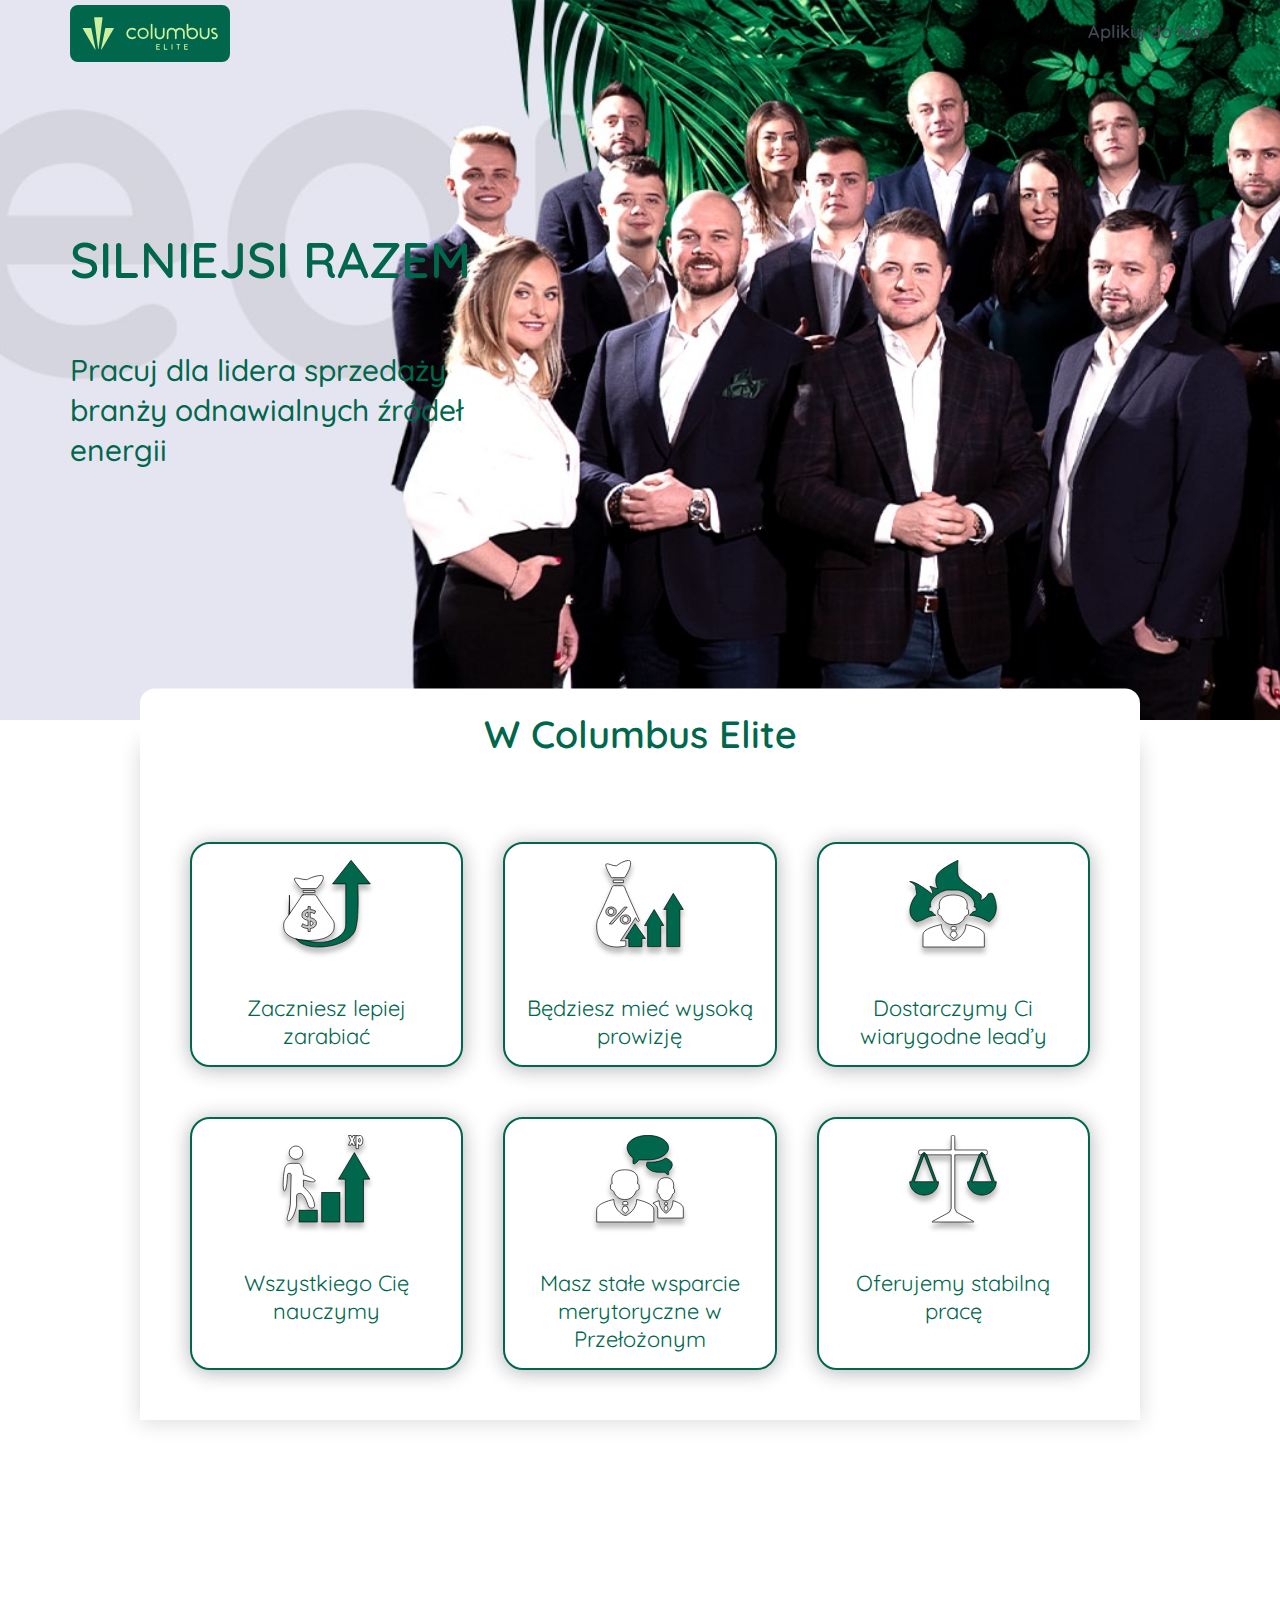
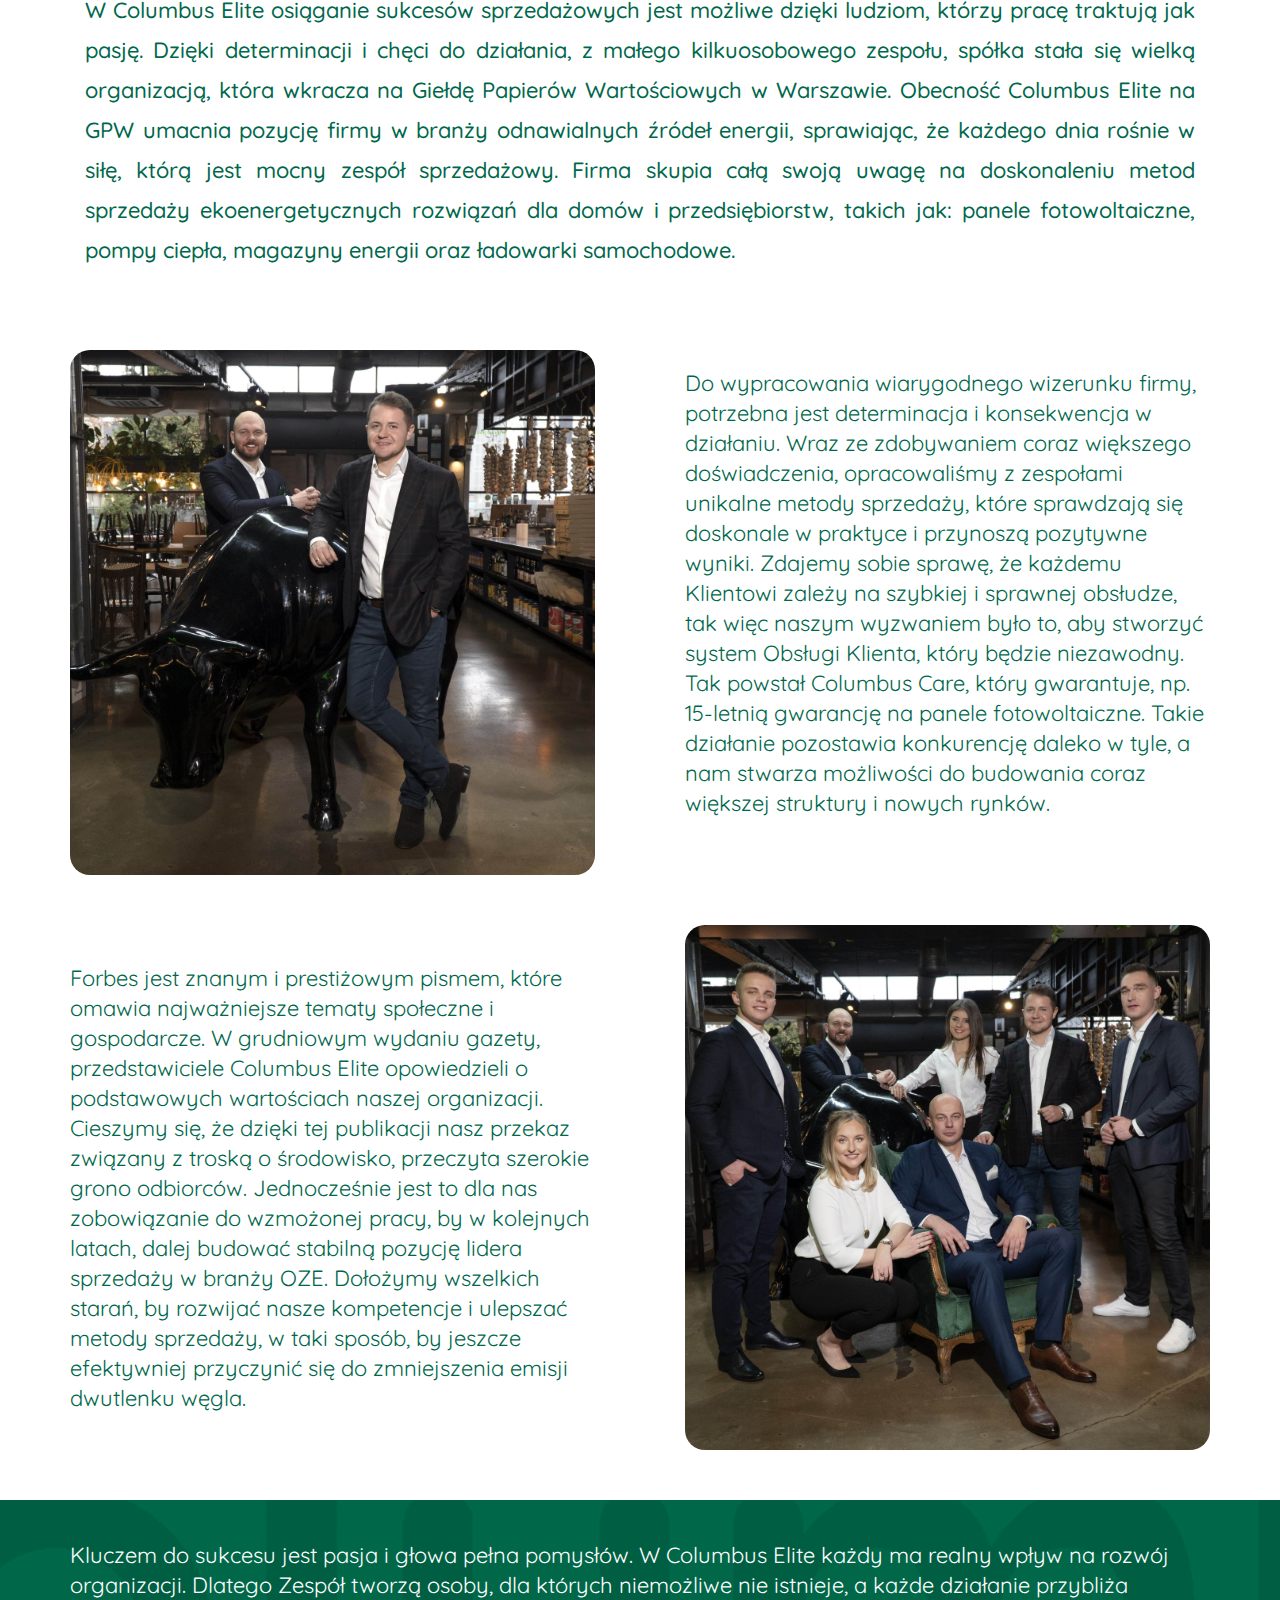
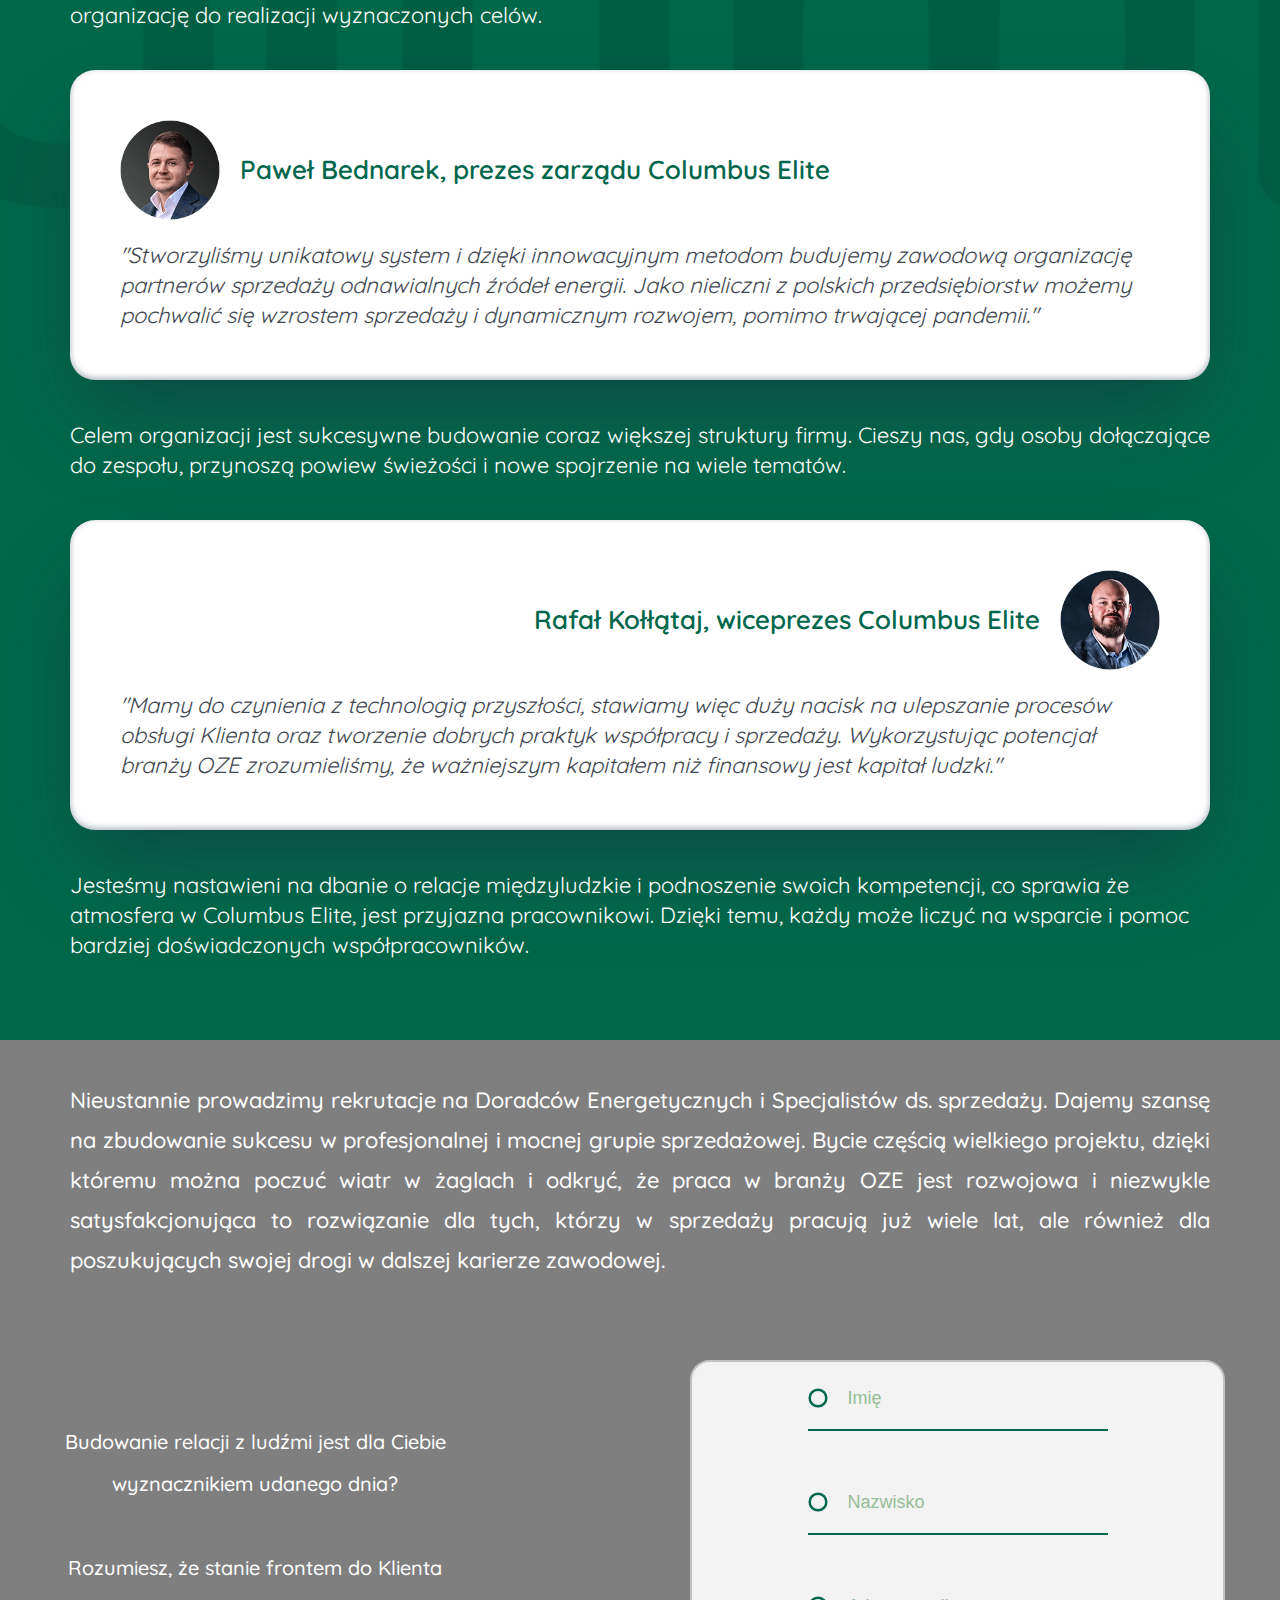
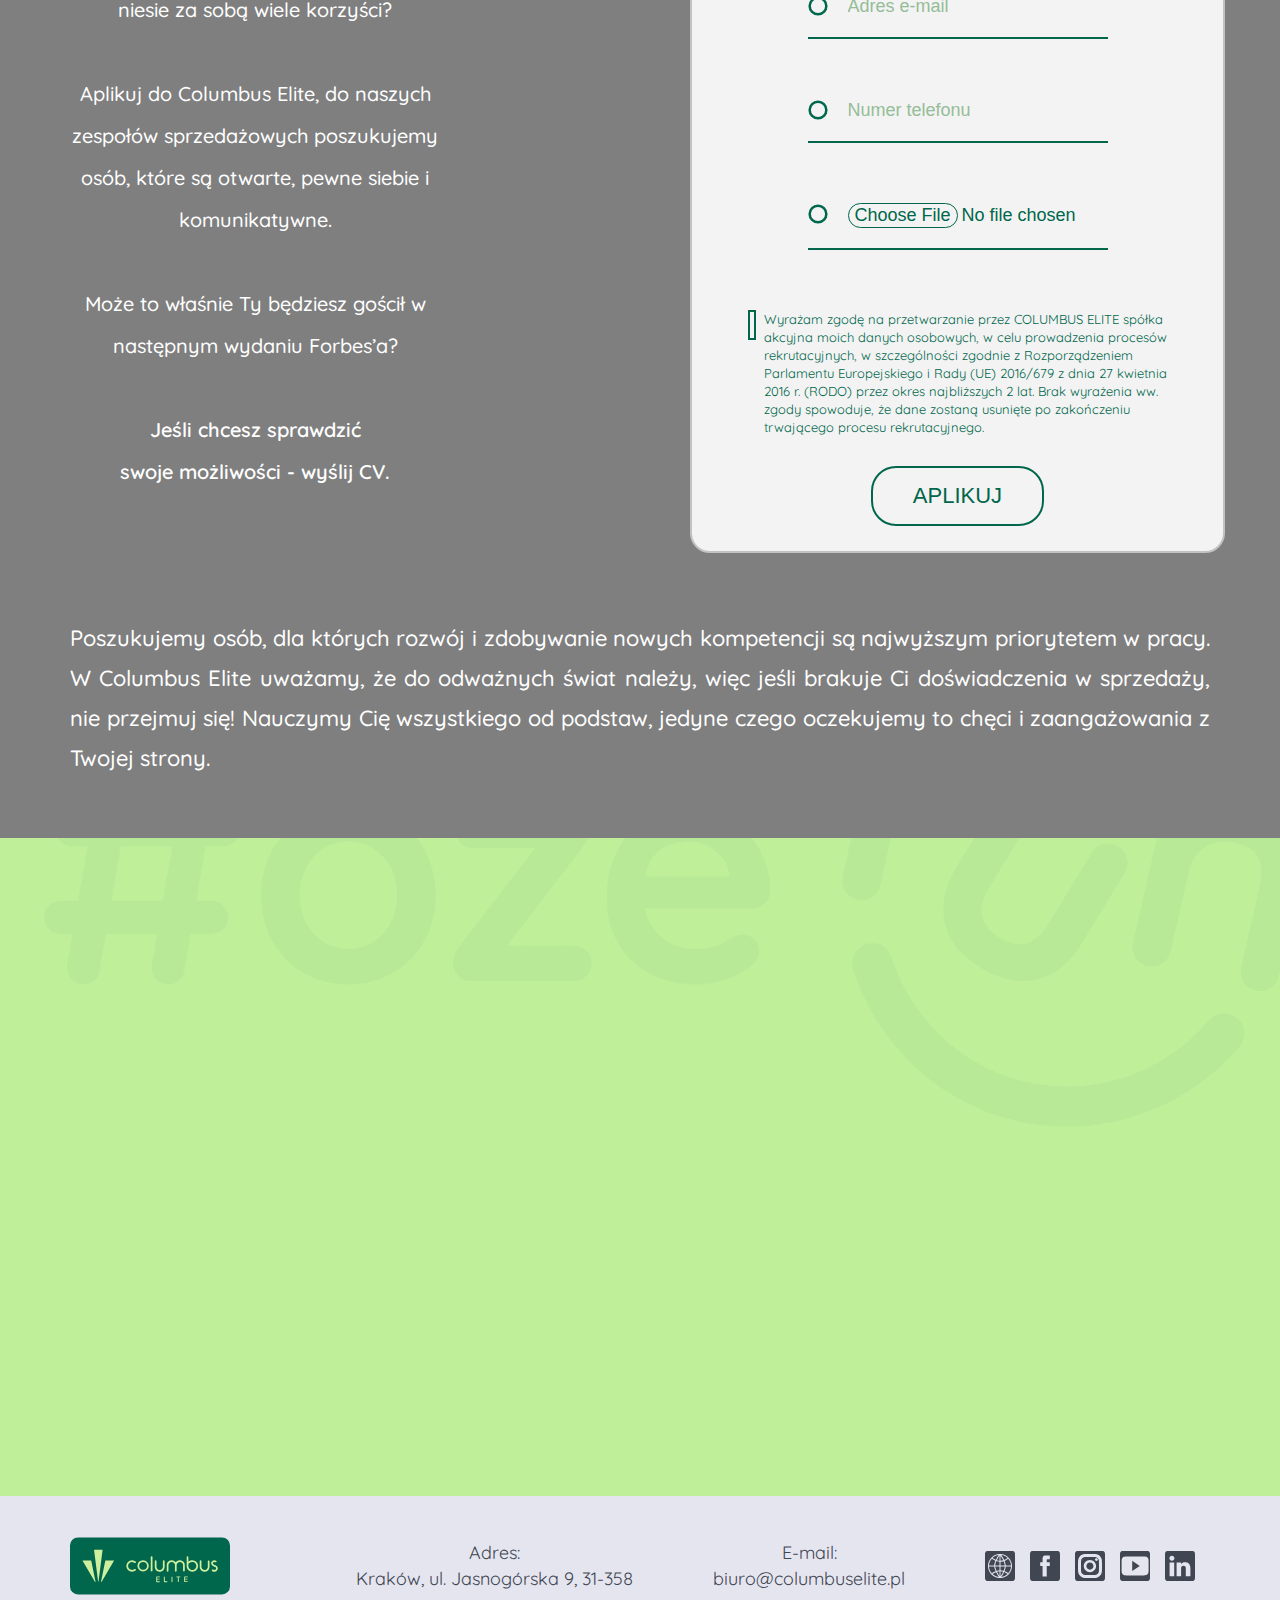
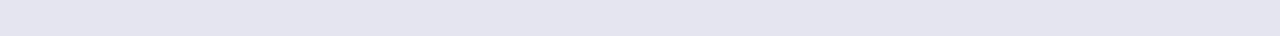
==== commit 074c6db2: "Update index.html" ====
--- a/index.html
+++ b/index.html
@@ -2,7 +2,7 @@
 <head>
     <meta charset="UTF-8">
     <meta name="viewport" content="width=device-width, initial-scale=1.0">
-    <link rel="stylesheet" href="./CSS/style.css">
+    <link rel="stylesheet" href="./CSS/style.min.css">
     <title>Forbes</title>
 </head>
 <body>
@@ -191,7 +191,7 @@
                         </div>
                         <div class="aplikation-form-field__wrap">
                             <span class="aplikation-form__field">
-                                <input type="file" name="file-915" size="70" class="aplikation-form__input" id="file-input" accept=".txt,.pdf,.doc,.docx,.jpeg"  aria-invalid="false" required>
+                                <input type="file" name="file-900" size="70" class="aplikation-form__input" id="file-input" accept=".txt,.pdf,.doc,.docx,.jpeg"  aria-invalid="false" required>
                             </span>
                         </div>
                         <div class="aplikation-form-field__wrap">
--- a/CSS/style.min.css
+++ b/CSS/style.min.css
@@ -0,0 +1 @@
+a,abbr,acronym,address,applet,article,aside,audio,b,big,blockquote,body,canvas,caption,center,cite,code,dd,del,details,dfn,div,dl,dt,em,embed,fieldset,figcaption,figure,footer,form,h1,h2,h3,h4,h5,h6,header,hgroup,html,i,iframe,img,ins,kbd,label,legend,li,mark,menu,nav,object,ol,output,p,pre,q,ruby,s,samp,section,small,span,strike,strong,sub,summary,sup,table,tbody,td,tfoot,th,thead,time,tr,tt,u,ul,var,video{margin:0;padding:0;border:0;font-size:100%;font:inherit;vertical-align:baseline}:focus{outline:0}article,aside,details,figcaption,figure,footer,header,hgroup,menu,nav,section{display:block}body{line-height:1}ol,ul{list-style:none}blockquote,q{quotes:none}blockquote:after,blockquote:before,q:after,q:before{content:'';content:none}table{border-collapse:collapse;border-spacing:0}input[type=search]::-webkit-search-cancel-button,input[type=search]::-webkit-search-decoration,input[type=search]::-webkit-search-results-button,input[type=search]::-webkit-search-results-decoration{-webkit-appearance:none;-moz-appearance:none}input[type=search]{-webkit-appearance:none;-moz-appearance:none;-webkit-box-sizing:content-box;box-sizing:content-box}textarea{overflow:auto;vertical-align:top;resize:vertical}audio,canvas,video{display:inline-block;max-width:100%}audio:not([controls]){display:none;height:0}[hidden]{display:none}html{font-size:100%;-webkit-text-size-adjust:100%;-ms-text-size-adjust:100%}a:focus{outline:thin dotted}a:active,a:hover{outline:0}img{border:0;-ms-interpolation-mode:bicubic}figure{margin:0}form{margin:0}fieldset{border:1px solid silver;margin:0 2px;padding:.35em .625em .75em}legend{border:0;padding:0;white-space:normal}button,input,select,textarea{font-size:100%;margin:0;vertical-align:baseline}button,input{line-height:normal}button,select{text-transform:none}button,html input[type=button],input[type=reset],input[type=submit]{-webkit-appearance:button;cursor:pointer}button[disabled],html input[disabled]{cursor:default}input[type=checkbox],input[type=radio]{-webkit-box-sizing:border-box;box-sizing:border-box;padding:0}input[type=search]{-webkit-appearance:textfield;-webkit-box-sizing:content-box;box-sizing:content-box}input[type=search]::-webkit-search-cancel-button,input[type=search]::-webkit-search-decoration{-webkit-appearance:none}button::-moz-focus-inner,input::-moz-focus-inner{border:0;padding:0}textarea{overflow:auto;vertical-align:top}table{border-collapse:collapse;border-spacing:0}button,html,input,select,textarea{color:#222}::-moz-selection{background:#b3d4fc;text-shadow:none}::selection{background:#b3d4fc;text-shadow:none}img{vertical-align:middle}fieldset{border:0;margin:0;padding:0}textarea{resize:vertical}.chromeframe{margin:.2em 0;background:#ccc;color:#000;padding:.2em 0}@font-face{font-family:Quicksand;font-style:normal;font-weight:300;src:local(''),url(../Fonts/quicksand-v21-latin-ext_latin-300.woff2) format('woff2'),url(../Fonts/quicksand-v21-latin-ext_latin-300.woff) format('woff')}@font-face{font-family:Quicksand;font-style:normal;font-weight:400;src:local(''),url(../Fonts/quicksand-v21-latin-ext_latin-regular.woff2) format('woff2'),url(../Fonts/quicksand-v21-latin-ext_latin-regular.woff) format('woff')}@font-face{font-family:Quicksand;font-style:normal;font-weight:600;src:local(''),url(../Fonts/quicksand-v21-latin-ext_latin-600.woff2) format('woff2'),url(../Fonts/quicksand-v21-latin-ext_latin-600.woff) format('woff')}@font-face{font-family:Quicksand;font-style:normal;font-weight:500;src:local(''),url(../Fonts/quicksand-v21-latin-ext_latin-500.woff2) format('woff2'),url(../Fonts/quicksand-v21-latin-ext_latin-500.woff) format('woff')}@font-face{font-family:Quicksand;font-style:normal;font-weight:700;src:local(''),url(../Fonts/quicksand-v21-latin-ext_latin-600.woff2) format('woff2'),url(../Fonts/quicksand-v21-latin-ext_latin-700.woff) format('woff')}html{-webkit-box-sizing:border-box;box-sizing:border-box}*,::after,::before{-webkit-box-sizing:inherit;box-sizing:inherit}body{font-family:Quicksand;font-style:normal;font-size:18px;line-height:26px;font-weight:400;color:#1a1a1a}img{max-width:100%;height:auto}.header{top:0;left:0;width:100%;-webkit-transition:.2s linear;-o-transition:.2s linear;transition:.2s linear;position:fixed;z-index:99}.header_active{background-color:#fff}.wrapper{max-width:1170px;margin:0 auto;padding:0 15px}.header__wrapper{display:-webkit-box;display:-ms-flexbox;display:flex;-ms-flex-wrap:wrap;flex-wrap:wrap;-webkit-box-align:baseline;-ms-flex-align:baseline;align-items:baseline;-webkit-box-pack:justify;-ms-flex-pack:justify;justify-content:space-between}.header__logo-item{margin:5px 0;width:160px}.header__blocks{display:-webkit-box;display:-ms-flexbox;display:flex;-ms-flex-wrap:wrap;flex-wrap:wrap}.header__item{margin-right:80px}.header__item:last-child{margin-right:0}.header__link{font-size:18px;font-weight:600;line-height:auto;text-decoration:none;color:#414752}.header__link:active,.header__link:focus,.header__link:hover{opacity:.75;color:#00674c}.header__burger{display:none;margin-right:15px;width:40px;height:30px;position:relative}.burger__line{display:block;width:100%;height:4px;background-color:#414752;position:absolute;left:0}.burger__line_first{top:0}.burger__line_second{top:50%;-webkit-transform:translateY(-50%);-ms-transform:translateY(-50%);transform:translateY(-50%)}.burger__line_third{bottom:0}.intro{max-height:100vh;max-width:100vw;background:url(../JPEG/forbs_main_banner.jpg) no-repeat;background-size:cover;background-position:center}.content{padding-top:230px;padding-bottom:250px;margin-bottom:22px}.intro__tittle{width:-webkit-fit-content;width:-moz-fit-content;width:fit-content;font-weight:700;font-size:50px;line-height:60px;text-transform:uppercase;color:#00674c;padding-bottom:40px}.intro-sub-tittle{width:400px;font-weight:500;font-size:30px;line-height:40px;color:#00674c;padding-top:20px}.intro-information__text{font-size:20px;font-weight:500;line-height:28px;text-align:justify;margin-top:140px;padding-bottom:30px;color:#fff;background-color:rgba(0,103,76,.35)}.benefits{margin-bottom:130px}.benefits__wrap{max-width:1000px;-webkit-box-shadow:0 2px 20px rgba(21,24,36,.15993);box-shadow:0 2px 20px rgba(21,24,36,.15993);margin:0 auto;background-color:#fff;position:relative}.benefits__tittle{width:100%;text-align:center;font-size:38px;line-height:42px;font-weight:700;color:#00674c;padding-top:25px;position:absolute;top:0;left:0;-webkit-transform:translateY(-80%);-ms-transform:translateY(-80%);transform:translateY(-80%);background-color:#fff;border-radius:15px 15px 0 0}.benefits__cards{display:-ms-grid;display:grid;-ms-grid-columns:1fr 40px 1fr 40px 1fr;grid-template-columns:repeat(3,1fr);grid-column-gap:40px;padding:100px 50px 0 50px;background-color:#fff;border-radius:0 0 15px 15px}.benefits__card{-ms-grid-column-span:1;grid-column:span 1;margin-bottom:50px;border:solid 2px #00674c;border-radius:20px;background-color:#fff;-webkit-box-shadow:0 2px 20px rgba(21,24,36,.329);box-shadow:0 2px 20px rgba(21,24,36,.329)}.benefits-card__img{margin-bottom:35px;text-align:center;padding-top:15px}.benefits-desc{font-weight:400;font-size:22px;line-height:28px;color:#00674c;text-align:center;padding-bottom:15px}.benefits-card-img-icon{width:100px;height:100px}.first-hashtag__img{padding-top:40px}.info-hashtags__h2{width:100%;font-size:22px;line-height:40px;font-weight:500;color:#fff;text-align:justify;padding-bottom:20px;padding-top:40px;padding-left:15px;padding-right:15px}.info-hashtags__tittle-txt{width:100%;font-size:22px;line-height:40px;font-weight:500;color:#00674c;text-align:justify;padding-bottom:40px;padding-top:40px;padding-left:15px;padding-right:15px}.first-hashtag-info{display:-ms-grid;display:grid;-ms-grid-columns:1fr 90px 1fr;grid-template-columns:repeat(2,1fr);grid-column-gap:90px;font-size:22px;font-weight:400;line-height:30px;color:#00674c;-webkit-box-align:center;-ms-flex-align:center;align-items:center;padding-bottom:50px}.second-hashtag-info{display:-ms-grid;display:grid;-ms-grid-columns:1fr 90px 1fr;grid-template-columns:repeat(2,1fr);grid-column-gap:90px;font-size:22px;font-weight:400;line-height:30px;color:#00674c;-webkit-box-align:center;-ms-flex-align:center;align-items:center;padding-bottom:50px}.quotes-block{background:url(../JPEG/quotes_bck.png) no-repeat center top;background-size:cover;padding-bottom:40px}.quotes-block-head-tittle{padding:40px 0}.quotes-block-head-tittle__h2{font-size:22px;font-weight:400;line-height:30px;color:#fff}.first-quote-block{display:block;background-color:#fff;padding:50px;border-radius:25px;-webkit-box-shadow:rgba(50,50,93,.25) 0 50px 100px -20px,rgba(0,0,0,.3) 0 30px 60px -30px,rgba(10,37,64,.35) 0 -2px 6px 0 inset;box-shadow:rgba(50,50,93,.25) 0 50px 100px -20px,rgba(0,0,0,.3) 0 30px 60px -30px,rgba(10,37,64,.35) 0 -2px 6px 0 inset}.second-quote-block{display:block;background-color:#fff;padding:50px;border-radius:25px;-webkit-box-shadow:rgba(50,50,93,.25) 0 50px 100px -20px,rgba(0,0,0,.3) 0 30px 60px -30px,rgba(10,37,64,.35) 0 -2px 6px 0 inset;box-shadow:rgba(50,50,93,.25) 0 50px 100px -20px,rgba(0,0,0,.3) 0 30px 60px -30px,rgba(10,37,64,.35) 0 -2px 6px 0 inset}.first-block-quote-author-block{display:-webkit-box;display:-ms-flexbox;display:flex;-ms-flex-wrap:wrap;flex-wrap:wrap;-webkit-box-align:center;-ms-flex-align:center;align-items:center}.first-quote-block__img{width:100px;height:100px}.first-quote-author{padding-left:20px;font-size:26px;font-weight:600;line-height:30px;color:#00674c}.first-quote-text{padding-top:20px;font-size:22px;font-weight:400;font-style:italic;line-height:30px;color:#414752}.second-block-quote-author-block{display:-webkit-box;display:-ms-flexbox;display:flex;-ms-flex-wrap:wrap;flex-wrap:wrap;-webkit-box-align:center;-ms-flex-align:center;align-items:center;-webkit-box-pack:end;-ms-flex-pack:end;justify-content:flex-end}.second-quote-block__img{width:100px;height:100px}.second-quote-author{padding-right:20px;font-size:26px;font-weight:600;line-height:30px;color:#00674c}.second-quote-text{padding-top:20px;font-size:22px;font-weight:400;font-style:italic;line-height:30px;color:#414752}.fieldset__wrap{max-width:1170px;margin:0 auto}.aplikation-form{background:url(../JPEG/apliktaion-bck.png) no-repeat fixed center top;background-size:cover;background-color:rgba(0,0,0,.5);padding-bottom:40px}.aplikation-form__tittle{font-size:20px;line-height:42px;font-weight:500;color:#fff;text-align:center;margin:auto 0}.aplikation-form-tittle__wrap{width:400px;display:-webkit-box;display:flex;display:-ms-flexbox}.aplikation-form__wrap{display:-ms-grid;display:grid;-ms-grid-columns:1fr 100px 1fr;grid-template-columns:repeat(2,1fr);grid-column-gap:100px;margin:0 auto;padding-top:60px;padding-bottom:25px;background:rgba(0,0,0,.5) no-repeat cover}.aplikation-form__info{padding-top:25px;border:solid 2px #c2c2c2;border-radius:20px;background-color:rgba(255,255,255,.911);text-align:-webkit-center}.aplikation-form-field__wrap{max-width:450px;text-align:center}.aplikation-form__input{background:transparent url(../SVG/circle_icon.svg) no-repeat left 1px;background-size:20px;border:0;border-bottom:solid 2px #00674c;margin-bottom:60px;width:300px;padding-left:40px;padding-bottom:20px;font-weight:400;font-size:18px;color:#00674c}.aplikation-form__input::-webkit-input-placeholder{font-weight:400;font-size:18px;color:#95bd98}.aplikation-form__input::-moz-placeholder{font-weight:400;font-size:18px;color:#95bd98}.aplikation-form__input:-ms-input-placeholder{font-weight:400;font-size:18px;color:#95bd98}.aplikation-form__input::-ms-input-placeholder{font-weight:400;font-size:18px;color:#95bd98}.aplikation-form__input::placeholder{font-weight:400;font-size:18px;color:#95bd98}#file-input{color:#00674c}input[type=file]::-webkit-file-upload-button{color:#00674c;background:0 0;border:solid 1px;border-color:#00674c;border-radius:20px}input[type=file]::-webkit-file-upload-button:focus,input[type=file]::-webkit-file-upload-button:hover{background-color:#79bc99;-webkit-transition:.2s ease-in-out;transition:.2s ease-in-out}input[type=file]::-webkit-file-upload-button:active{background:#ceef9d}.aplikation-form-field-checkbox__label{display:-webkit-inline-box;display:-ms-inline-flexbox;display:inline-flex;margin:0 auto;padding:0 15px 30px 15px}.aplikation-form-input__checkbox{display:none}.aplikation-form-field-checkbox__custom{display:inline-table;height:30px;width:30px;border:solid 2px #00674c;margin-right:8px;position:relative}.aplikation-form-field-checkbox__custom::before{content:"";position:absolute;top:50%;left:50%;-webkit-transform:translate(-50%,-50%);-ms-transform:translate(-50%,-50%);transform:translate(-50%,-50%);display:block;width:20px;height:20px;background:transparent url(../SVG/Logo/sygnet_ziel_ciemne.svg) no-repeat;opacity:0;-webkit-transition:.2s linear ease-in;-o-transition:.2s linear ease-in;transition:.2s linear ease-in}.aplikation-form-input__checkbox:checked+.aplikation-form-field-checkbox__custom::before{opacity:1}.aplikation-form-field-checkbox-text__p{font-size:13px;font-weight:400;line-height:18px;text-align:left;color:#00674c}.aplikation-form__btn{margin-bottom:25px;padding:15px 40px;text-transform:uppercase;font-size:22px;font-weight:500;border:solid 2px #00674c;background:0 0;color:#00674c;border-radius:25px}.aplikation-form__btn:focus,.aplikation-form__btn:hover{background-color:#79bc99;-webkit-transition:.2s ease-in-out;-o-transition:.2s ease-in-out;transition:.2s ease-in-out}.aplikation-form__btn:active{background:#ceef9d}.video{width:100%;background:url(../JPEG/oze_fun.png) no-repeat center top;background-size:cover}.video__wrapper{max-width:1170px;margin:0 auto;position:relative}.video__item{padding-top:56.25%;padding-bottom:0}.video-celite{position:absolute;top:0;left:0;width:100%;height:100%}.footer{background-color:#e5e5f0;padding-top:35px;padding-bottom:35px}.footer-logo__pic{height:60px;width:160px;margin:5px 0}.footer__items{display:-webkit-box;display:-ms-flexbox;display:flex;-ms-flex-wrap:wrap;flex-wrap:wrap;-webkit-box-pack:justify;-ms-flex-pack:justify;justify-content:space-between;-webkit-box-align:center;-ms-flex-align:center;align-items:center}.footer-nav__info{display:-webkit-box;display:-ms-flexbox;display:flex;-ms-flex-wrap:wrap;flex-wrap:wrap}.footer-nav-info-column{text-align:center}.footer-nav-info-column__link{font-size:18px;line-height:24px;text-decoration:none;color:#414752}.footer-nav-info-column{margin-right:80px}.footer-nav-info-column-smlinks__icons{-webkit-box-align:baseline;-ms-flex-align:baseline;align-items:baseline;width:30px;height:auto}.footer-nav-info-column__smlinks{margin-right:15px;margin-top:auto;margin-bottom:auto}.footer-nav-info-smlinks{display:-webkit-box;display:-ms-flexbox;display:flex;-ms-flex-wrap:wrap;flex-wrap:wrap}@media screen and (max-width:1024px){.header__link{font-size:22px}.header__item{margin-right:40px}.header__item:last-child{margin-right:0}.content{padding-top:400px;padding-bottom:150px}.intro__tittle{padding-left:15px;padding-right:15px;background-color:rgba(255,255,255,.5);border-radius:10px}.intro-sub-tittle{padding-left:15px;padding-right:15px;background-color:rgba(255,255,255,.5);border-radius:10px}.header__logo-item{margin:15px 0;width:160px}.intro__subtittle{font-size:28px;line-height:36px;padding:0 15px}.intro-information__text{font-size:24px;line-height:32px;padding:0 15px}.benefits{margin-bottom:0}.benefits__cards{border-radius:15px 15px 0 0}.benefits__tittle{padding:20px 50px}.aplikation-form__wrap{display:-ms-grid;display:grid;-ms-grid-columns:1fr 50px 1fr;grid-template-columns:repeat(2,1fr);grid-column-gap:50px;margin:0 auto;padding-top:60px;padding-bottom:25px;background:rgba(0,0,0,.5) no-repeat cover}.first-hashtag-info{padding-left:15px;padding-right:15px;display:-ms-grid;display:grid;-ms-grid-column-span:2;grid-column:span 2;grid-column-gap:60px;font-weight:500;line-height:32px;-webkit-box-align:center;-ms-flex-align:center;align-items:center;text-align:center;padding-bottom:50px}.first-hashtag__img{width:100%}.second-hashtag-info{padding-left:15px;padding-right:15px;display:-ms-grid;display:grid;-ms-grid-columns:1fr;grid-template-columns:repeat(1,1fr);grid-column-gap:60px;font-size:24px;font-weight:500;line-height:32px;-webkit-box-align:center;-ms-flex-align:center;align-items:center;text-align:center;padding-bottom:50px}.first-hashtag__img,.hashtag-text-first{-ms-grid-column-span:2;grid-column:span 2}.hashtag-text-first{margin-top:15px}.hashtag-text-second,.second-hashtag__img{-ms-grid-column-span:2;grid-column:span 2}.second-hashtag__img{-ms-grid-row:-1;grid-row-start:-1}.hashtag-text-second{margin-top:15px}}@media screen and (max-width:817px){.header__burger{display:block;-ms-flex-item-align:center;-ms-grid-row-align:center;align-self:center}.header__nav{width:100%;height:100%;position:fixed;top:0;left:0;background-color:rgba(0,0,0,.95);z-index:10;padding:75px;-webkit-transform:translateX(100%);-ms-transform:translateX(100%);transform:translateX(100%);-webkit-transition:.2s all linear;-o-transition:.2s all linear;transition:.2s all linear}.header__nav_active{-webkit-transform:translateX(0);-ms-transform:translateX(0);transform:translateX(0)}.header__item{width:100%;margin-right:0;margin-bottom:35px;border-bottom:solid 2px #fff}.header__item:last-child{margin-bottom:0}.header__link{font-size:30px;line-height:55px}.header__nav-close{width:40px;height:40px;position:absolute;top:20px;right:20px;z-index:11}.header__nav-close-line{display:block;height:4px;width:100%;background-color:#fff;position:absolute;top:50%}.header__nav-close-line:first-child{-webkit-transform:translateY(-50%) rotate(45deg);-ms-transform:translateY(-50%) rotate(45deg);transform:translateY(-50%) rotate(45deg)}.header__nav-close-line:last-child{-webkit-transform:translateY(-50%) rotate(-45deg);-ms-transform:translateY(-50%) rotate(-45deg);transform:translateY(-50%) rotate(-45deg)}.burger::marker{color:transparent}.content{padding-top:400px;padding-bottom:150px}.intro{background:url(../JPEG/Frame_103.png) no-repeat;background-size:cover;background-position:center}.benefits__cards{border-radius:15px 15px 0 0}.aplikation-form__info,.aplikation-form__tittle{-ms-grid-column-span:2;grid-column:span 2}.aplikation-form__tittle{padding-bottom:50px}.aplikation-form__info{padding-top:25px;margin:0 auto;max-width:400px;-ms-grid-row-align:center;-ms-grid-column-align:center;place-self:center}.aplikation-form-tittle__wrap{margin:0 auto;width:100vw}.aplikation-form__wrap{text-align:center;min-width:auto}.aplikation-form__input::-webkit-input-placeholder{font-size:23px}.aplikation-form__input::-moz-placeholder{font-size:23px}.aplikation-form__input:-ms-input-placeholder{font-size:23px}.aplikation-form__input::-ms-input-placeholder{font-size:23px}.aplikation-form__input::placeholder{font-size:23px}.intro-information__text{text-align:center}.intro__tittle{width:auto;text-align:center;background-color:rgba(255,255,255,.8);border-radius:10px 10px 0 0}.intro-sub-tittle{width:auto;text-align:center;background-color:rgba(255,255,255,.8);border-radius:0 0 10px 10px;padding-bottom:15px}.intro__subtittle{text-align:center}.benefits-desc{font-size:20px}.first-hashtag__img,.hashtag-text-first{-ms-grid-column-span:2;grid-column:span 2}.info-hashtags__h2{text-align:center}.hashtag-text-first{margin-top:15px}.hashtag-text-second,.second-hashtag__img{-ms-grid-column-span:2;grid-column:span 2}.second-hashtag__img{-ms-grid-row:-1;grid-row-start:-1}.hashtag-text-second{margin-top:15px}.quotes-block-head-tittle__h2{text-align:center}.first-block-quote-author-block{place-content:center;text-align:center}.second-block-quote-author-block{display:-ms-grid;display:grid;place-content:center;text-align:center}.first-quote-block__photo{padding-bottom:15px}.second-quote-block__photo{-ms-grid-row:-1;grid-row-start:-1;padding-bottom:15px}.footer-nav-info-column{padding-top:20px;padding-bottom:20px;margin:0 auto}.footer__items{display:-webkit-box;display:-ms-flexbox;display:flex;-ms-flex-wrap:wrap;flex-wrap:wrap;-webkit-box-pack:center;-ms-flex-pack:center;justify-content:center;-webkit-box-align:center;-ms-flex-align:center;align-items:center;max-width:375px;margin:0 auto}.footer{padding-top:50px;padding-bottom:50px}.footer-nav-info-column__smlinks{margin-right:15px}.footer-nav-info-column__smlinks:last-child{margin-right:0}.footer-nav-info-smlinks{display:-webkit-box;display:-ms-flexbox;display:flex;-ms-flex-wrap:wrap;flex-wrap:wrap;-webkit-box-pack:center;-ms-flex-pack:center;justify-content:center;-webkit-box-align:center;-ms-flex-align:center;align-items:center;max-width:375px;margin:0 auto}}@media screen and (max-width:580px){.benefits__cards{display:-ms-grid;display:grid;-ms-grid-columns:1fr 30px 1fr;grid-template-columns:repeat(2,1fr);grid-column-gap:30px;padding:10px 50px;border-radius:0}.benefits__card{-ms-grid-column-span:1;grid-column:span 1;margin-bottom:50px}.benefits__wrap{max-width:auto;-webkit-box-shadow:0 2px 20px rgba(21,24,36,.15993);box-shadow:0 2px 20px rgba(21,24,36,.15993);margin:0 auto;position:relative}.benefits__tittle{width:100%;font-size:22px;line-height:40px;font-weight:600;color:#00674c;padding:50px 50px 25px 25px;position:absolute;top:0;left:0;-webkit-transform:translateY(-100%);-ms-transform:translateY(-100%);transform:translateY(-100%)}.intro__tittle{width:auto;font-size:45px;font-weight:700;line-height:48px;text-transform:uppercase;color:#00674c;padding-top:15px}.intro__subtittle{font-size:22px;line-height:34px}.intro-information__text{font-size:18px;line-height:26px}.benefits-desc{font-size:19px;line-height:34px}.first-quote-text{padding-top:20px;font-size:22px;font-weight:400;font-style:italic;line-height:30px;color:#414752;text-align:center}.second-quote-text{padding-top:20px;font-size:22px;font-weight:400;font-style:italic;line-height:30px;color:#414752;text-align:center}.info-hashtags__tittle-txt{width:100%;font-size:22px;line-height:40px;font-weight:500;color:#00674c;text-align:center;padding-bottom:40px;padding-top:40px;padding-left:15px;padding-right:15px}.aplikation-form__tittle{margin-left:15px;margin-right:15px;padding-bottom:20px;font-size:19px;line-height:28px;font-weight:600}.aplikation-form__wrap{grid-column-gap:0}.aplikation-form__info,.aplikation-form__tittle{-ms-grid-column-span:2;grid-column:span 2}.aplikation-form__info{margin:0;padding-top:25px;width:360px;-ms-grid-row-align:center;-ms-grid-column-align:center;place-self:center}.aplikation-form__input::-webkit-input-placeholder{font-size:18px;line-height:34px;font-weight:500}.aplikation-form__input::-moz-placeholder{font-size:18px;line-height:34px;font-weight:500}.aplikation-form__input:-ms-input-placeholder{font-size:18px;line-height:34px;font-weight:500}.aplikation-form__input::-ms-input-placeholder{font-size:18px;line-height:34px;font-weight:500}.aplikation-form__input::placeholder{font-size:18px;line-height:34px;font-weight:500}.aplikation-form-field-checkbox__text{font-size:16px;line-height:26px;font-weight:400}.info-hashtags__h2{font-size:19px;line-height:26px;font-weight:600}.hashtag-text-first{padding-top:20px;font-size:22px;line-height:40px;font-weight:500}.hashtag-text-second{padding-bottom:20px;font-size:22px;line-height:40px;font-weight:500}.footer-nav-info-column__link{font-size:18px;line-height:26px;font-weight:400}.footer-nav-info-column{margin-right:0}.footer-nav-info-column{padding-top:20px;padding-bottom:20px;margin:0 auto}.footer__items{display:-webkit-box;display:-ms-flexbox;display:flex;-ms-flex-wrap:wrap;flex-wrap:wrap;-webkit-box-pack:center;-ms-flex-pack:center;justify-content:center;-webkit-box-align:center;-ms-flex-align:center;align-items:center;max-width:375px;margin:0 auto}.footer{padding-top:50px;padding:50px}.footer-nav-info-column__smlinks{margin-right:15px}.footer-nav-info-column__smlinks:last-child{margin-right:0}.footer-nav-info-smlinks{display:-webkit-box;display:-ms-flexbox;display:flex;-ms-flex-wrap:wrap;flex-wrap:wrap;-webkit-box-pack:center;-ms-flex-pack:center;justify-content:center;-webkit-box-align:center;-ms-flex-align:center;align-items:center;max-width:375px;margin:0 auto}}@media screen and (max-width:440px){.intro{min-height:100vh;max-width:100vw;background:url(../JPEG/Frame_104.png) no-repeat;background-size:cover;background-position:center}.benefits__cards{border-radius:0}.content{padding-top:480px;padding-bottom:150px}.intro__tittle{width:auto;font-size:30px;font-weight:700;line-height:48px;text-transform:uppercase;color:#00674c;padding-bottom:10px}.intro-sub-tittle{width:auto;font-size:22px;font-weight:500;line-height:24px;color:#00674c;padding-top:10px;padding-bottom:30px}}@media screen and (max-width:375px){.header__burger{display:block;-ms-flex-item-align:center;-ms-grid-row-align:center;align-self:center}.header__nav{width:100%;height:100%;position:fixed;top:0;left:0;background-color:rgba(0,0,0,.95);z-index:10;padding:75px;-webkit-transform:translateX(100%);-ms-transform:translateX(100%);transform:translateX(100%);-webkit-transition:.2s all linear;-o-transition:.2s all linear;transition:.2s all linear}.header__nav_active{-webkit-transform:translateX(0);-ms-transform:translateX(0);transform:translateX(0)}.header__item{width:100%;margin-right:0;margin-bottom:30px}.header__item:last-child{margin-bottom:0}.header__link{font-size:20px;line-height:40px}.header__nav-close{width:30px;height:30px;position:absolute;top:40px;right:40px;z-index:11}.header__nav-close-line{display:block;height:4px;width:100%;background-color:#fff;position:absolute;top:50%}.header__nav-close-line:first-child{-webkit-transform:translateY(-50%) rotate(45deg);-ms-transform:translateY(-50%) rotate(45deg);transform:translateY(-50%) rotate(45deg)}.header__nav-close-line:last-child{-webkit-transform:translateY(-50%) rotate(-45deg);-ms-transform:translateY(-50%) rotate(-45deg);transform:translateY(-50%) rotate(-45deg)}.burger::marker{color:transparent}.intro__tittle{width:auto;font-weight:700;font-size:30px;line-height:44px;text-transform:uppercase;color:#00674c}.intro__subtittle{font-size:18px;line-height:30px}.intro-information__text{font-size:14px;line-height:24px}.benefits__tittle{font-size:22px;-webkit-box-pack:center;-ms-flex-pack:center;justify-content:center;font-weight:600}.benefits-desc{font-size:14px;line-height:24px;font-weight:400}.benefits__cards{border-radius:0}.aplikation-form__tittle{font-size:20px;line-height:30px;font-weight:700}.aplikation-form__wrap{grid-column-gap:0}.aplikation-form__info{margin:0 auto;padding-top:25px;width:320px;-ms-grid-row-align:center;-ms-grid-column-align:center;place-self:center}.aplikation-form__input::-webkit-input-placeholder{font-size:16px;line-height:24px;font-weight:400}.aplikation-form__input::-moz-placeholder{font-size:16px;line-height:24px;font-weight:400}.aplikation-form__input:-ms-input-placeholder{font-size:16px;line-height:24px;font-weight:400}.aplikation-form__input::-ms-input-placeholder{font-size:16px;line-height:24px;font-weight:400}.aplikation-form__input::placeholder{font-size:16px;line-height:24px;font-weight:400}.aplikation-form-field-checkbox__text{font-size:14px;line-height:24px;font-weight:400}#file-input{color:#00674c;font-size:16px}input[type=file]::-webkit-file-upload-button{color:#00674c;background:0 0;border:solid 1px;border-color:#00674c;border-radius:20px;font-size:16px}.info-hashtags__h2{font-size:20px;line-height:30px;font-weight:500}.info-hashtags__tittle-txt{width:100%;font-size:20px;line-height:30px;font-weight:500;color:#00674c;text-align:center;padding-bottom:40px;padding-top:40px;padding-left:15px;padding-right:15px}.hashtag-text-first{padding-top:20px;font-size:20px;line-height:30px;font-weight:500}.hashtag-text-second{padding-bottom:20px;font-size:20px;line-height:30px;font-weight:500}.footer-nav-info-column__link{font-size:18px;line-height:26px;font-weight:400}.footer-nav-info-column__smlinks{margin-right:5px}.footer-nav-info-column__smlinks:last-child{margin-right:0}.footer-nav-info-smlinks{display:-webkit-box;display:-ms-flexbox;display:flex;-ms-flex-wrap:wrap;flex-wrap:wrap;-webkit-box-pack:center;-ms-flex-pack:center;justify-content:center;-webkit-box-align:center;-ms-flex-align:center;align-items:center;max-width:375px;margin:0 auto}}